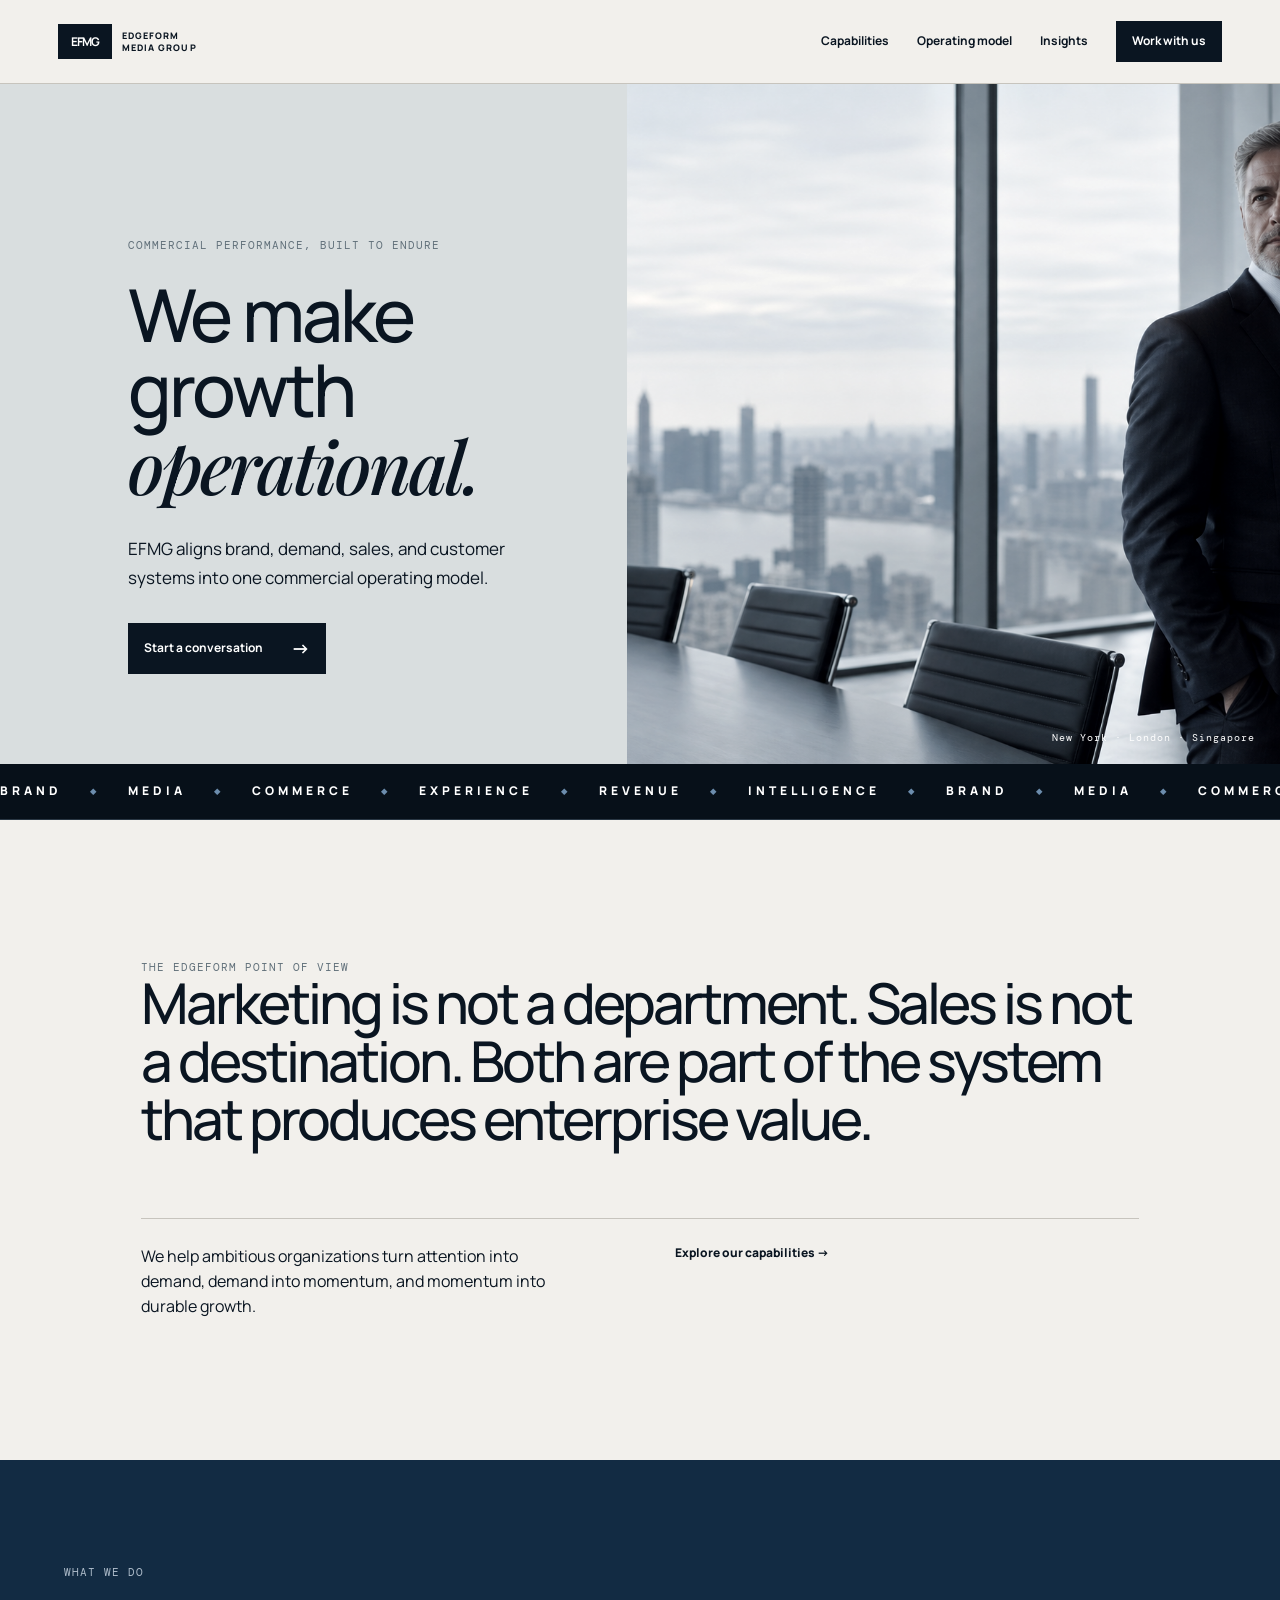
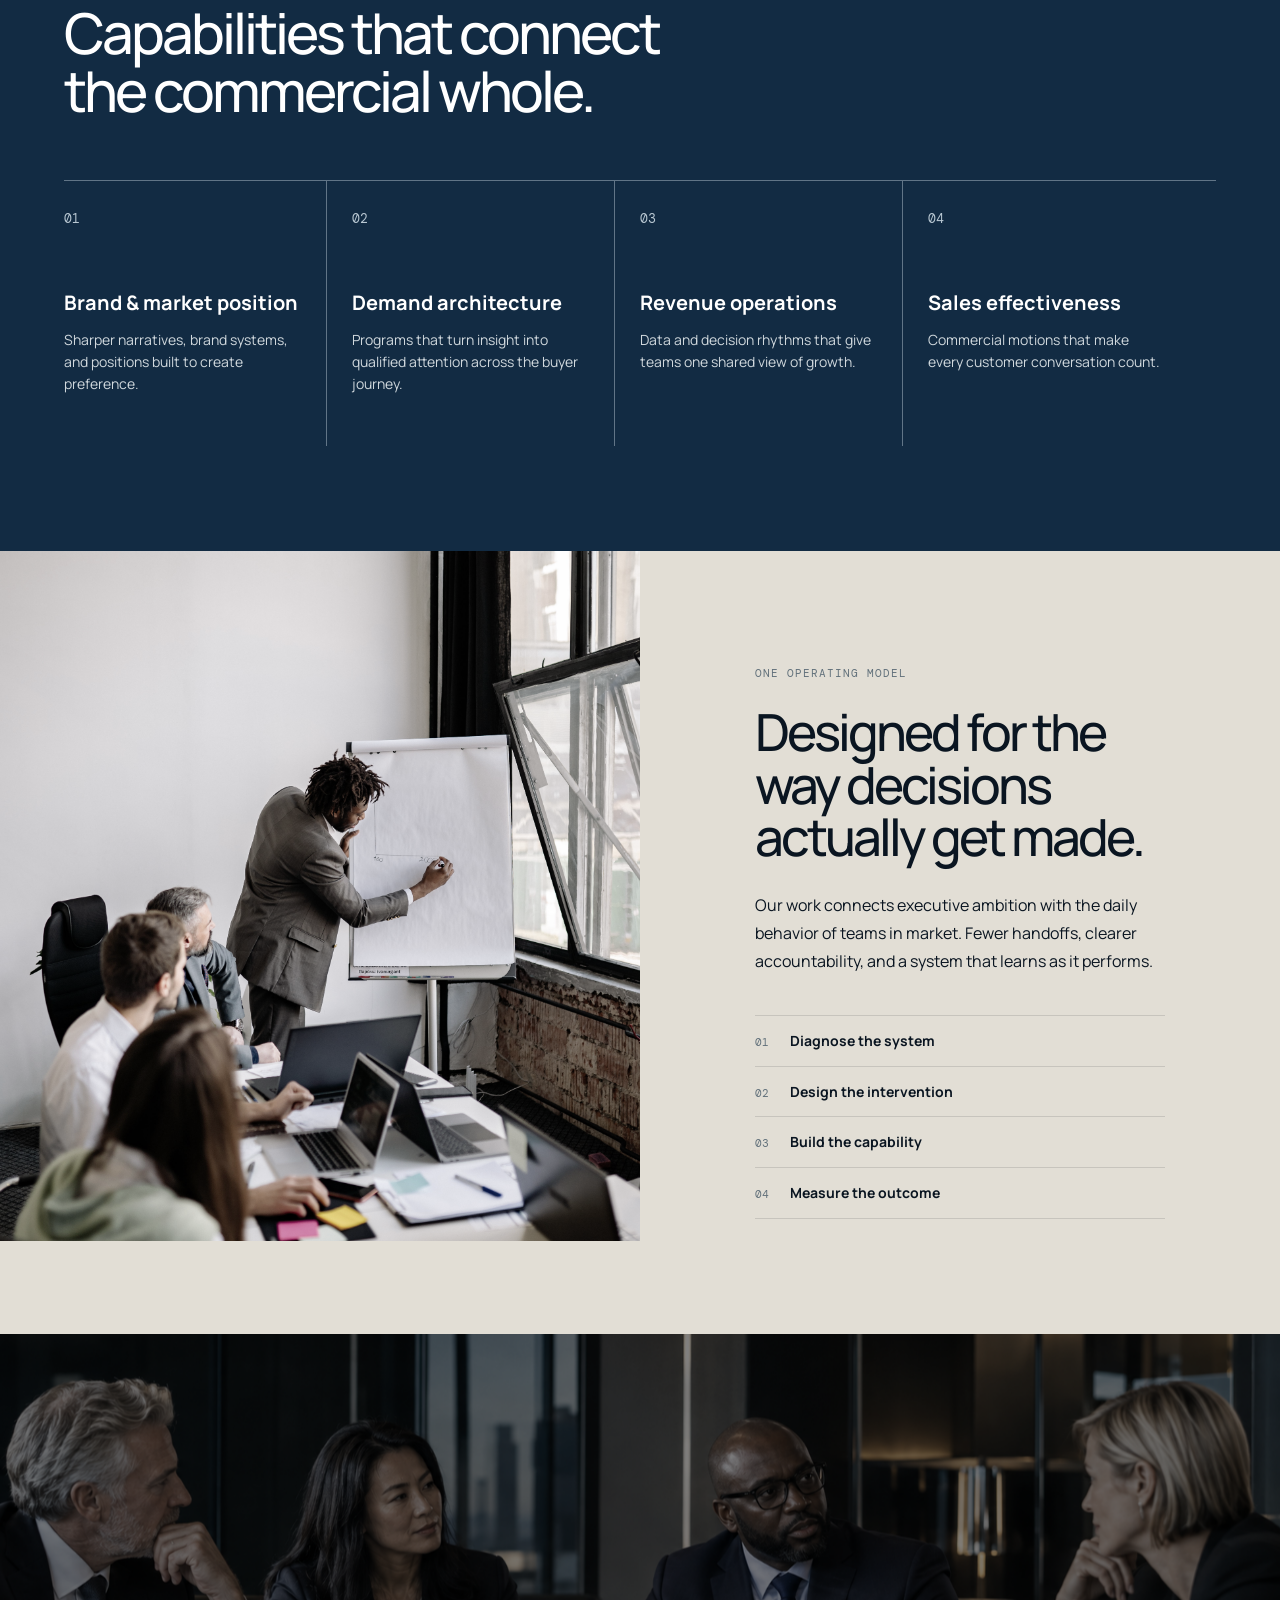
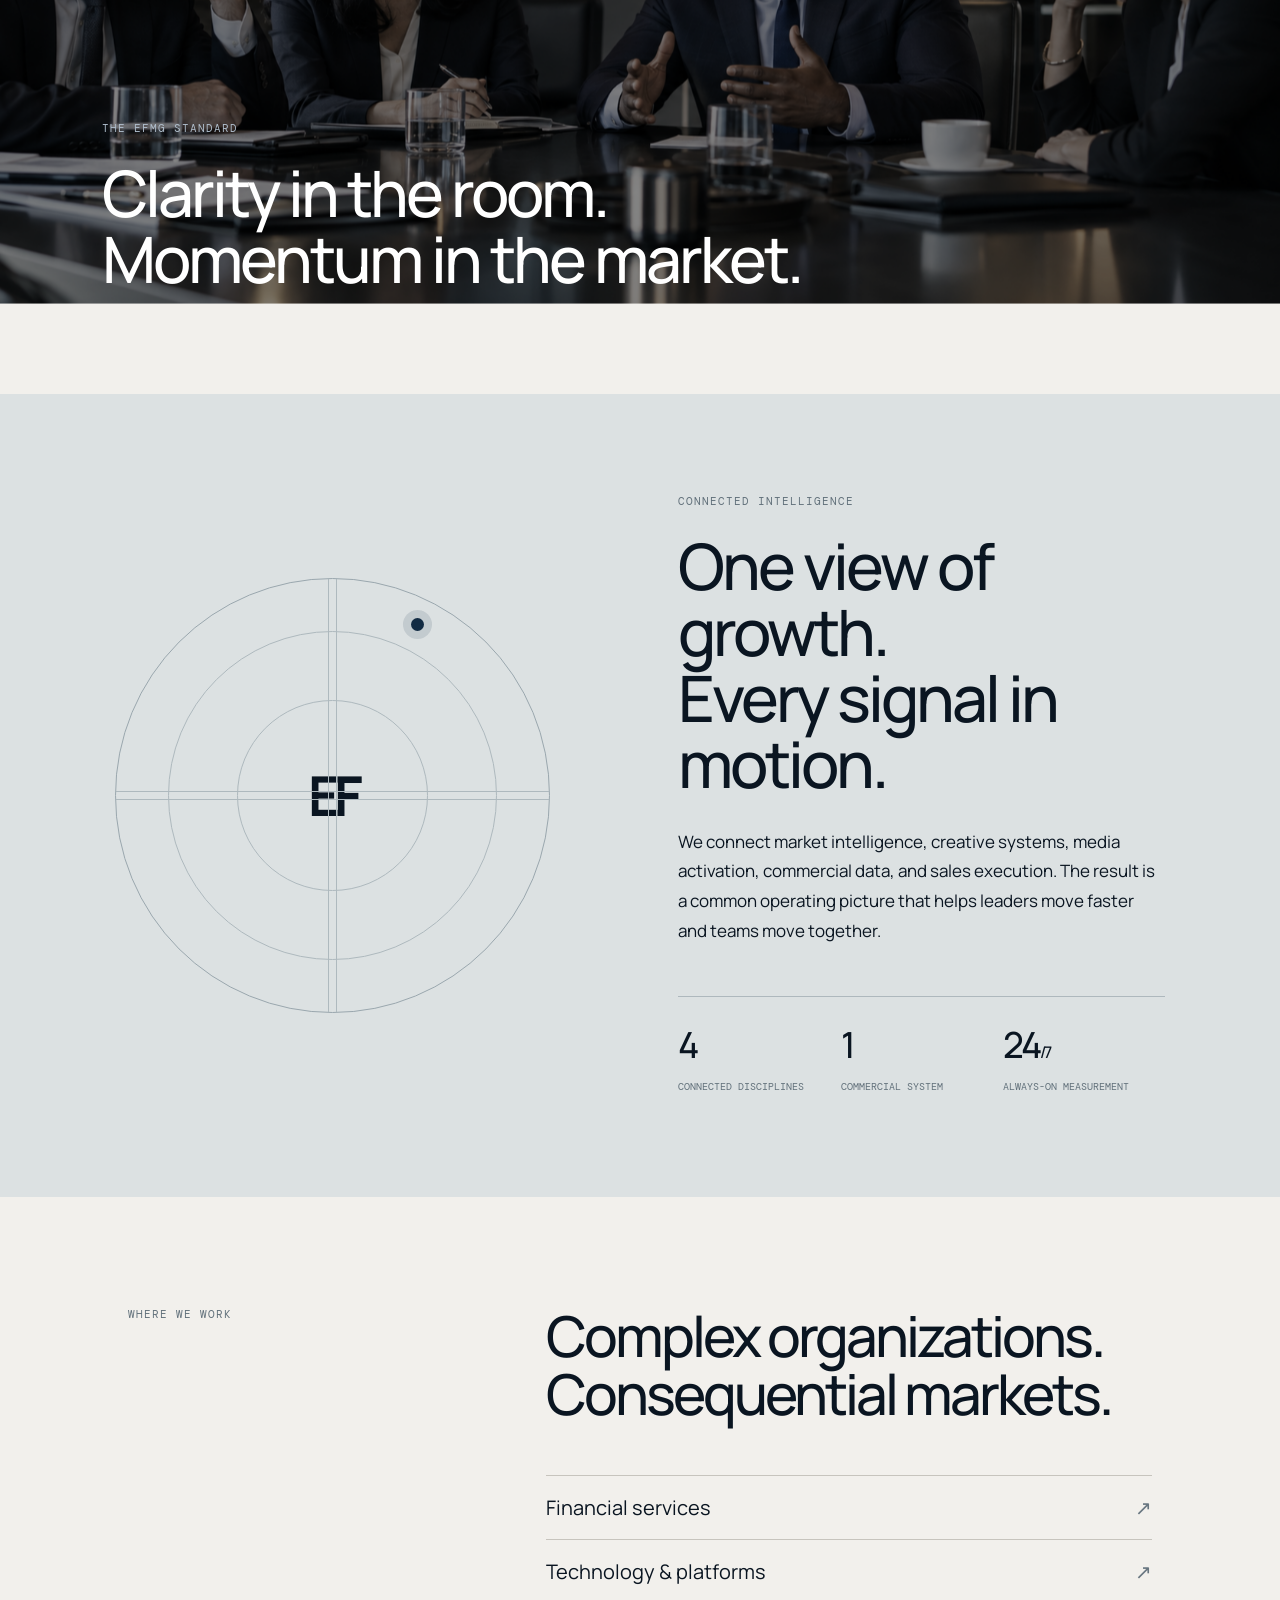
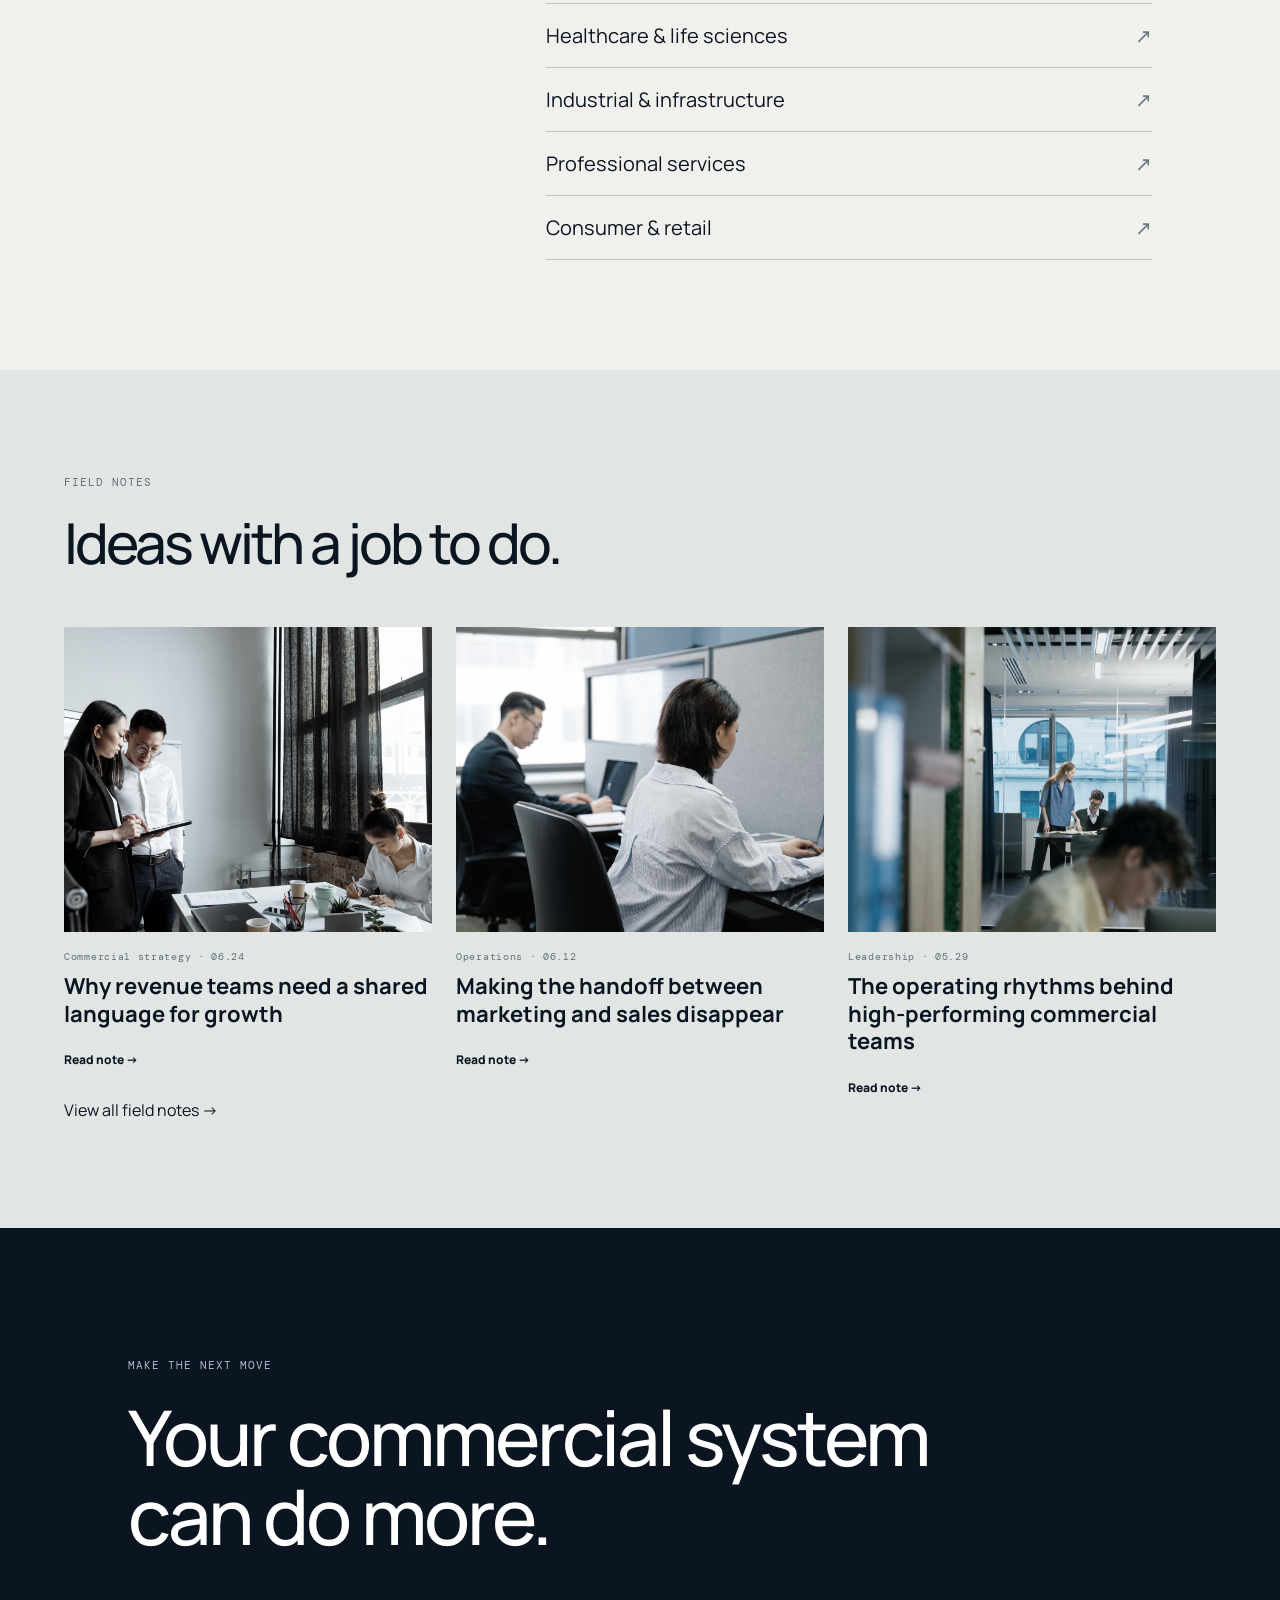
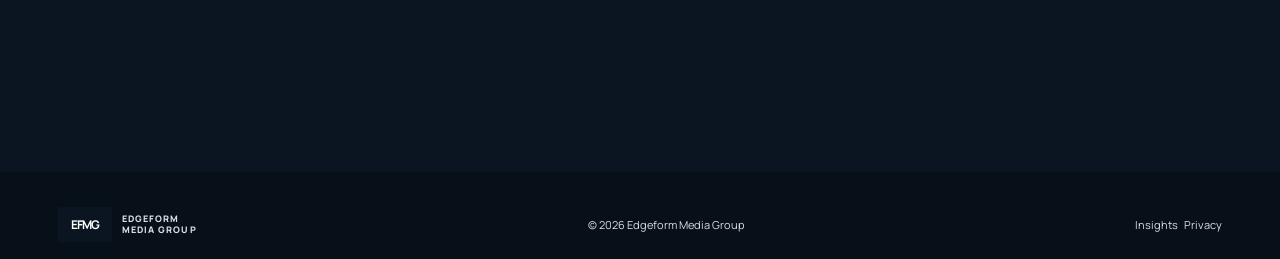
==== index.html @ 1263319d "Expand EFMG site with motion and insights" ====
<!doctype html><html lang="en"><head><meta charset="utf-8"><meta name="viewport" content="width=device-width,initial-scale=1"><meta name="description" content="EFMG aligns brand, demand, sales, and customer systems."><title>EFMG — Edgeform Media Group</title><script>document.documentElement.classList.add('js')</script><link rel="stylesheet" href="styles.css"><link rel="stylesheet" href="motion.css"><style>html,body{overflow-x:hidden}</style></head><body><div class="scroll-progress" aria-hidden="true"></div>
<header><a class="brand" href="#top"><b>EFMG</b><span>EDGEFORM<br>MEDIA GROUP</span></a><nav><a href="#capabilities">Capabilities</a><a href="#model">Operating model</a><a href="/insights/">Insights</a><a class="cta" href="/form/">Work with us</a></nav></header>
<main id="top"><section class="hero"><div><p class="eyebrow">Commercial performance, built to endure</p><h1>We make growth<br><i>operational.</i></h1><p>EFMG aligns brand, demand, sales, and customer systems into one commercial operating model.</p><a class="button" href="/form/">Start a conversation <strong>→</strong></a></div><figure><img src="assets/executive.jpg" alt="Executive in a boardroom"><span class="image-wipe" aria-hidden="true"></span><figcaption>New York · London · Singapore</figcaption></figure></section>
<section class="ticker" aria-label="Capabilities"><div><span>BRAND</span><b>◆</b><span>MEDIA</span><b>◆</b><span>COMMERCE</span><b>◆</b><span>EXPERIENCE</span><b>◆</b><span>REVENUE</span><b>◆</b><span>INTELLIGENCE</span><b>◆</b><span>BRAND</span><b>◆</b><span>MEDIA</span><b>◆</b><span>COMMERCE</span><b>◆</b><span>EXPERIENCE</span></div></section>
<section class="statement"><p class="eyebrow">The Edgeform point of view</p><h2>Marketing is not a department. Sales is not a destination. Both are part of the system that produces enterprise value.</h2><div><p>We help ambitious organizations turn attention into demand, demand into momentum, and momentum into durable growth.</p><a href="#capabilities">Explore our capabilities →</a></div></section>
<section id="capabilities" class="capabilities"><p class="eyebrow">What we do</p><h2>Capabilities that connect<br>the commercial whole.</h2><div class="cards"><article><small>01</small><h3>Brand &amp; market position</h3><p>Sharper narratives, brand systems, and positions built to create preference.</p></article><article><small>02</small><h3>Demand architecture</h3><p>Programs that turn insight into qualified attention across the buyer journey.</p></article><article><small>03</small><h3>Revenue operations</h3><p>Data and decision rhythms that give teams one shared view of growth.</p></article><article><small>04</small><h3>Sales effectiveness</h3><p>Commercial motions that make every customer conversation count.</p></article></div></section>
<section id="model" class="model"><figure><img src="assets/stock2.jpg" alt="Team in a strategy session"></figure><div><p class="eyebrow">One operating model</p><h2>Designed for the way decisions actually get made.</h2><p>Our work connects executive ambition with the daily behavior of teams in market. Fewer handoffs, clearer accountability, and a system that learns as it performs.</p><ol><li>Diagnose the system</li><li>Design the intervention</li><li>Build the capability</li><li>Measure the outcome</li></ol></div></section>
<section class="band"><img src="assets/boardroom.jpg" alt="Senior team in a boardroom"><div><p class="eyebrow">The EFMG standard</p><h2>Clarity in the room.<br>Momentum in the market.</h2></div></section>
<section class="intelligence"><div class="orbit" aria-hidden="true"><span></span><span></span><span></span><b>EF</b></div><div><p class="eyebrow">Connected intelligence</p><h2>One view of growth.<br>Every signal in motion.</h2><p>We connect market intelligence, creative systems, media activation, commercial data, and sales execution. The result is a common operating picture that helps leaders move faster and teams move together.</p><div class="metrics"><article><strong data-count="4">0</strong><span>Connected disciplines</span></article><article><strong data-count="1">0</strong><span>Commercial system</span></article><article><strong data-count="24">0</strong><span>Always-on measurement</span></article></div></div></section>
<section class="sectors"><p class="eyebrow">Where we work</p><div><h2>Complex organizations.<br>Consequential markets.</h2><ul><li>Financial services</li><li>Technology &amp; platforms</li><li>Healthcare &amp; life sciences</li><li>Industrial &amp; infrastructure</li><li>Professional services</li><li>Consumer &amp; retail</li></ul></div></section>
<section id="insights" class="insights"><p class="eyebrow">Field notes</p><h2>Ideas with a job to do.</h2><div class="notes"><article><img src="assets/stock1.jpg" alt="Professionals at work"><small>Commercial strategy · 06.24</small><h3>Why revenue teams need a shared language for growth</h3><a href="/insights/shared-language-for-growth/">Read note →</a></article><article><img src="assets/stock4.jpg" alt="People working in an office"><small>Operations · 06.12</small><h3>Making the handoff between marketing and sales disappear</h3><a href="/insights/ending-the-handoff/">Read note →</a></article><article><img src="assets/stock3.jpg" alt="Team working in a modern office"><small>Leadership · 05.29</small><h3>The operating rhythms behind high-performing commercial teams</h3><a href="/insights/operating-rhythms/">Read note →</a></article></div><a class="all-insights" href="/insights/">View all field notes →</a></section>
<section id="contact" class="contact"><p class="eyebrow">Make the next move</p><h2>Your commercial system<br>can do more.</h2><a class="button pale" href="/form/">Brief us on the opportunity <strong>→</strong></a></section></main>
<footer><a class="brand" href="#top"><b>EFMG</b><span>EDGEFORM<br>MEDIA GROUP</span></a><span>© 2026 Edgeform Media Group</span><span><a href="/insights/">Insights</a> &nbsp; Privacy</span></footer><script src="motion.js"></script></body></html>
---- styles.css ----
@import url('https://fonts.googleapis.com/css2?family=DM+Mono&family=Manrope:wght@400;500;600;700;800&family=Playfair+Display:ital,wght@0,500;0,600;1,500&display=swap');
:root{--ink:#0a1521;--navy:#122b43;--paper:#f2f0ec;--line:#c7c4bd}*{box-sizing:border-box}html{scroll-behavior:smooth}body{margin:0;background:var(--paper);color:var(--ink);font:16px/1.55 Manrope,Arial,sans-serif}a{color:inherit;text-decoration:none}header{height:84px;padding:0 4.5vw;display:flex;align-items:center;justify-content:space-between;border-bottom:1px solid var(--line);position:sticky;top:0;background:var(--paper);z-index:2}.brand{display:flex;gap:10px;align-items:center;font-size:9px;line-height:1.25;font-weight:800;letter-spacing:1.1px}.brand b{display:grid;place-items:center;width:54px;height:35px;background:var(--ink);color:#fff;letter-spacing:-1px;font-size:12px}nav{display:flex;gap:28px;align-items:center;font-size:12px;font-weight:700}.cta,.button{background:var(--ink);color:white;padding:11px 16px}.hero{display:grid;grid-template-columns:49% 51%;min-height:680px;background:#d9dedf}.hero>div{padding:12vw 8vw 6vw 10vw}.eyebrow{font:11px 'DM Mono',monospace;letter-spacing:1px;text-transform:uppercase;color:#62717b;margin:0 0 25px}.hero h1,h2{margin:0;font-size:clamp(42px,5.7vw,90px);line-height:1.03;letter-spacing:-3px;font-weight:500}.hero i{font-family:'Playfair Display',serif}.hero>div>p:not(.eyebrow){max-width:390px;font-size:17px;line-height:1.7;margin:30px 0}.button{display:inline-flex;gap:28px;align-items:center;font-size:12px;font-weight:700}.button strong{font-size:19px}.hero figure,.model figure{margin:0;position:relative;overflow:hidden}.hero img,.model img,.band img,.notes img{display:block;width:100%;height:100%;object-fit:cover}.hero img{filter:saturate(.65) contrast(1.05)}figcaption{position:absolute;bottom:20px;right:25px;color:#fff;font:10px 'DM Mono';letter-spacing:1px}.statement{padding:11vw}.statement h2{max-width:1080px;font-size:clamp(34px,4.4vw,67px)}.statement>div{border-top:1px solid var(--line);padding-top:25px;margin-top:70px;display:grid;grid-template-columns:1fr 1fr;gap:70px}.statement p{max-width:430px;margin:0}.statement a,.notes a{font-size:12px;font-weight:800}.capabilities{padding:105px 5vw;background:var(--navy);color:white}.capabilities .eyebrow,.band .eyebrow,.contact .eyebrow{color:#aebcca}.capabilities h2,.sectors h2,.contact h2{font-size:clamp(37px,4.4vw,67px)}.cards{display:grid;grid-template-columns:repeat(4,1fr);margin-top:60px;border-top:1px solid #617587}.cards article{min-height:265px;padding:24px 25px 24px 0;margin-right:25px;border-right:1px solid #617587}.cards article:last-child{border:0}.cards small{font-family:'DM Mono';color:#b9c8d3}.cards h3{font-size:20px;line-height:1.2;margin:62px 0 12px}.cards p{font-size:14px;color:#d0d8dd}.model{display:grid;grid-template-columns:1fr 1fr;background:#e2ded5}.model figure{height:690px}.model figure img{filter:saturate(.55)}.model>div{padding:9vw}.model h2{font-size:clamp(35px,4vw,62px)}.model>div>p:not(.eyebrow){line-height:1.75;margin:28px 0 40px}.model ol{list-style:none;padding:0;margin:0;border-top:1px solid var(--line);counter-reset:item}.model li{border-bottom:1px solid var(--line);padding:14px 0;font-size:14px;font-weight:700}.model li:before{counter-increment:item;content:'0' counter(item);font:11px 'DM Mono';color:#62717b;display:inline-block;width:35px}.band{height:660px;position:relative;overflow:hidden}.band img{filter:brightness(.52) saturate(.6)}.band div{position:absolute;left:8vw;bottom:8vw;color:#fff}.band h2{font-size:clamp(42px,5vw,77px)}.sectors{padding:110px 10vw;display:grid;grid-template-columns:1fr 2fr;gap:9vw}.sectors ul{padding:0;margin:52px 0 0;list-style:none;border-top:1px solid var(--line)}.sectors li{font-size:20px;padding:16px 0;border-bottom:1px solid var(--line)}.sectors li:after{content:'↗';float:right;color:#687680}.insights{padding:105px 5vw;background:#e1e5e3}.insights h2{font-size:clamp(37px,4.4vw,67px);margin-bottom:55px}.notes{display:grid;grid-template-columns:repeat(3,1fr);gap:24px}.notes img{height:305px;filter:saturate(.65)}.notes small{display:block;font:10px 'DM Mono';letter-spacing:.7px;color:#62717b;margin:18px 0 10px}.notes h3{font-size:22px;line-height:1.25;margin:0 0 18px}.contact{padding:130px 10vw;background:var(--ink);color:white}.contact h2{font-size:clamp(48px,6vw,90px);margin-bottom:35px}.pale{background:#e8e6df;color:var(--ink)}footer{padding:35px 4.5vw;background:#071019;color:#d8dfe4;display:flex;align-items:center;justify-content:space-between;font-size:11px}@media(max-width:760px){header{padding:0 20px;height:72px}nav a:not(.cta){display:none}.hero,.model{grid-template-columns:1fr}.hero>div{padding:95px 24px 55px}.hero figure{height:430px}.statement,.capabilities,.insights{padding:75px 24px}.statement>div,.sectors{grid-template-columns:1fr;gap:25px}.cards,.notes{grid-template-columns:1fr}.cards article{min-height:0;margin:0;border-right:0;border-bottom:1px solid #617587}.cards h3{margin:28px 0 10px}.model figure{height:460px}.model>div{padding:75px 24px}.band{height:500px}.band div{left:24px;bottom:50px}.sectors{padding:75px 24px}.notes{gap:45px}.contact{padding:90px 24px}footer{display:grid;gap:20px;justify-content:start}}
---- motion.css ----
.scroll-progress{position:fixed;z-index:20;top:0;left:0;width:0;height:3px;background:#6c8dad;pointer-events:none}header{transition:height .45s ease,background .45s ease,box-shadow .45s ease}header.scrolled{height:66px;background:rgba(242,240,236,.9);backdrop-filter:blur(18px);box-shadow:0 10px 40px rgba(10,21,33,.07)}.hero{overflow:hidden}.hero figure{clip-path:inset(0 0 0 100%);animation:heroReveal 1.25s .15s cubic-bezier(.77,0,.18,1) forwards}.hero figure img{transform:scale(1.09);animation:heroScale 2s .2s cubic-bezier(.22,1,.36,1) forwards}.hero>div>*{opacity:0;transform:translateY(32px);animation:heroText .9s cubic-bezier(.22,1,.36,1) forwards}.hero>div>:nth-child(1){animation-delay:.18s}.hero>div>:nth-child(2){animation-delay:.3s}.hero>div>:nth-child(3){animation-delay:.46s}.hero>div>:nth-child(4){animation-delay:.62s}.ticker{overflow:hidden;background:#071019;color:#fff;border-bottom:1px solid #293744;padding:18px 0}.ticker>div{display:flex;width:max-content;gap:28px;align-items:center;animation:tickerMove 24s linear infinite;font-size:12px;font-weight:800;letter-spacing:4px}.ticker b{font-size:8px;color:#6c8dad}.js .motion-reveal{opacity:0;transform:translateY(60px);transition:opacity .9s cubic-bezier(.22,1,.36,1),transform .9s cubic-bezier(.22,1,.36,1)}.js .motion-reveal.from-left{transform:translateX(-70px)}.js .motion-reveal.from-right{transform:translateX(70px)}.js .motion-reveal.is-visible{opacity:1;transform:none}.js .motion-stagger>*{opacity:0;transform:translateY(35px);transition:opacity .7s cubic-bezier(.22,1,.36,1),transform .7s cubic-bezier(.22,1,.36,1)}.js .motion-stagger.is-visible>*{opacity:1;transform:none}.js .motion-stagger.is-visible>*:nth-child(2){transition-delay:.1s}.js .motion-stagger.is-visible>*:nth-child(3){transition-delay:.2s}.js .motion-stagger.is-visible>*:nth-child(4){transition-delay:.3s}.model figure,.notes article{overflow:hidden}.model img,.notes img{transition:transform 1.2s cubic-bezier(.22,1,.36,1),filter .6s}.model figure:hover img,.notes article:hover img{transform:scale(1.045);filter:saturate(.95)}.cards article{transition:background .4s,transform .4s}.cards article:hover{background:rgba(255,255,255,.045);transform:translateY(-7px)}.intelligence{min-height:720px;padding:100px 9vw;display:grid;grid-template-columns:1fr 1.15fr;align-items:center;gap:10vw;background:#dce1e2}.intelligence>div:last-child>p:not(.eyebrow){max-width:560px;font-size:17px;line-height:1.75;margin:30px 0 50px}.intelligence h2{font-size:clamp(42px,5vw,76px)}.orbit{width:min(34vw,470px);aspect-ratio:1;border:1px solid #9aa7ae;border-radius:50%;position:relative;display:grid;place-items:center;margin:auto;animation:orbitFloat 8s ease-in-out infinite}.orbit:before,.orbit:after,.orbit span{content:"";position:absolute;inset:12%;border:1px solid #aeb9be;border-radius:50%}.orbit:after{inset:28%}.orbit span:nth-child(1){inset:0 49%;border-radius:0;border-top:0;border-bottom:0}.orbit span:nth-child(2){inset:49% 0;border-radius:0;border-left:0;border-right:0}.orbit span:nth-child(3){width:13px;height:13px;inset:9% auto auto 68%;background:#122b43;border:0;box-shadow:0 0 0 8px rgba(18,43,67,.12)}.orbit b{font-size:55px;letter-spacing:-6px}.metrics{display:grid;grid-template-columns:repeat(3,1fr);border-top:1px solid #aeb8bd}.metrics article{padding:20px 15px 0 0}.metrics strong{display:block;font-size:36px;font-weight:500;letter-spacing:-2px}.metrics article:last-child strong:after{content:'/7';font-size:16px}.metrics span{font:10px 'DM Mono';text-transform:uppercase;color:#62717b}.notes article{transition:transform .4s}.notes article:hover{transform:translateY(-9px)}
@keyframes heroReveal{to{clip-path:inset(0)}}@keyframes heroScale{to{transform:scale(1)}}@keyframes heroText{to{opacity:1;transform:none}}@keyframes tickerMove{to{transform:translateX(-50%)}}@keyframes orbitFloat{50%{transform:translateY(-14px) rotate(2deg)}}@media(max-width:760px){.ticker>div{animation-duration:16s}.intelligence{grid-template-columns:1fr;padding:80px 24px;gap:60px}.orbit{width:min(78vw,390px)}.metrics{grid-template-columns:1fr}.metrics article{border-bottom:1px solid #aeb8bd;padding:16px 0}}@media(prefers-reduced-motion:reduce){html{scroll-behavior:auto}.ticker>div,.orbit,.hero figure,.hero figure img,.hero>div>*{animation:none!important;opacity:1!important;transform:none!important;clip-path:none!important}.js .motion-reveal,.js .motion-stagger>*{opacity:1!important;transform:none!important;transition:none!important}}
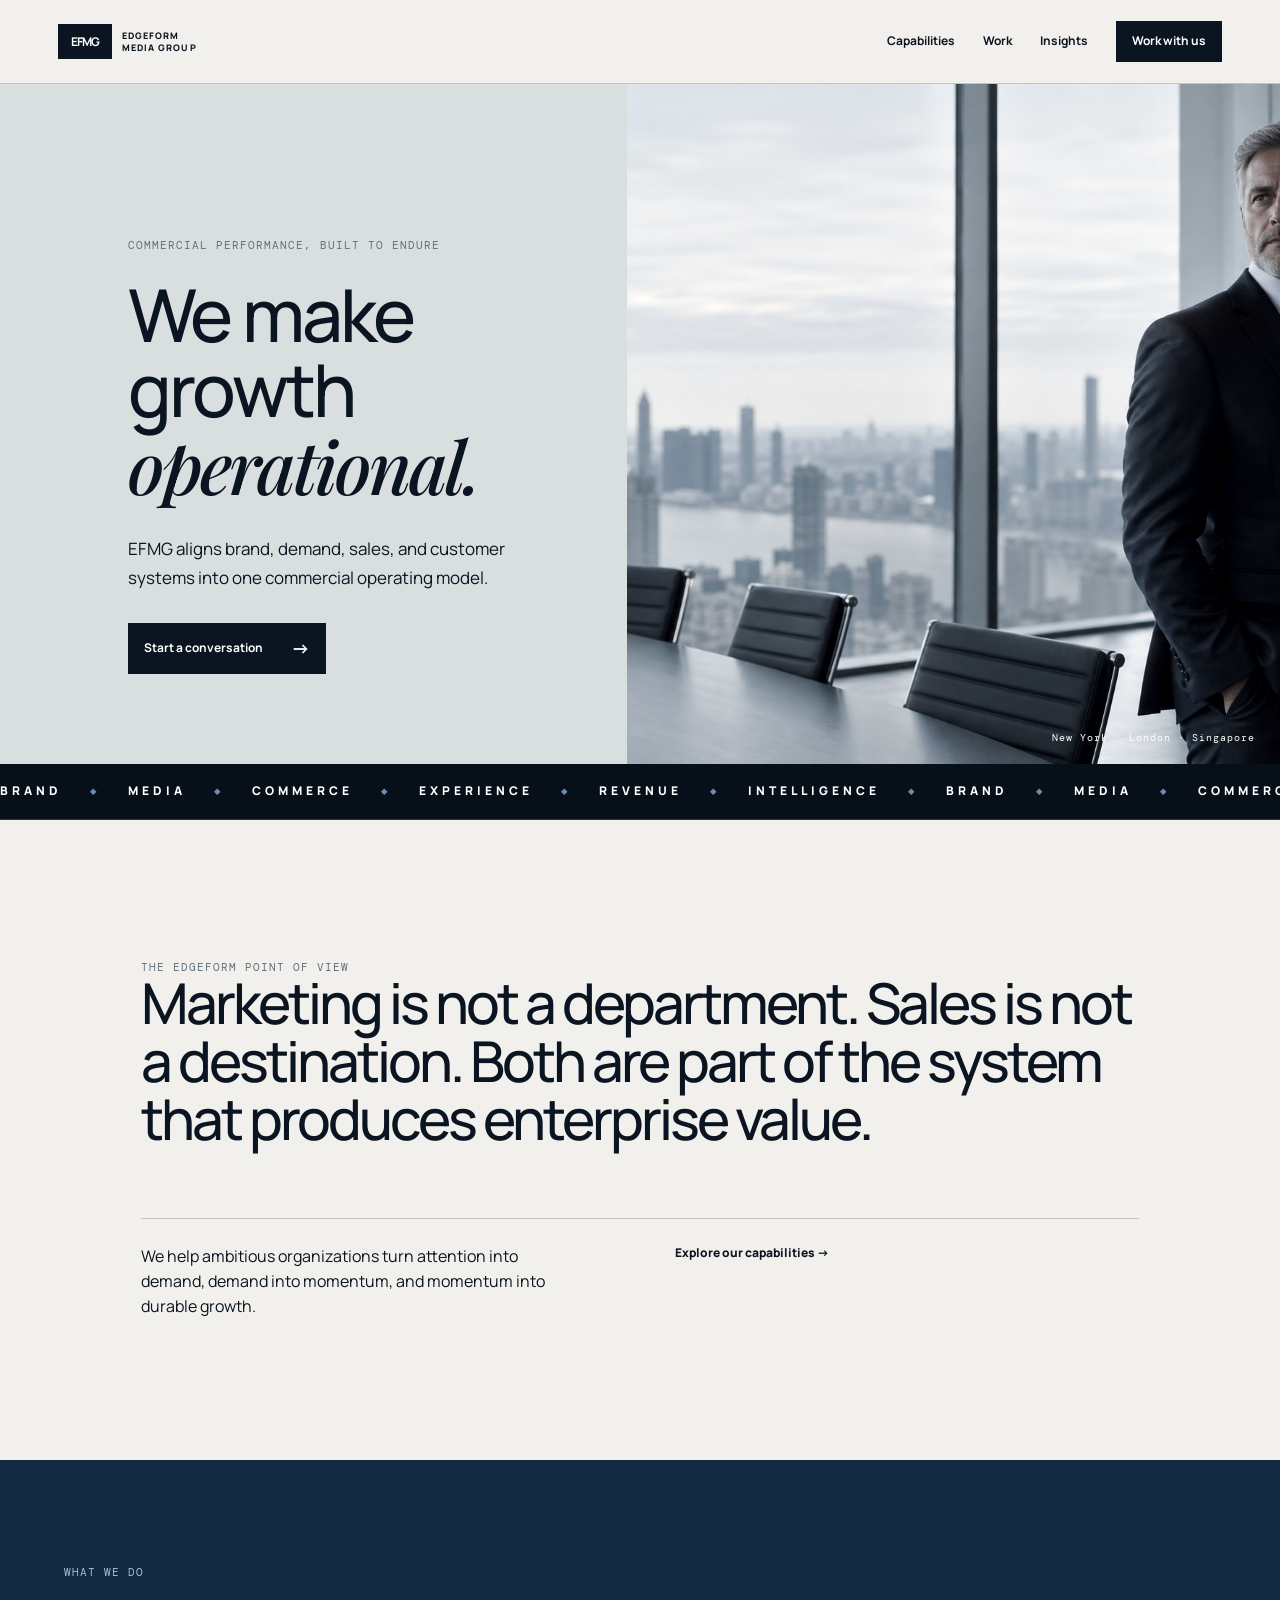
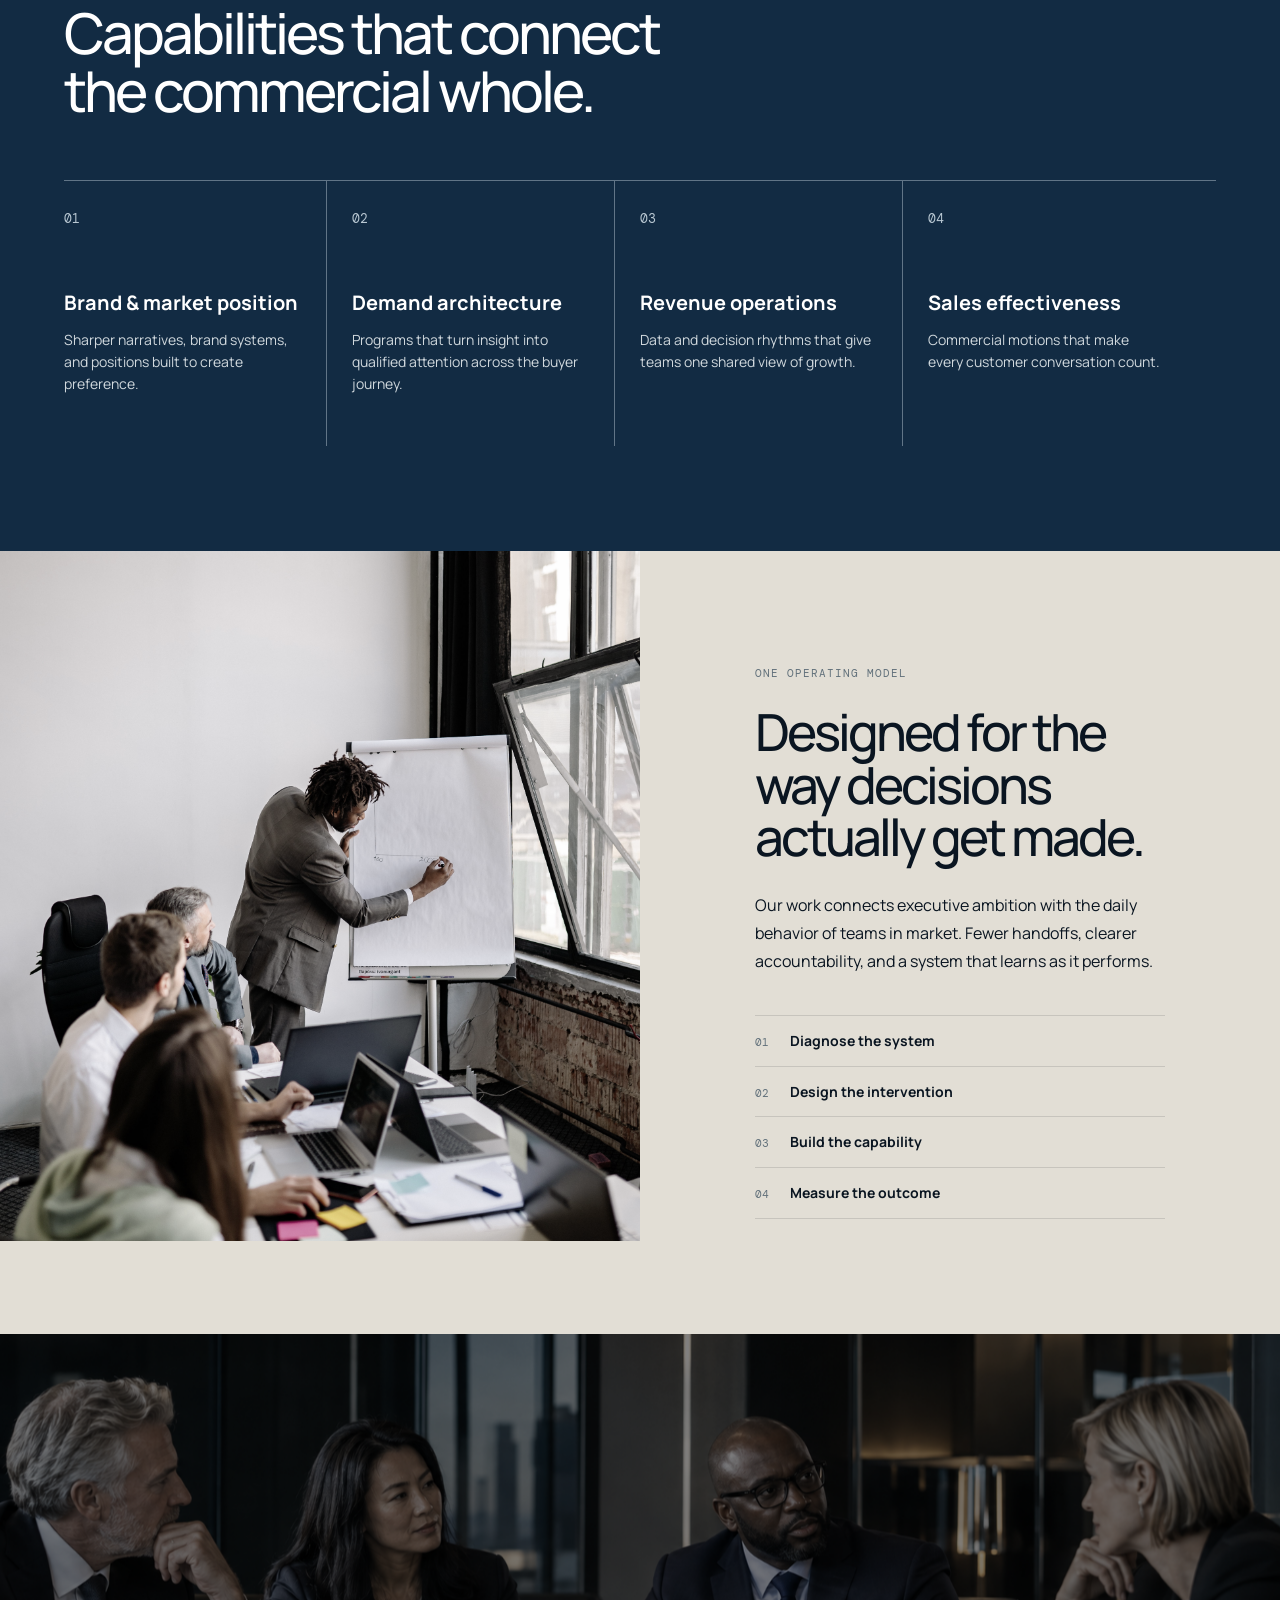
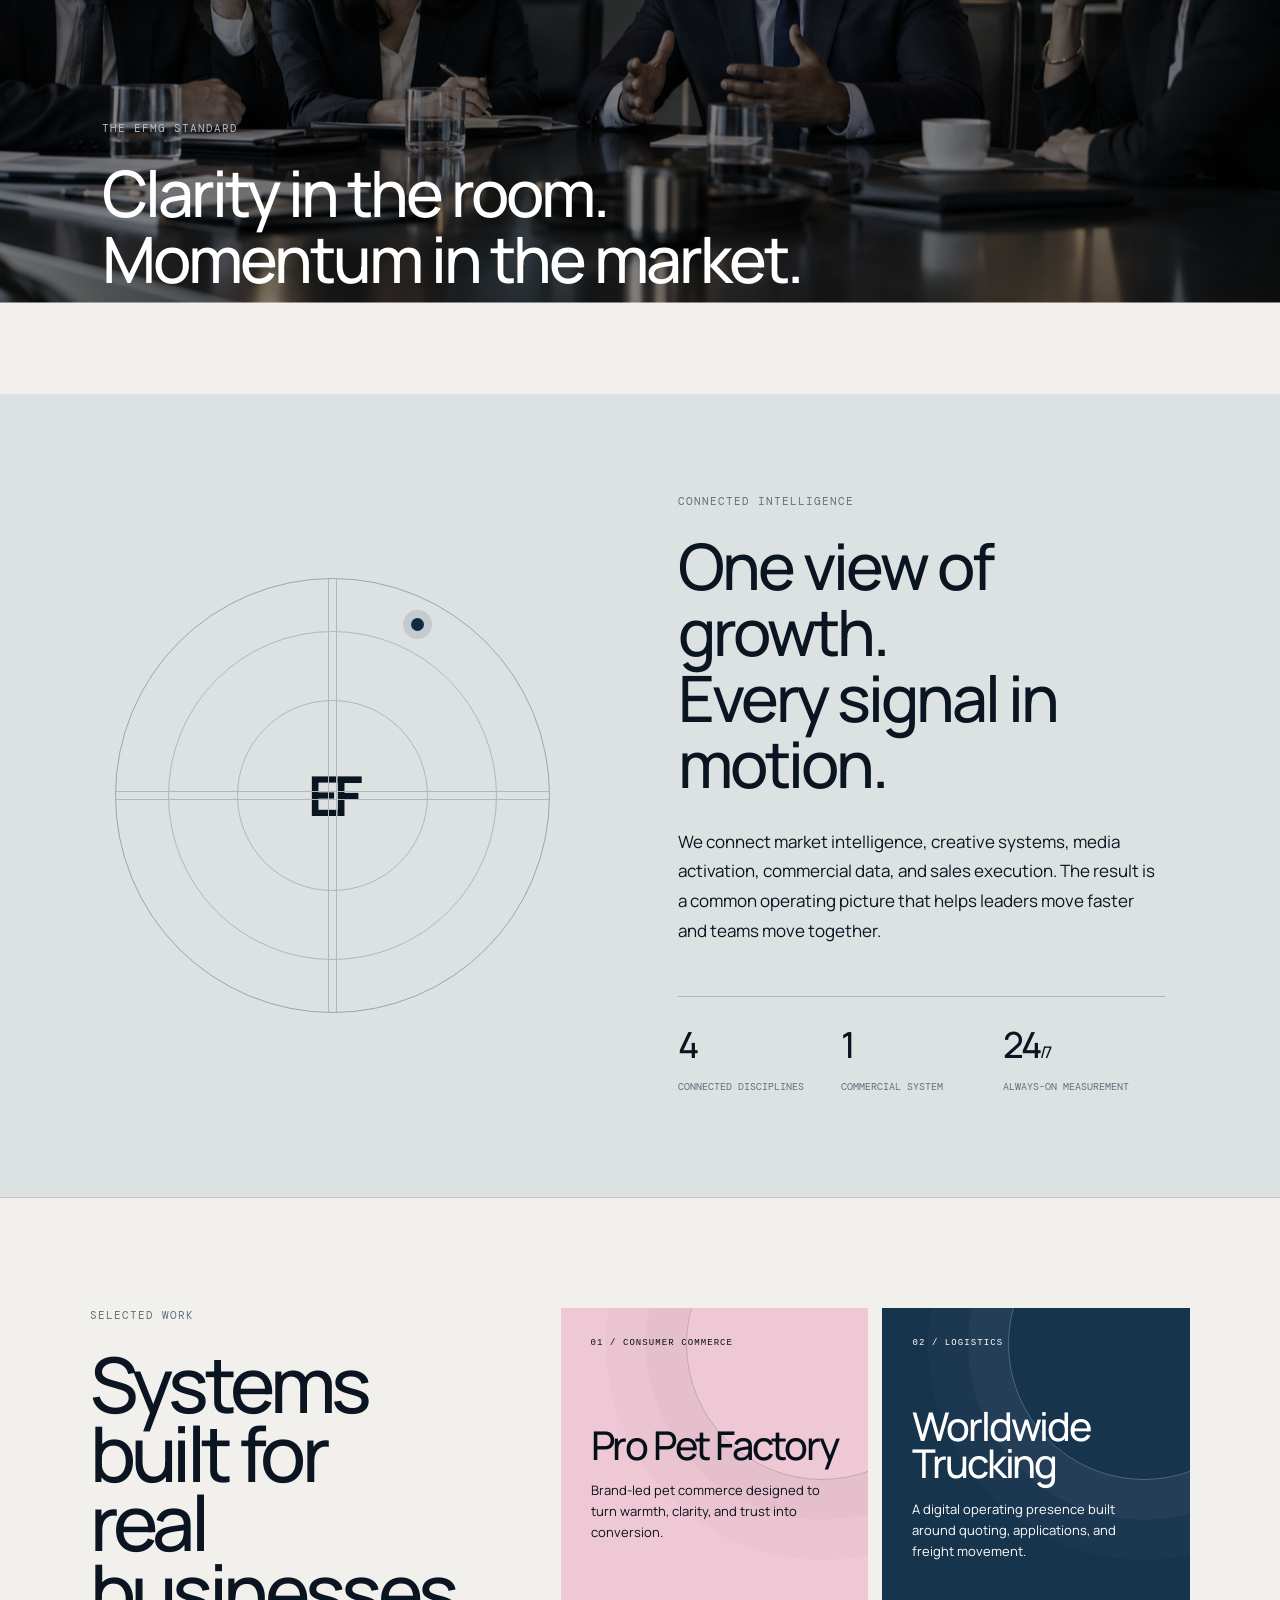
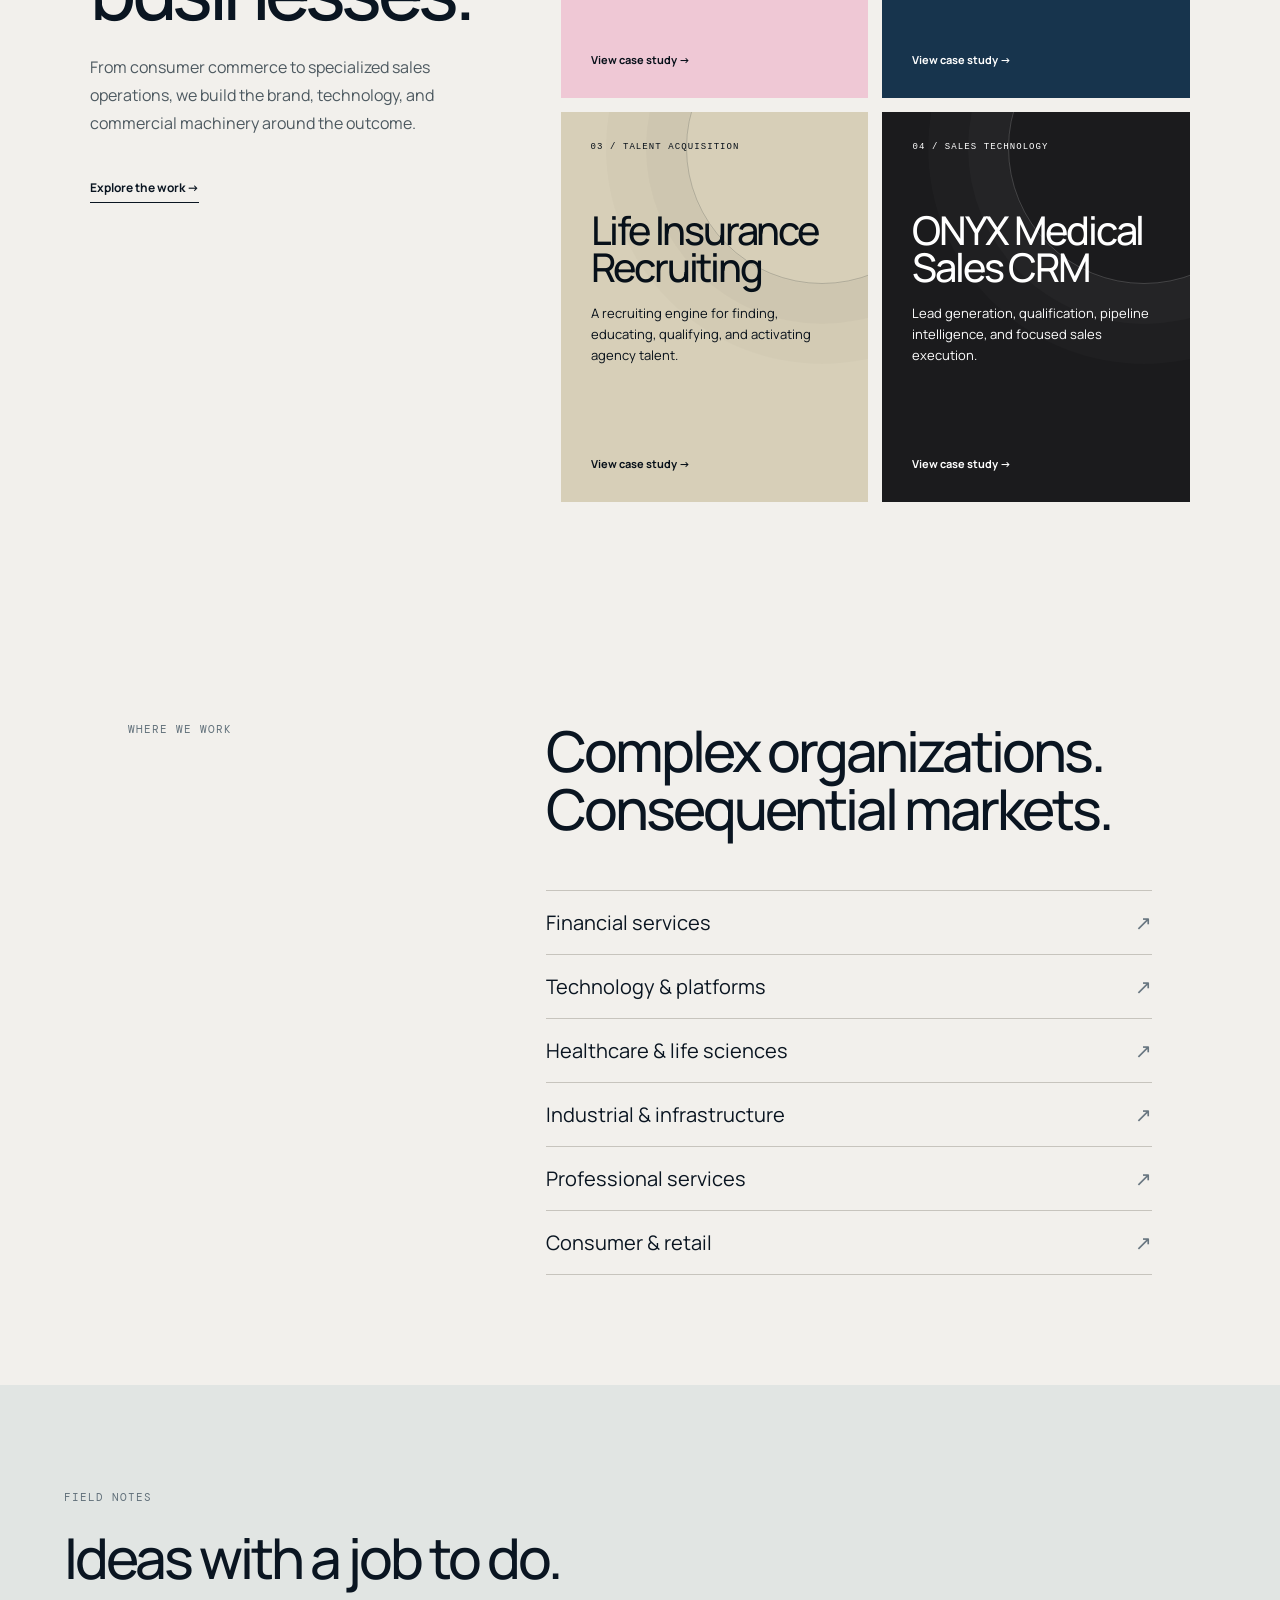
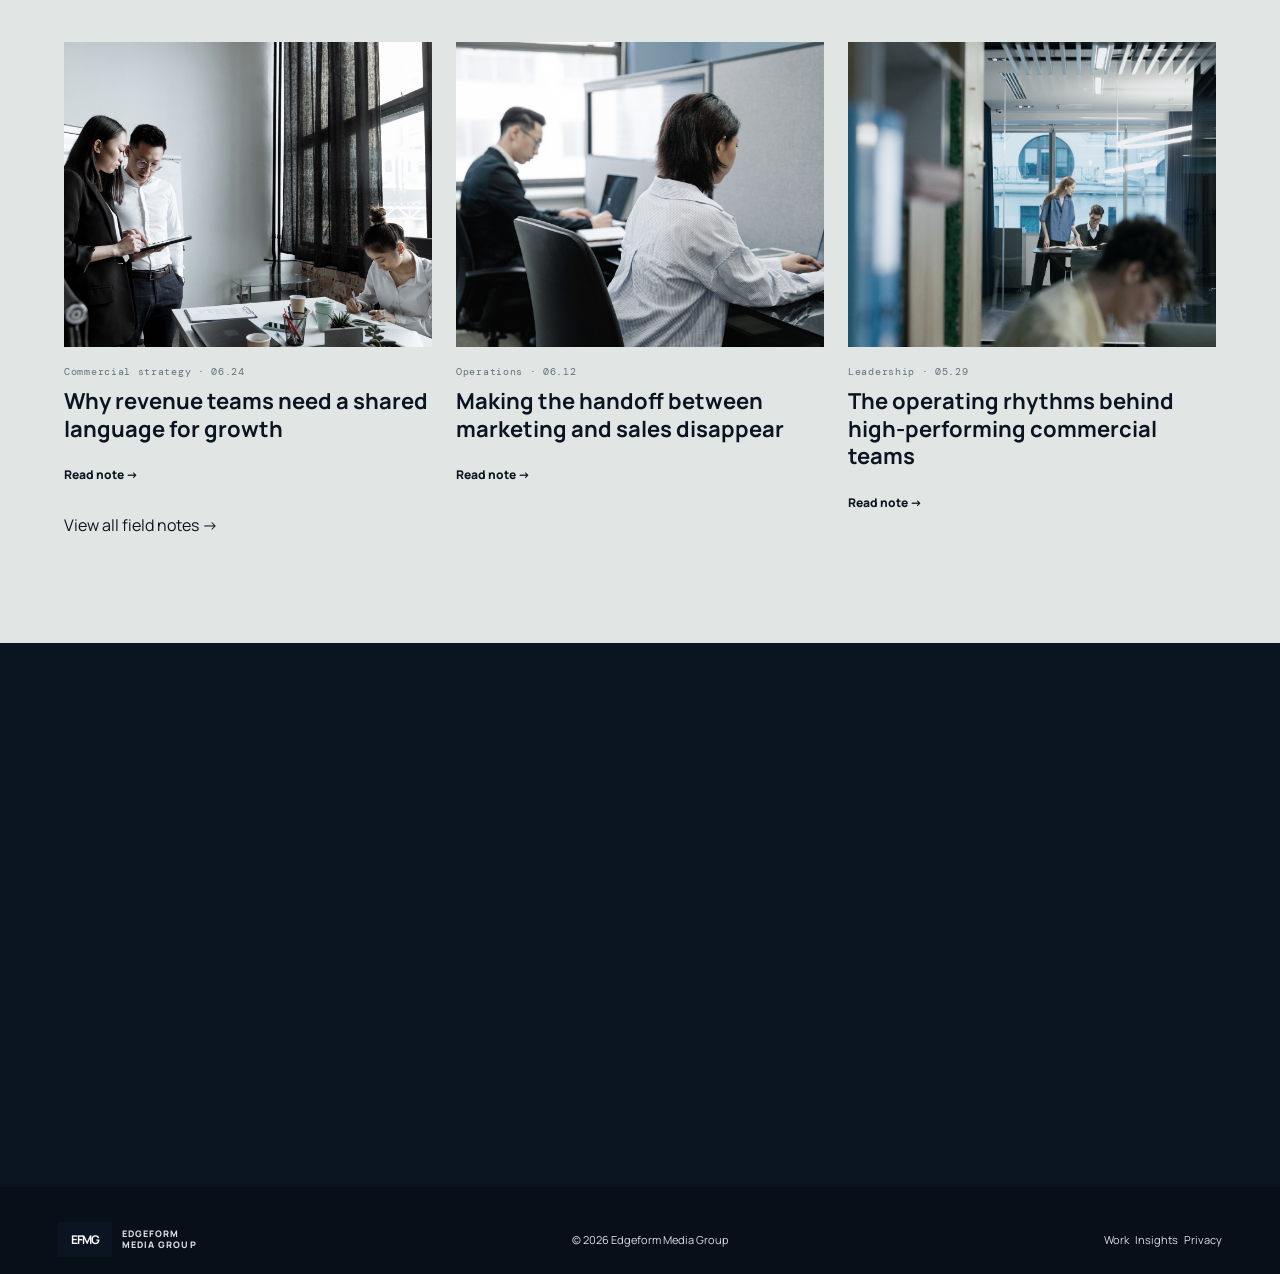
==== commit 955b8775: "Add selected work and case studies" ====
--- a/index.html
+++ b/index.html
@@ -1,5 +1,5 @@
-<!doctype html><html lang="en"><head><meta charset="utf-8"><meta name="viewport" content="width=device-width,initial-scale=1"><meta name="description" content="EFMG aligns brand, demand, sales, and customer systems."><title>EFMG — Edgeform Media Group</title><script>document.documentElement.classList.add('js')</script><link rel="stylesheet" href="styles.css"><link rel="stylesheet" href="motion.css"><style>html,body{overflow-x:hidden}</style></head><body><div class="scroll-progress" aria-hidden="true"></div>
-<header><a class="brand" href="#top"><b>EFMG</b><span>EDGEFORM<br>MEDIA GROUP</span></a><nav><a href="#capabilities">Capabilities</a><a href="#model">Operating model</a><a href="/insights/">Insights</a><a class="cta" href="/form/">Work with us</a></nav></header>
+<!doctype html><html lang="en"><head><meta charset="utf-8"><meta name="viewport" content="width=device-width,initial-scale=1"><meta name="description" content="EFMG aligns brand, demand, sales, and customer systems."><meta property="og:title" content="EFMG — Systems built for real businesses"><meta property="og:description" content="Brand, technology, demand, and sales systems built around commercial outcomes."><meta property="og:type" content="website"><meta property="og:url" content="https://edgeform-media.com/"><meta property="og:image" content="https://edgeform-media.com/assets/efmg-work-og.png"><meta name="twitter:card" content="summary_large_image"><meta name="twitter:image" content="https://edgeform-media.com/assets/efmg-work-og.png"><title>EFMG — Edgeform Media Group</title><script>document.documentElement.classList.add('js')</script><link rel="stylesheet" href="styles.css"><link rel="stylesheet" href="motion.css"><link rel="stylesheet" href="work.css"><style>html,body{overflow-x:hidden}</style></head><body><div class="scroll-progress" aria-hidden="true"></div>
+<header><a class="brand" href="#top"><b>EFMG</b><span>EDGEFORM<br>MEDIA GROUP</span></a><nav><a href="#capabilities">Capabilities</a><a href="/work/">Work</a><a href="/insights/">Insights</a><a class="cta" href="/form/">Work with us</a></nav></header>
 <main id="top"><section class="hero"><div><p class="eyebrow">Commercial performance, built to endure</p><h1>We make growth<br><i>operational.</i></h1><p>EFMG aligns brand, demand, sales, and customer systems into one commercial operating model.</p><a class="button" href="/form/">Start a conversation <strong>→</strong></a></div><figure><img src="assets/executive.jpg" alt="Executive in a boardroom"><span class="image-wipe" aria-hidden="true"></span><figcaption>New York · London · Singapore</figcaption></figure></section>
 <section class="ticker" aria-label="Capabilities"><div><span>BRAND</span><b>◆</b><span>MEDIA</span><b>◆</b><span>COMMERCE</span><b>◆</b><span>EXPERIENCE</span><b>◆</b><span>REVENUE</span><b>◆</b><span>INTELLIGENCE</span><b>◆</b><span>BRAND</span><b>◆</b><span>MEDIA</span><b>◆</b><span>COMMERCE</span><b>◆</b><span>EXPERIENCE</span></div></section>
 <section class="statement"><p class="eyebrow">The Edgeform point of view</p><h2>Marketing is not a department. Sales is not a destination. Both are part of the system that produces enterprise value.</h2><div><p>We help ambitious organizations turn attention into demand, demand into momentum, and momentum into durable growth.</p><a href="#capabilities">Explore our capabilities →</a></div></section>
@@ -7,7 +7,8 @@
 <section id="model" class="model"><figure><img src="assets/stock2.jpg" alt="Team in a strategy session"></figure><div><p class="eyebrow">One operating model</p><h2>Designed for the way decisions actually get made.</h2><p>Our work connects executive ambition with the daily behavior of teams in market. Fewer handoffs, clearer accountability, and a system that learns as it performs.</p><ol><li>Diagnose the system</li><li>Design the intervention</li><li>Build the capability</li><li>Measure the outcome</li></ol></div></section>
 <section class="band"><img src="assets/boardroom.jpg" alt="Senior team in a boardroom"><div><p class="eyebrow">The EFMG standard</p><h2>Clarity in the room.<br>Momentum in the market.</h2></div></section>
 <section class="intelligence"><div class="orbit" aria-hidden="true"><span></span><span></span><span></span><b>EF</b></div><div><p class="eyebrow">Connected intelligence</p><h2>One view of growth.<br>Every signal in motion.</h2><p>We connect market intelligence, creative systems, media activation, commercial data, and sales execution. The result is a common operating picture that helps leaders move faster and teams move together.</p><div class="metrics"><article><strong data-count="4">0</strong><span>Connected disciplines</span></article><article><strong data-count="1">0</strong><span>Commercial system</span></article><article><strong data-count="24">0</strong><span>Always-on measurement</span></article></div></div></section>
+<section class="work-section"><div class="work-copy"><p class="eyebrow">Selected work</p><h2>Systems built for<br>real businesses.</h2><p>From consumer commerce to specialized sales operations, we build the brand, technology, and commercial machinery around the outcome.</p><a href="/work/">Explore the work →</a></div><div class="work-grid"><a class="work-card work-card-pet" href="/work/#pro-pet-factory"><span>01 / Consumer commerce</span><h3>Pro Pet Factory</h3><p>Brand-led pet commerce designed to turn warmth, clarity, and trust into conversion.</p><b>View case study →</b></a><a class="work-card work-card-worldwide" href="/work/#worldwide"><span>02 / Logistics</span><h3>Worldwide Trucking</h3><p>A digital operating presence built around quoting, applications, and freight movement.</p><b>View case study →</b></a><a class="work-card work-card-insurance" href="/work/#insurance"><span>03 / Talent acquisition</span><h3>Life Insurance Recruiting</h3><p>A recruiting engine for finding, educating, qualifying, and activating agency talent.</p><b>View case study →</b></a><a class="work-card work-card-onyx" href="/work/#onyx"><span>04 / Sales technology</span><h3>ONYX Medical Sales CRM</h3><p>Lead generation, qualification, pipeline intelligence, and focused sales execution.</p><b>View case study →</b></a></div></section>
 <section class="sectors"><p class="eyebrow">Where we work</p><div><h2>Complex organizations.<br>Consequential markets.</h2><ul><li>Financial services</li><li>Technology &amp; platforms</li><li>Healthcare &amp; life sciences</li><li>Industrial &amp; infrastructure</li><li>Professional services</li><li>Consumer &amp; retail</li></ul></div></section>
 <section id="insights" class="insights"><p class="eyebrow">Field notes</p><h2>Ideas with a job to do.</h2><div class="notes"><article><img src="assets/stock1.jpg" alt="Professionals at work"><small>Commercial strategy · 06.24</small><h3>Why revenue teams need a shared language for growth</h3><a href="/insights/shared-language-for-growth/">Read note →</a></article><article><img src="assets/stock4.jpg" alt="People working in an office"><small>Operations · 06.12</small><h3>Making the handoff between marketing and sales disappear</h3><a href="/insights/ending-the-handoff/">Read note →</a></article><article><img src="assets/stock3.jpg" alt="Team working in a modern office"><small>Leadership · 05.29</small><h3>The operating rhythms behind high-performing commercial teams</h3><a href="/insights/operating-rhythms/">Read note →</a></article></div><a class="all-insights" href="/insights/">View all field notes →</a></section>
 <section id="contact" class="contact"><p class="eyebrow">Make the next move</p><h2>Your commercial system<br>can do more.</h2><a class="button pale" href="/form/">Brief us on the opportunity <strong>→</strong></a></section></main>
-<footer><a class="brand" href="#top"><b>EFMG</b><span>EDGEFORM<br>MEDIA GROUP</span></a><span>© 2026 Edgeform Media Group</span><span><a href="/insights/">Insights</a> &nbsp; Privacy</span></footer><script src="motion.js"></script></body></html>
+<footer><a class="brand" href="#top"><b>EFMG</b><span>EDGEFORM<br>MEDIA GROUP</span></a><span>© 2026 Edgeform Media Group</span><span><a href="/work/">Work</a> &nbsp; <a href="/insights/">Insights</a> &nbsp; Privacy</span></footer><script src="motion.js"></script><script src="work-motion.js"></script></body></html>
--- a/work.css
+++ b/work.css
@@ -0,0 +1 @@
+.work-section{padding:110px 7vw;background:#f2f0ec;display:grid;grid-template-columns:.72fr 1.28fr;gap:7vw;border-top:1px solid #c5c6c2}.work-copy{position:sticky;top:120px;align-self:start}.work-copy h2{font-size:clamp(50px,6vw,92px);line-height:.9;letter-spacing:-.06em;margin:27px 0}.work-copy>p:not(.eyebrow){max-width:420px;font-size:16px;line-height:1.75;color:#4d5960}.work-copy>a{display:inline-block;margin-top:26px;font-size:12px;font-weight:700;border-bottom:1px solid;padding-bottom:5px}.work-grid{display:grid;grid-template-columns:1fr 1fr;gap:14px}.work-card{min-height:390px;padding:30px;background:#dce1e2;display:flex;flex-direction:column;position:relative;overflow:hidden;transition:transform .55s cubic-bezier(.22,1,.36,1),box-shadow .55s;color:#071019}.work-card:before{content:"";position:absolute;width:270px;height:270px;border:1px solid rgba(7,16,25,.19);border-radius:50%;right:-90px;top:-100px;box-shadow:0 0 0 40px rgba(7,16,25,.025),0 0 0 80px rgba(7,16,25,.018);transition:transform .8s cubic-bezier(.22,1,.36,1)}.work-card:hover{transform:translateY(-8px);box-shadow:0 24px 60px rgba(7,16,25,.13)}.work-card:hover:before{transform:scale(1.13) rotate(12deg)}.work-card span{font:500 9px 'DM Mono',monospace;text-transform:uppercase;letter-spacing:.12em;position:relative;z-index:1}.work-card h3{font-size:clamp(31px,3.1vw,50px);font-weight:500;line-height:.95;letter-spacing:-.055em;margin:auto 0 16px;max-width:390px;position:relative;z-index:1}.work-card p{font-size:13px;line-height:1.6;max-width:360px;margin:0 0 30px;position:relative;z-index:1}.work-card b{font-size:11px;margin-top:auto;position:relative;z-index:1}.work-card-pet{background:#efc8d5}.work-card-worldwide{background:#17344d;color:white}.work-card-worldwide:before{border-color:rgba(255,255,255,.25);box-shadow:0 0 0 40px rgba(255,255,255,.03),0 0 0 80px rgba(255,255,255,.02)}.work-card-insurance{background:#d7cfb8}.work-card-onyx{background:#1b1b1d;color:white}.work-card-onyx:before{border-color:rgba(255,255,255,.18);box-shadow:0 0 0 40px rgba(255,255,255,.025),0 0 0 80px rgba(255,255,255,.015)}.js .work-copy,.js .work-card{opacity:0;transform:translateY(50px);transition:opacity .85s cubic-bezier(.22,1,.36,1),transform .85s cubic-bezier(.22,1,.36,1),box-shadow .55s}.js .work-card:nth-child(2){transition-delay:.08s}.js .work-card:nth-child(3){transition-delay:.16s}.js .work-card:nth-child(4){transition-delay:.24s}.js .work-copy.work-visible,.js .work-card.work-visible{opacity:1;transform:none}.case-page{background:#f2f0ec;color:#071019}.case-nav{height:88px;padding:0 6vw;display:flex;align-items:center;justify-content:space-between;border-bottom:1px solid #c9c9c3}.case-nav .brand{display:flex;align-items:center;gap:13px}.case-nav .brand b{font-size:25px;letter-spacing:-2px}.case-nav .brand span,.case-kicker,.case-num{font:500 10px/1.35 'DM Mono',monospace;letter-spacing:.13em;text-transform:uppercase}.case-nav>a:last-child{font-size:12px;border-bottom:1px solid;padding-bottom:4px}.case-hero{padding:8vw 6vw 7vw;min-height:66vh;display:grid;grid-template-columns:1.15fr .85fr;align-items:end;gap:8vw;border-bottom:1px solid #c9c9c3}.case-hero h1{font-size:clamp(65px,10vw,150px);line-height:.79;letter-spacing:-.08em;font-weight:500;margin:25px 0}.case-hero h1 i{font-family:Georgia,serif;font-weight:400;color:#315e81}.case-hero p{font-size:18px;line-height:1.75;max-width:480px}.case-stack{padding:0 6vw 10vw}.case{display:grid;grid-template-columns:.72fr 1.28fr;gap:8vw;padding:9vw 0;border-bottom:1px solid #c9c9c3;scroll-margin-top:40px}.case:last-child{border-bottom:0}.case-num{color:#526069}.case h2{font-size:clamp(46px,6.5vw,92px);line-height:.92;letter-spacing:-.06em;margin:15px 0 34px;font-weight:500}.case-lede{font-size:20px!important;color:#173b5f}.case-body p{font-size:15px;line-height:1.8;max-width:690px;margin:0 0 22px}.case-tags{display:flex;flex-wrap:wrap;gap:8px;margin:32px 0}.case-tags span{border:1px solid #aeb6b2;padding:8px 11px;font:500 9px 'DM Mono',monospace;text-transform:uppercase;letter-spacing:.08em}.case-link{display:inline-block;margin-top:14px;font-size:12px;font-weight:700;border-bottom:1px solid;padding-bottom:5px}.case-visual{min-height:420px;background:#102019;color:white;display:grid;place-items:center;position:relative;overflow:hidden;margin-top:35px}.case-visual:before,.case-visual:after{content:"";position:absolute;border:1px solid rgba(255,255,255,.2);border-radius:50%;width:420px;height:420px}.case-visual:after{width:260px;height:260px}.case-visual b{font-size:clamp(45px,8vw,120px);letter-spacing:-.08em;position:relative;z-index:1}.case-visual.pet{background:#efc8d5;color:#071019}.case-visual.pet:before,.case-visual.pet:after{border-color:rgba(7,16,25,.18)}.case-visual.worldwide{background:#17344d}.case-visual.insurance{background:#d7cfb8;color:#071019}.case-visual.insurance:before,.case-visual.insurance:after{border-color:rgba(7,16,25,.18)}.case-visual.onyx{background:#1b1b1d}.case-cta{background:#071019;color:white;padding:8vw 6vw;display:flex;justify-content:space-between;align-items:end}.case-cta h2{font-size:clamp(48px,7vw,100px);line-height:.85;letter-spacing:-.07em;margin:18px 0;max-width:850px}.case-cta a{font-size:12px;border-bottom:1px solid;padding-bottom:6px}.case-reveal{opacity:0;transform:translateY(46px);transition:opacity .85s cubic-bezier(.22,1,.36,1),transform .85s cubic-bezier(.22,1,.36,1)}.case-reveal.work-visible{opacity:1;transform:none}@media(max-width:850px){.work-section,.case-hero,.case{grid-template-columns:1fr}.work-copy{position:relative;top:auto}.work-grid{margin-top:50px}.case{gap:40px}.case-hero{padding-top:120px}.case-cta{display:block}.case-cta a{display:inline-block;margin-top:25px}}@media(max-width:560px){.work-section{padding:80px 24px}.work-grid{grid-template-columns:1fr}.work-card{min-height:330px}.case-nav{height:72px;padding:0 22px}.case-nav .brand span{display:none}.case-hero,.case-stack{padding-left:24px;padding-right:24px}.case-stack{padding-bottom:80px}.case{padding:90px 0}.case-visual{min-height:300px}.case-cta{padding:80px 24px}}@media(prefers-reduced-motion:reduce){.js .work-copy,.js .work-card,.case-reveal{opacity:1;transform:none;transition:none}}
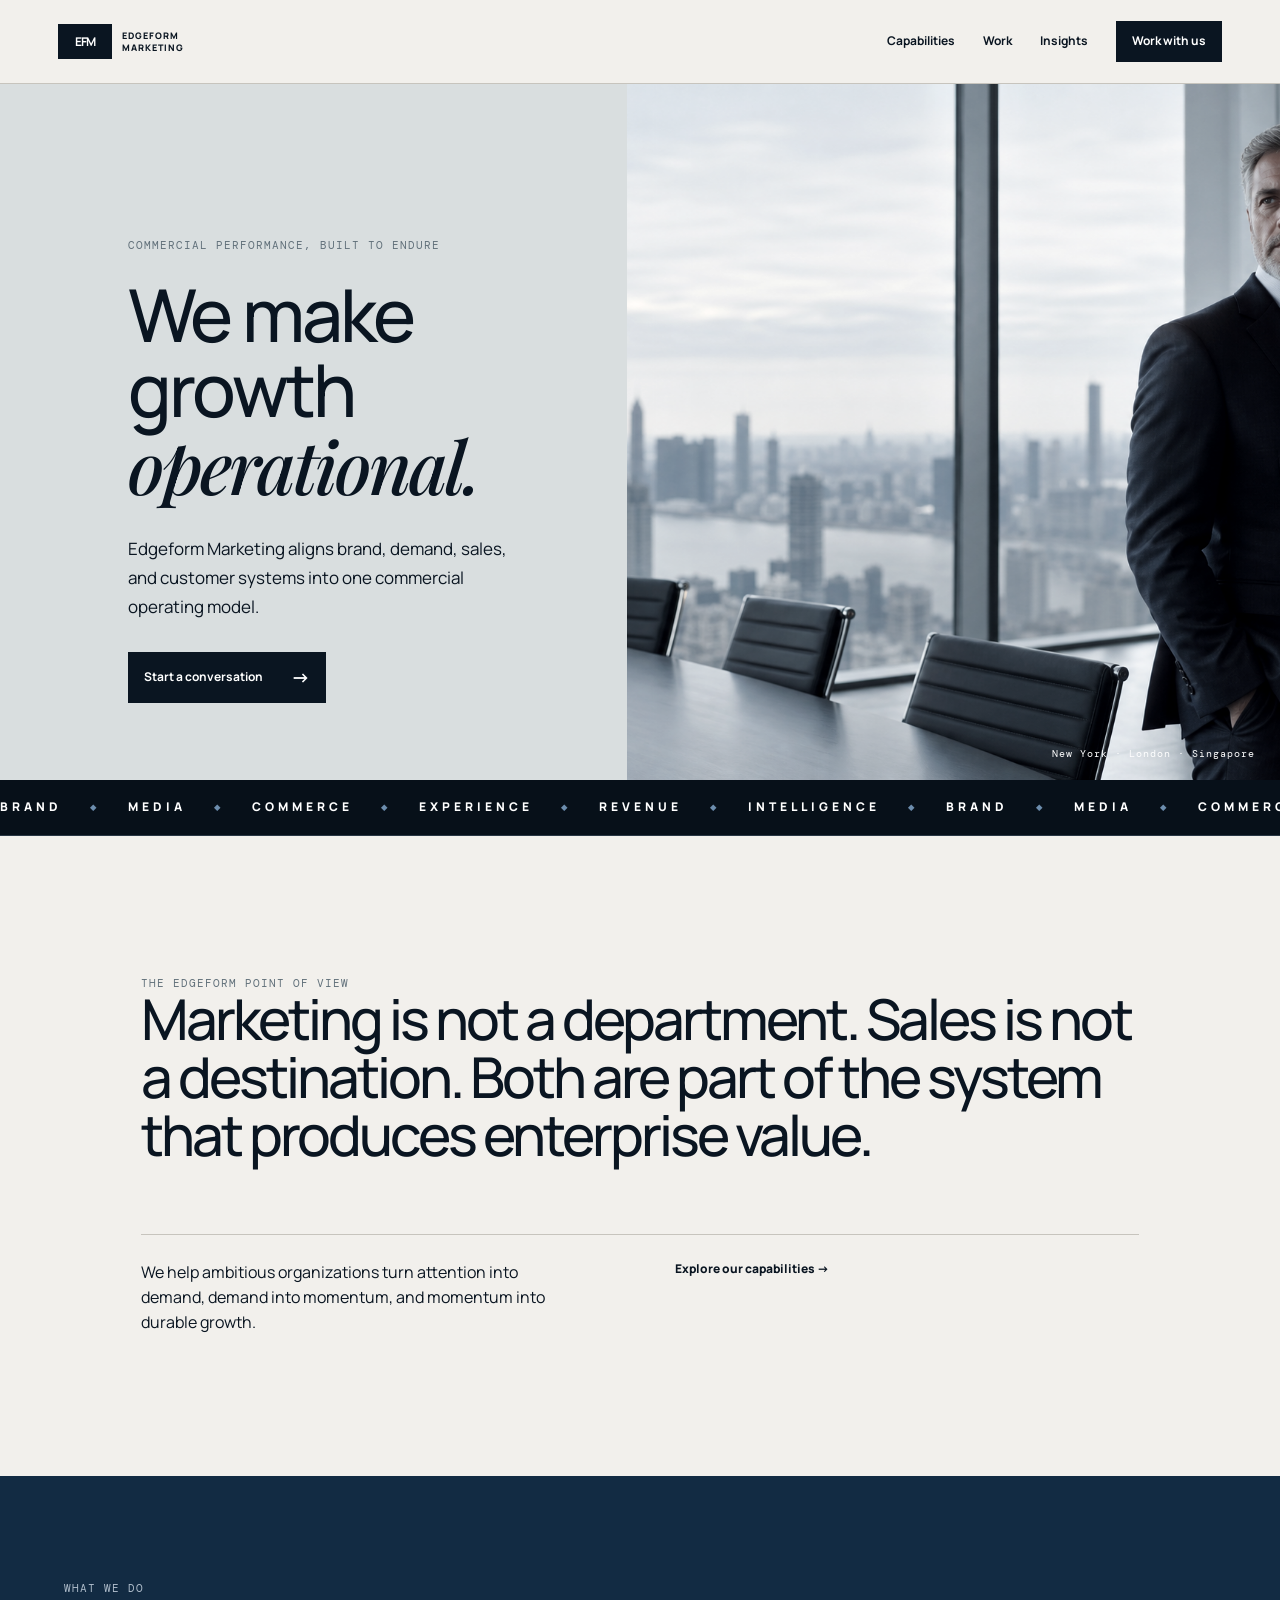
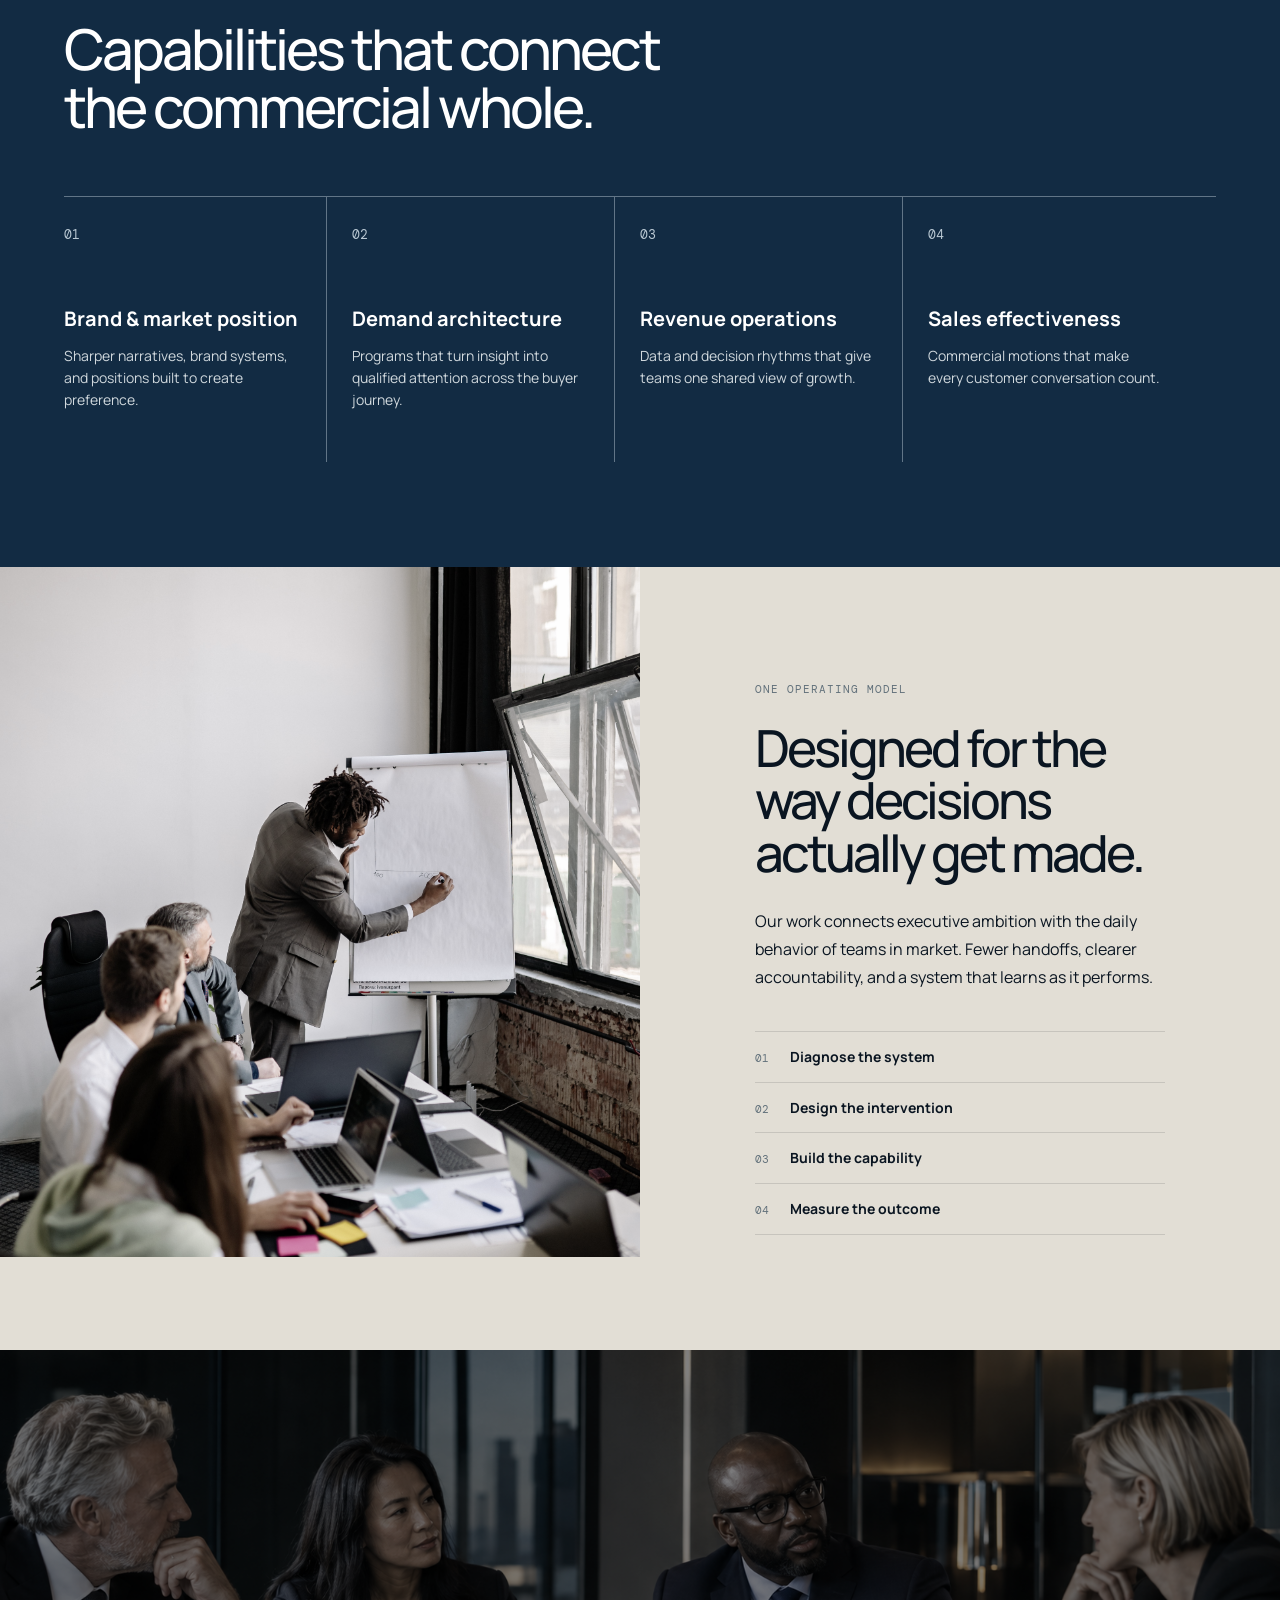
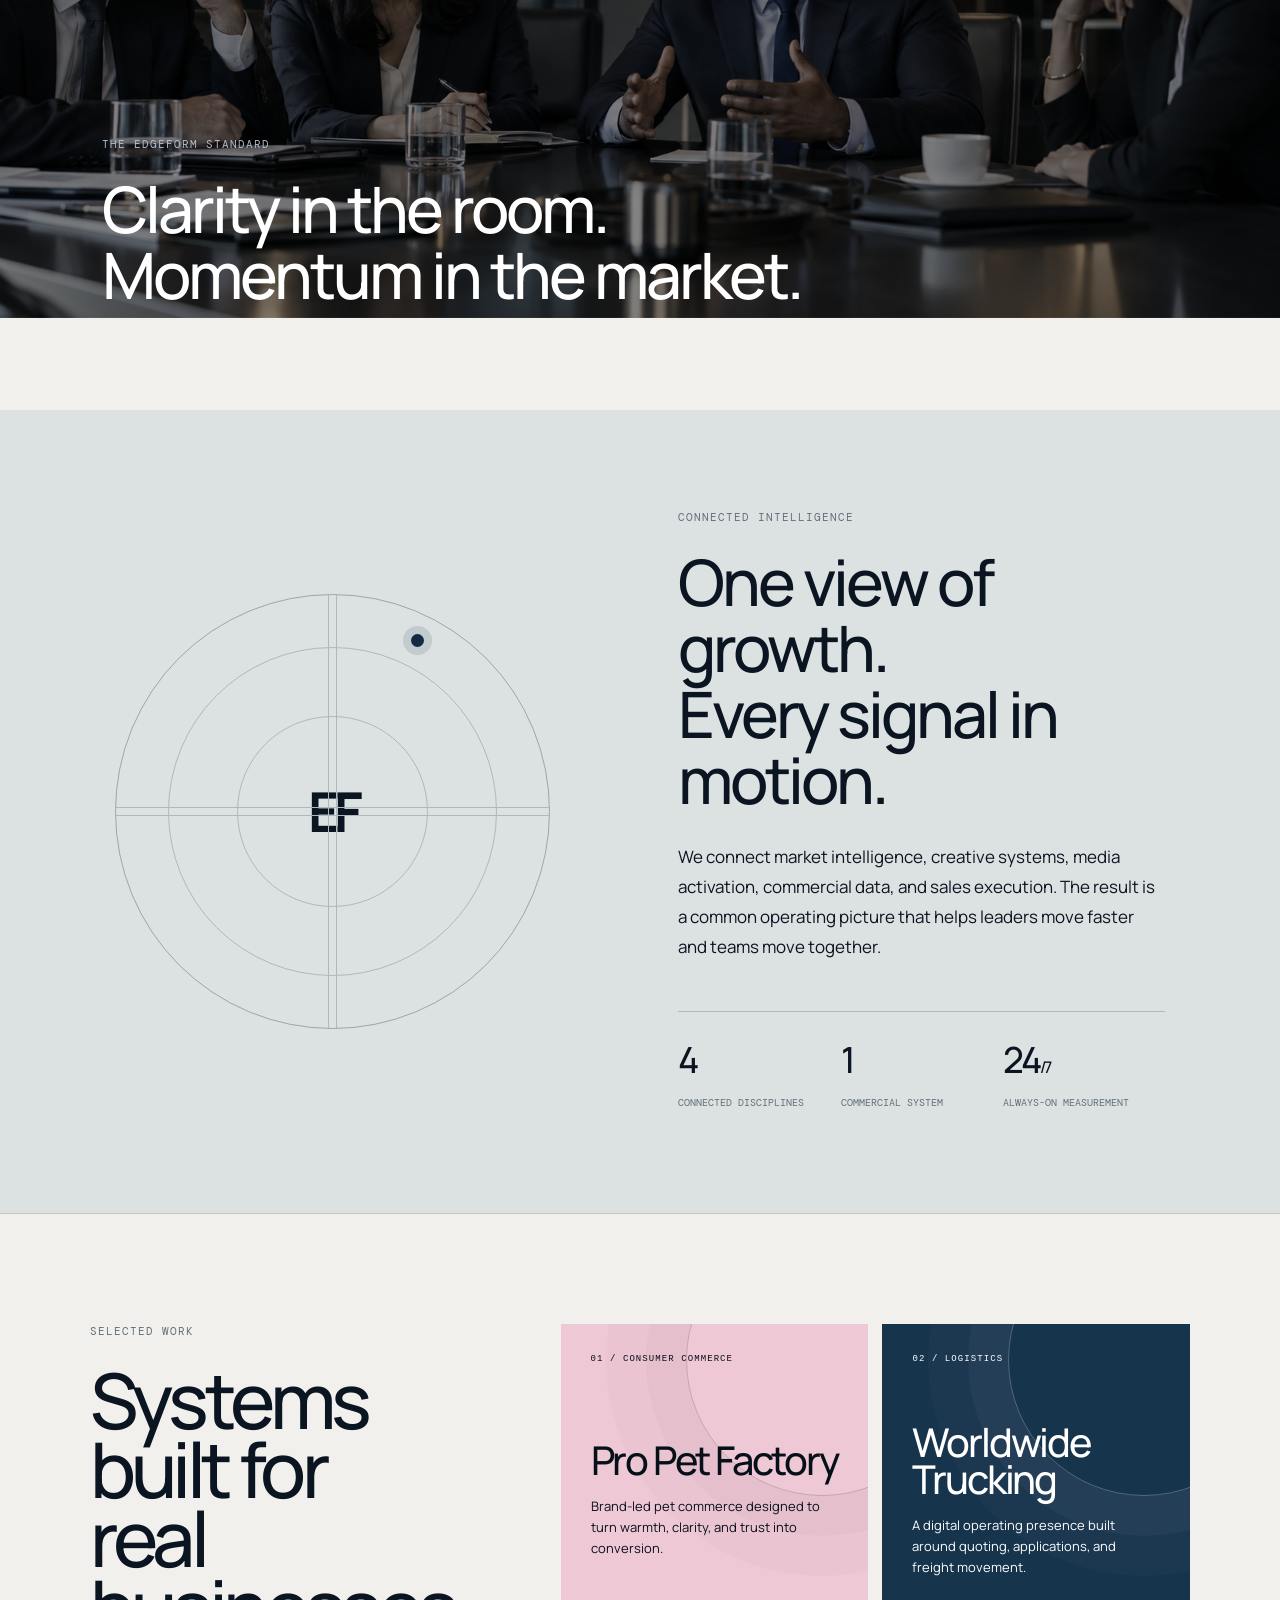
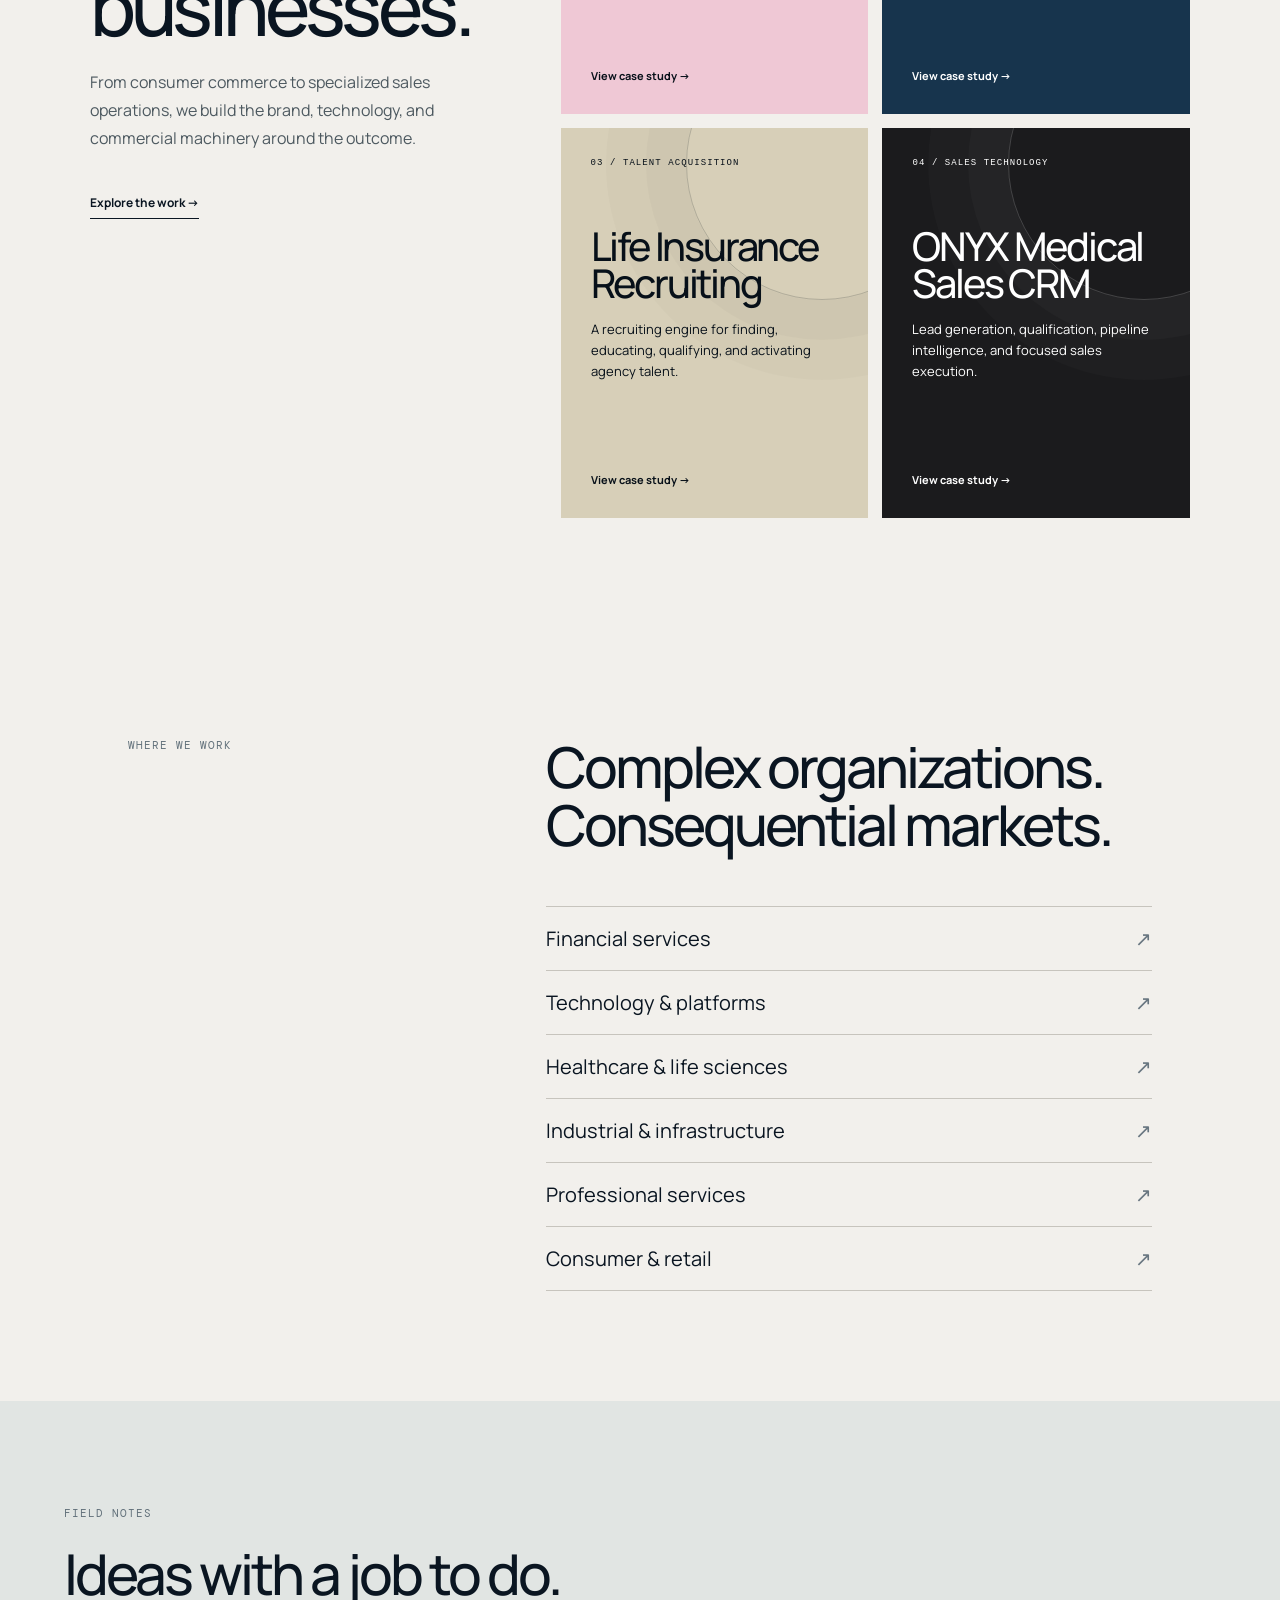
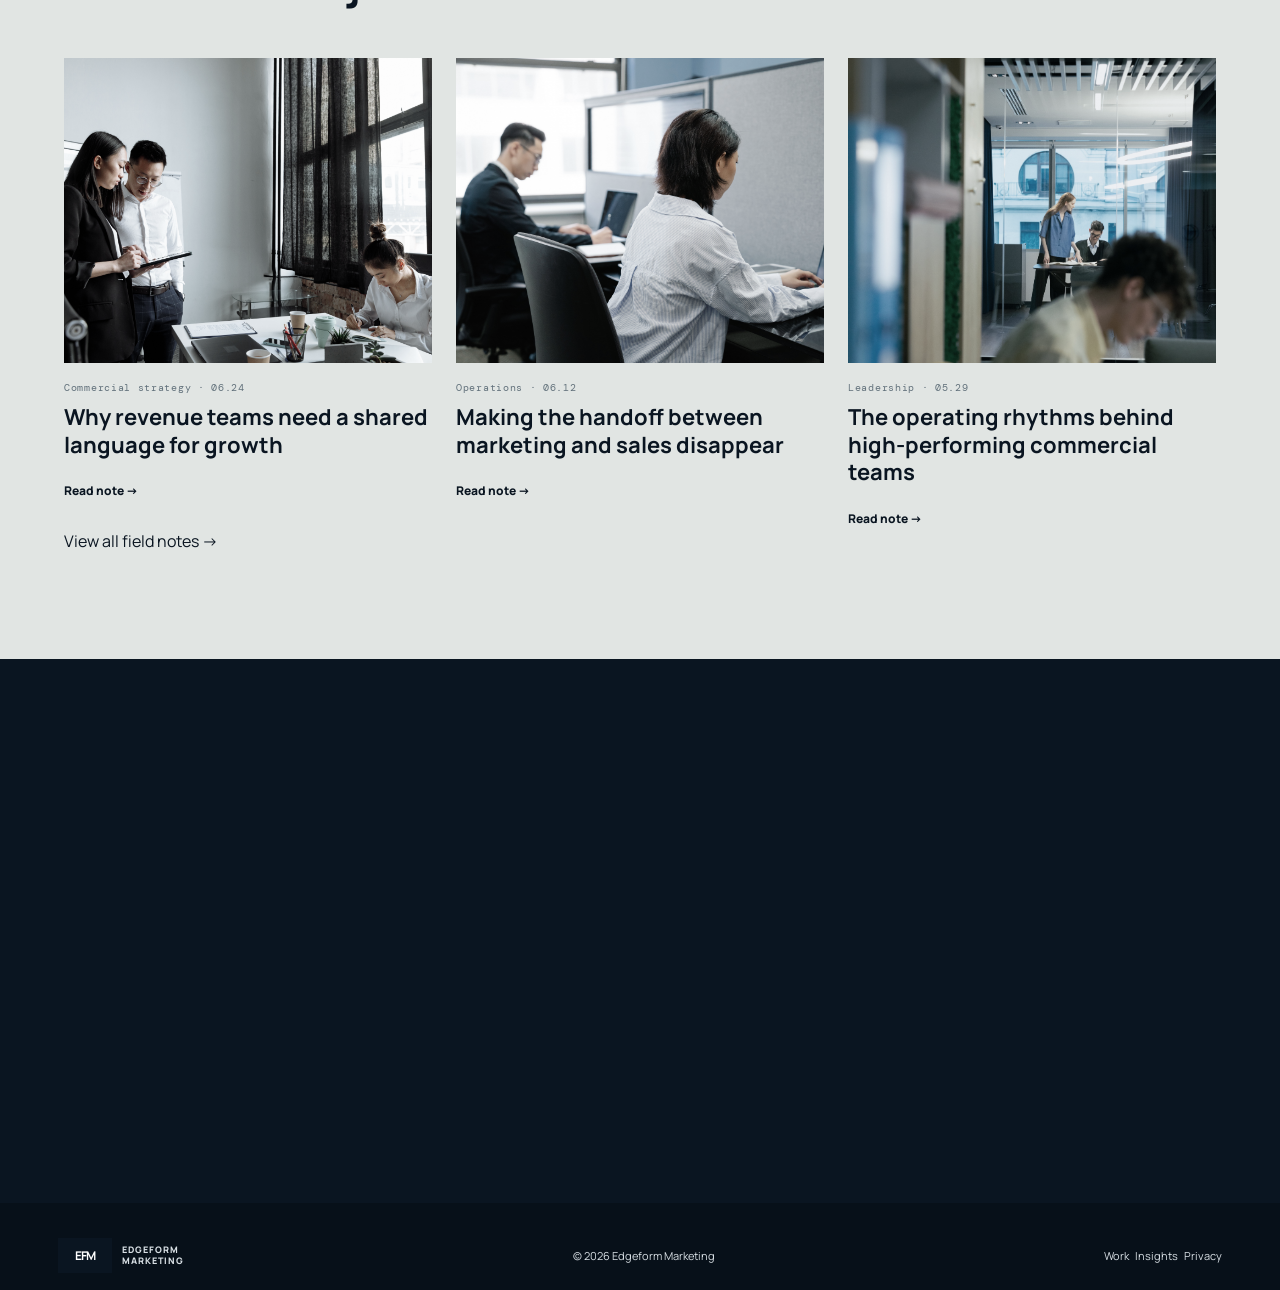
==== commit 1f2d4fe8: "Rebrand site from EFMG / Edgeform Media Group to Edgeform Marketing Co-Authored-By: Claude Opus 5 <n" ====
--- a/index.html
+++ b/index.html
@@ -1,14 +1,14 @@
-<!doctype html><html lang="en"><head><meta charset="utf-8"><meta name="viewport" content="width=device-width,initial-scale=1"><meta name="description" content="EFMG aligns brand, demand, sales, and customer systems."><meta property="og:title" content="EFMG — Systems built for real businesses"><meta property="og:description" content="Brand, technology, demand, and sales systems built around commercial outcomes."><meta property="og:type" content="website"><meta property="og:url" content="https://edgeform-media.com/"><meta property="og:image" content="https://edgeform-media.com/assets/efmg-work-og.png"><meta name="twitter:card" content="summary_large_image"><meta name="twitter:image" content="https://edgeform-media.com/assets/efmg-work-og.png"><title>EFMG — Edgeform Media Group</title><script>document.documentElement.classList.add('js')</script><link rel="stylesheet" href="styles.css"><link rel="stylesheet" href="motion.css"><link rel="stylesheet" href="work.css"><style>html,body{overflow-x:hidden}</style></head><body><div class="scroll-progress" aria-hidden="true"></div>
-<header><a class="brand" href="#top"><b>EFMG</b><span>EDGEFORM<br>MEDIA GROUP</span></a><nav><a href="#capabilities">Capabilities</a><a href="/work/">Work</a><a href="/insights/">Insights</a><a class="cta" href="/form/">Work with us</a></nav></header>
-<main id="top"><section class="hero"><div><p class="eyebrow">Commercial performance, built to endure</p><h1>We make growth<br><i>operational.</i></h1><p>EFMG aligns brand, demand, sales, and customer systems into one commercial operating model.</p><a class="button" href="/form/">Start a conversation <strong>→</strong></a></div><figure><img src="assets/executive.jpg" alt="Executive in a boardroom"><span class="image-wipe" aria-hidden="true"></span><figcaption>New York · London · Singapore</figcaption></figure></section>
+<!doctype html><html lang="en"><head><meta charset="utf-8"><meta name="viewport" content="width=device-width,initial-scale=1"><meta name="description" content="Edgeform Marketing aligns brand, demand, sales, and customer systems."><meta property="og:title" content="Edgeform Marketing — Systems built for real businesses"><meta property="og:description" content="Brand, technology, demand, and sales systems built around commercial outcomes."><meta property="og:type" content="website"><meta property="og:url" content="https://edgeform-media.com/"><meta property="og:image" content="https://edgeform-media.com/assets/efmg-work-og.png"><meta name="twitter:card" content="summary_large_image"><meta name="twitter:image" content="https://edgeform-media.com/assets/efmg-work-og.png"><title>Edgeform Marketing</title><script>document.documentElement.classList.add('js')</script><link rel="stylesheet" href="styles.css"><link rel="stylesheet" href="motion.css"><link rel="stylesheet" href="work.css"><style>html,body{overflow-x:hidden}</style></head><body><div class="scroll-progress" aria-hidden="true"></div>
+<header><a class="brand" href="#top"><b>EFM</b><span>EDGEFORM<br>MARKETING</span></a><nav><a href="#capabilities">Capabilities</a><a href="/work/">Work</a><a href="/insights/">Insights</a><a class="cta" href="/form/">Work with us</a></nav></header>
+<main id="top"><section class="hero"><div><p class="eyebrow">Commercial performance, built to endure</p><h1>We make growth<br><i>operational.</i></h1><p>Edgeform Marketing aligns brand, demand, sales, and customer systems into one commercial operating model.</p><a class="button" href="/form/">Start a conversation <strong>→</strong></a></div><figure><img src="assets/executive.jpg" alt="Executive in a boardroom"><span class="image-wipe" aria-hidden="true"></span><figcaption>New York · London · Singapore</figcaption></figure></section>
 <section class="ticker" aria-label="Capabilities"><div><span>BRAND</span><b>◆</b><span>MEDIA</span><b>◆</b><span>COMMERCE</span><b>◆</b><span>EXPERIENCE</span><b>◆</b><span>REVENUE</span><b>◆</b><span>INTELLIGENCE</span><b>◆</b><span>BRAND</span><b>◆</b><span>MEDIA</span><b>◆</b><span>COMMERCE</span><b>◆</b><span>EXPERIENCE</span></div></section>
 <section class="statement"><p class="eyebrow">The Edgeform point of view</p><h2>Marketing is not a department. Sales is not a destination. Both are part of the system that produces enterprise value.</h2><div><p>We help ambitious organizations turn attention into demand, demand into momentum, and momentum into durable growth.</p><a href="#capabilities">Explore our capabilities →</a></div></section>
 <section id="capabilities" class="capabilities"><p class="eyebrow">What we do</p><h2>Capabilities that connect<br>the commercial whole.</h2><div class="cards"><article><small>01</small><h3>Brand &amp; market position</h3><p>Sharper narratives, brand systems, and positions built to create preference.</p></article><article><small>02</small><h3>Demand architecture</h3><p>Programs that turn insight into qualified attention across the buyer journey.</p></article><article><small>03</small><h3>Revenue operations</h3><p>Data and decision rhythms that give teams one shared view of growth.</p></article><article><small>04</small><h3>Sales effectiveness</h3><p>Commercial motions that make every customer conversation count.</p></article></div></section>
 <section id="model" class="model"><figure><img src="assets/stock2.jpg" alt="Team in a strategy session"></figure><div><p class="eyebrow">One operating model</p><h2>Designed for the way decisions actually get made.</h2><p>Our work connects executive ambition with the daily behavior of teams in market. Fewer handoffs, clearer accountability, and a system that learns as it performs.</p><ol><li>Diagnose the system</li><li>Design the intervention</li><li>Build the capability</li><li>Measure the outcome</li></ol></div></section>
-<section class="band"><img src="assets/boardroom.jpg" alt="Senior team in a boardroom"><div><p class="eyebrow">The EFMG standard</p><h2>Clarity in the room.<br>Momentum in the market.</h2></div></section>
+<section class="band"><img src="assets/boardroom.jpg" alt="Senior team in a boardroom"><div><p class="eyebrow">The Edgeform standard</p><h2>Clarity in the room.<br>Momentum in the market.</h2></div></section>
 <section class="intelligence"><div class="orbit" aria-hidden="true"><span></span><span></span><span></span><b>EF</b></div><div><p class="eyebrow">Connected intelligence</p><h2>One view of growth.<br>Every signal in motion.</h2><p>We connect market intelligence, creative systems, media activation, commercial data, and sales execution. The result is a common operating picture that helps leaders move faster and teams move together.</p><div class="metrics"><article><strong data-count="4">0</strong><span>Connected disciplines</span></article><article><strong data-count="1">0</strong><span>Commercial system</span></article><article><strong data-count="24">0</strong><span>Always-on measurement</span></article></div></div></section>
 <section class="work-section"><div class="work-copy"><p class="eyebrow">Selected work</p><h2>Systems built for<br>real businesses.</h2><p>From consumer commerce to specialized sales operations, we build the brand, technology, and commercial machinery around the outcome.</p><a href="/work/">Explore the work →</a></div><div class="work-grid"><a class="work-card work-card-pet" href="/work/#pro-pet-factory"><span>01 / Consumer commerce</span><h3>Pro Pet Factory</h3><p>Brand-led pet commerce designed to turn warmth, clarity, and trust into conversion.</p><b>View case study →</b></a><a class="work-card work-card-worldwide" href="/work/#worldwide"><span>02 / Logistics</span><h3>Worldwide Trucking</h3><p>A digital operating presence built around quoting, applications, and freight movement.</p><b>View case study →</b></a><a class="work-card work-card-insurance" href="/work/#insurance"><span>03 / Talent acquisition</span><h3>Life Insurance Recruiting</h3><p>A recruiting engine for finding, educating, qualifying, and activating agency talent.</p><b>View case study →</b></a><a class="work-card work-card-onyx" href="/work/#onyx"><span>04 / Sales technology</span><h3>ONYX Medical Sales CRM</h3><p>Lead generation, qualification, pipeline intelligence, and focused sales execution.</p><b>View case study →</b></a></div></section>
 <section class="sectors"><p class="eyebrow">Where we work</p><div><h2>Complex organizations.<br>Consequential markets.</h2><ul><li>Financial services</li><li>Technology &amp; platforms</li><li>Healthcare &amp; life sciences</li><li>Industrial &amp; infrastructure</li><li>Professional services</li><li>Consumer &amp; retail</li></ul></div></section>
 <section id="insights" class="insights"><p class="eyebrow">Field notes</p><h2>Ideas with a job to do.</h2><div class="notes"><article><img src="assets/stock1.jpg" alt="Professionals at work"><small>Commercial strategy · 06.24</small><h3>Why revenue teams need a shared language for growth</h3><a href="/insights/shared-language-for-growth/">Read note →</a></article><article><img src="assets/stock4.jpg" alt="People working in an office"><small>Operations · 06.12</small><h3>Making the handoff between marketing and sales disappear</h3><a href="/insights/ending-the-handoff/">Read note →</a></article><article><img src="assets/stock3.jpg" alt="Team working in a modern office"><small>Leadership · 05.29</small><h3>The operating rhythms behind high-performing commercial teams</h3><a href="/insights/operating-rhythms/">Read note →</a></article></div><a class="all-insights" href="/insights/">View all field notes →</a></section>
 <section id="contact" class="contact"><p class="eyebrow">Make the next move</p><h2>Your commercial system<br>can do more.</h2><a class="button pale" href="/form/">Brief us on the opportunity <strong>→</strong></a></section></main>
-<footer><a class="brand" href="#top"><b>EFMG</b><span>EDGEFORM<br>MEDIA GROUP</span></a><span>© 2026 Edgeform Media Group</span><span><a href="/work/">Work</a> &nbsp; <a href="/insights/">Insights</a> &nbsp; Privacy</span></footer><script src="motion.js"></script><script src="work-motion.js"></script></body></html>
+<footer><a class="brand" href="#top"><b>EFM</b><span>EDGEFORM<br>MARKETING</span></a><span>© 2026 Edgeform Marketing</span><span><a href="/work/">Work</a> &nbsp; <a href="/insights/">Insights</a> &nbsp; Privacy</span></footer><script src="motion.js"></script><script src="work-motion.js"></script></body></html>
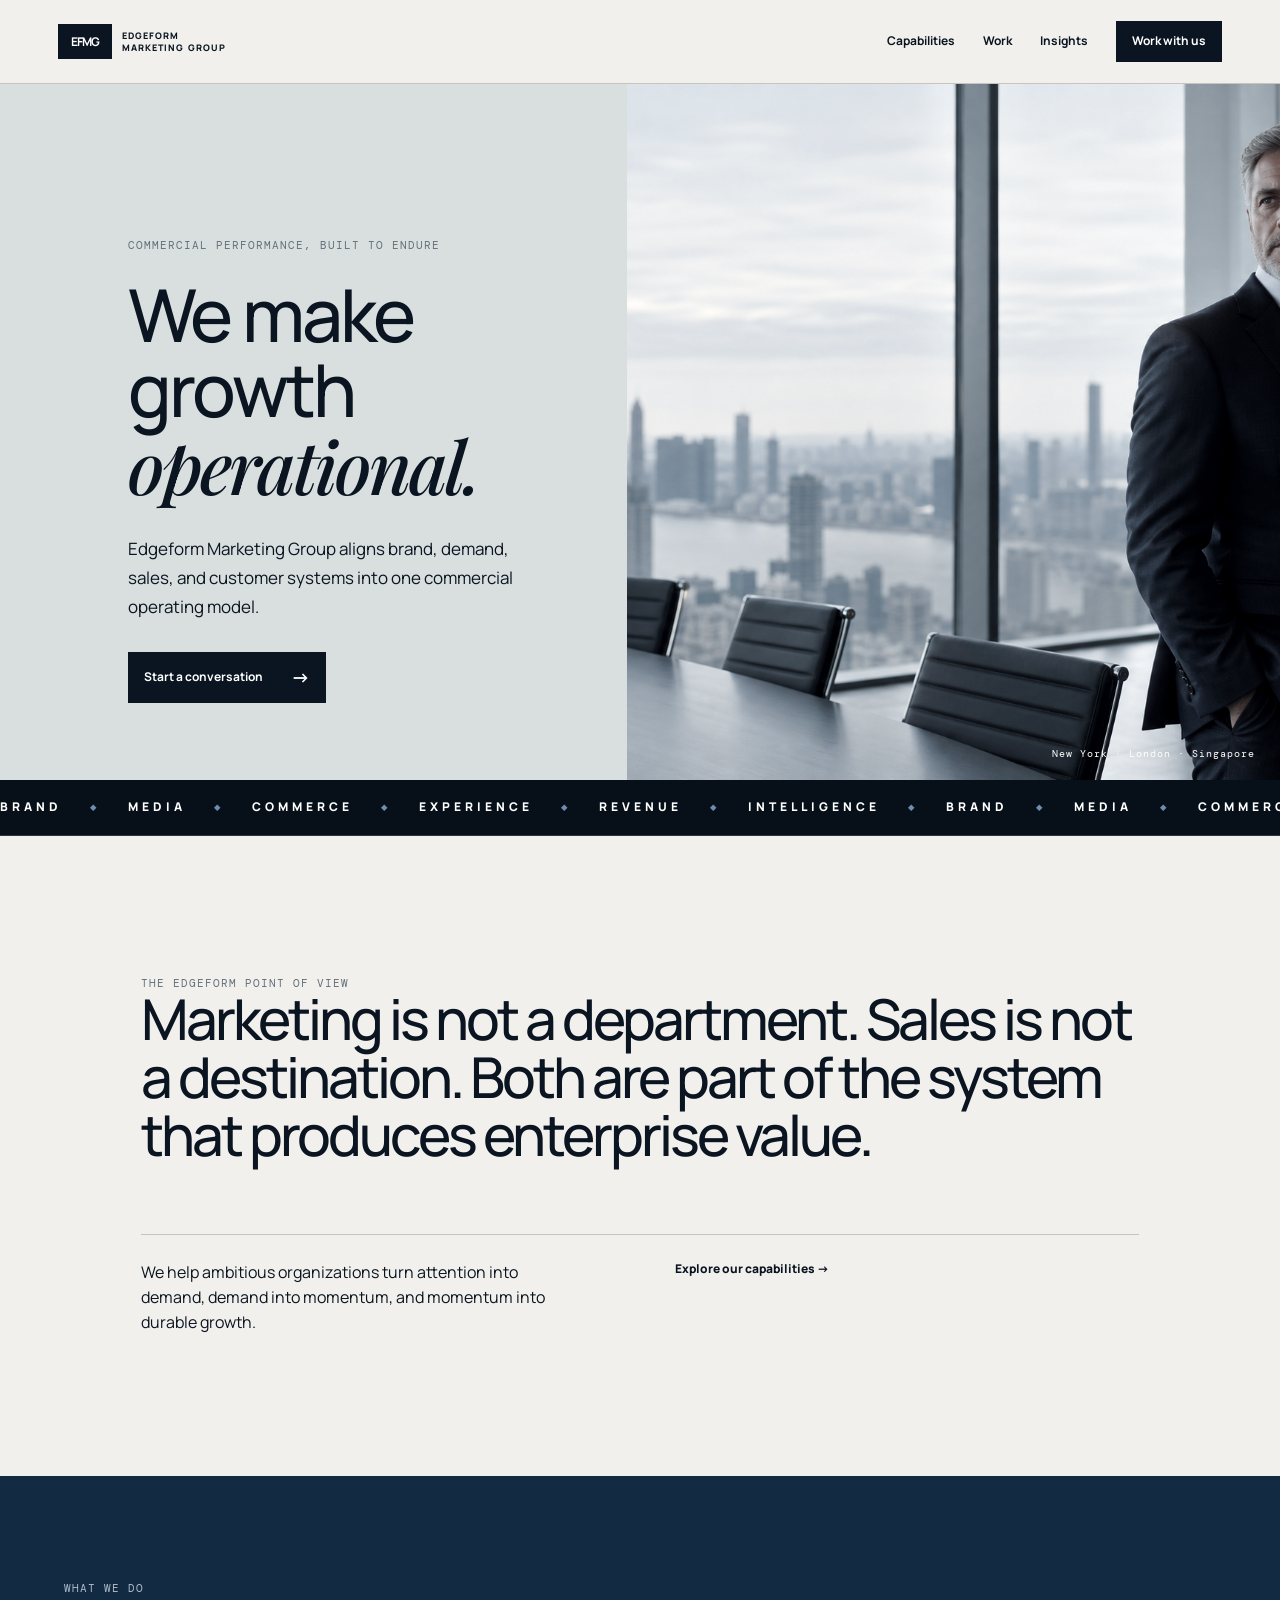
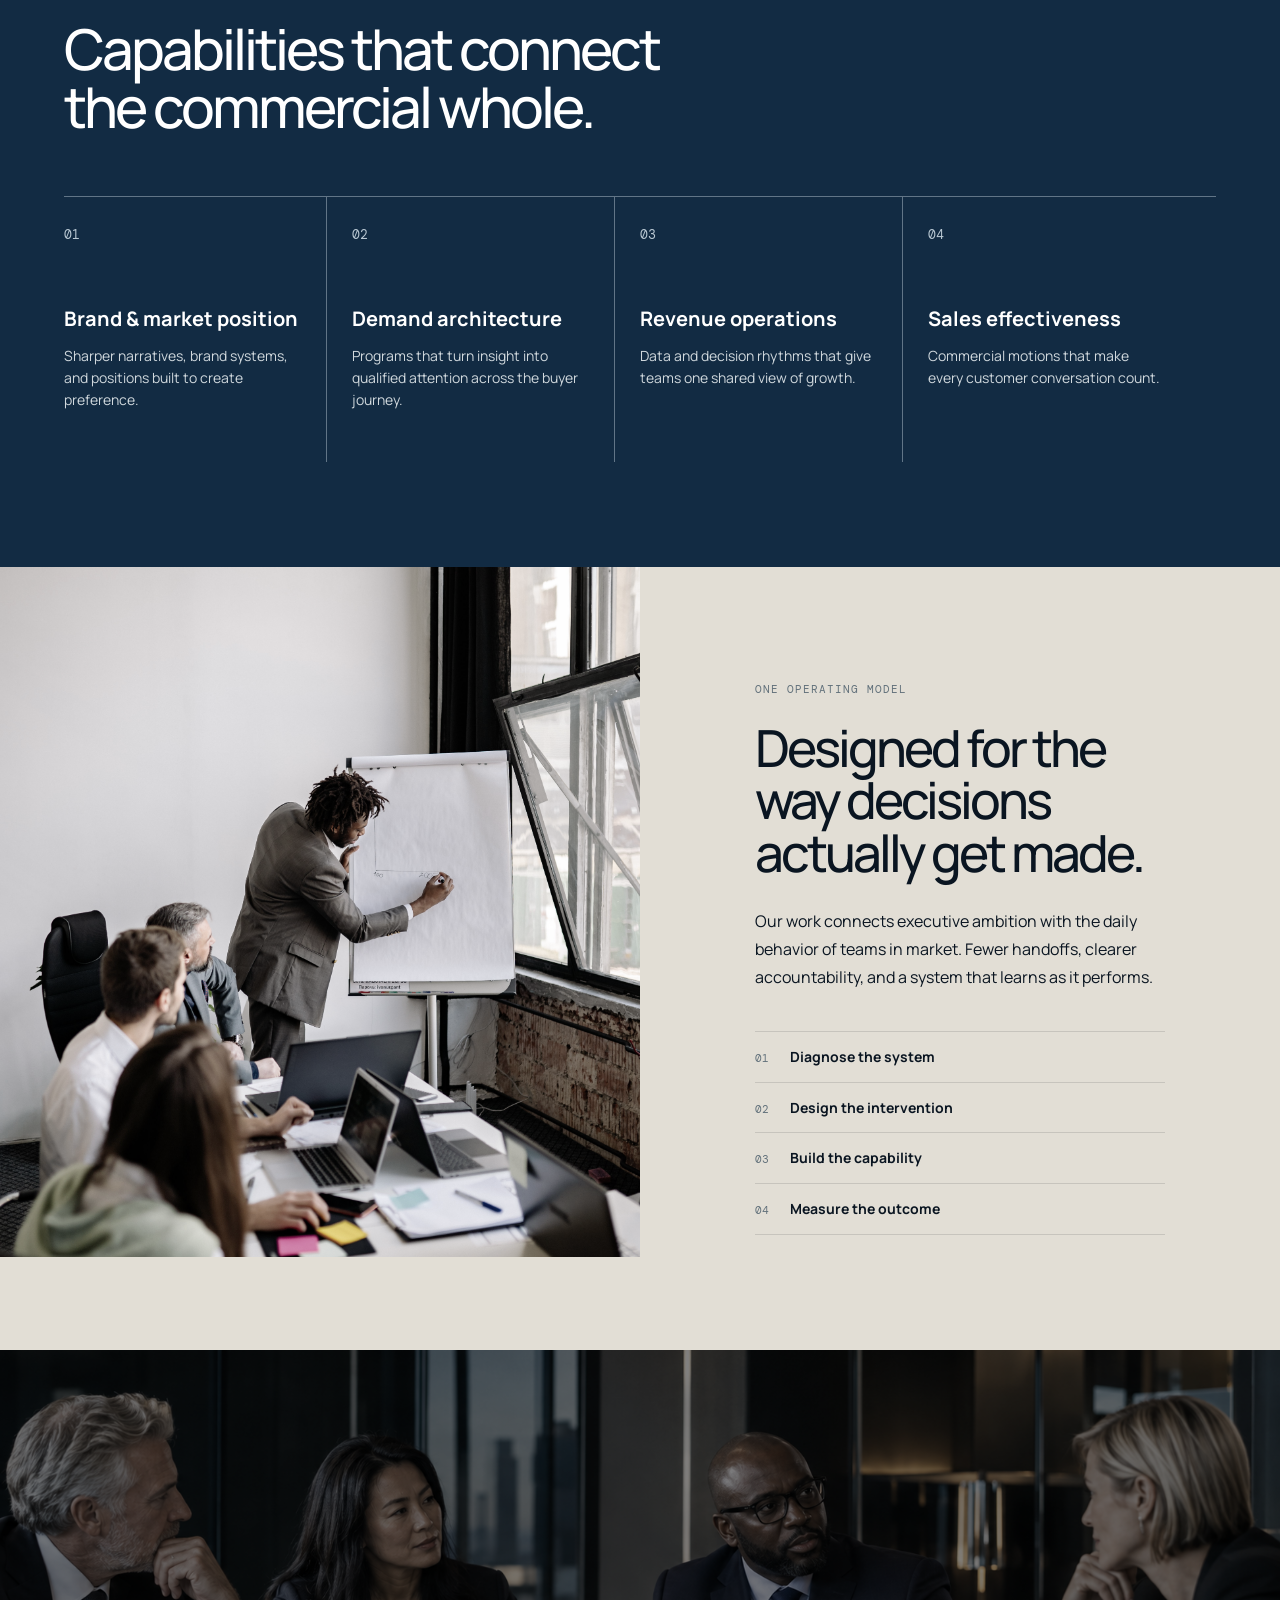
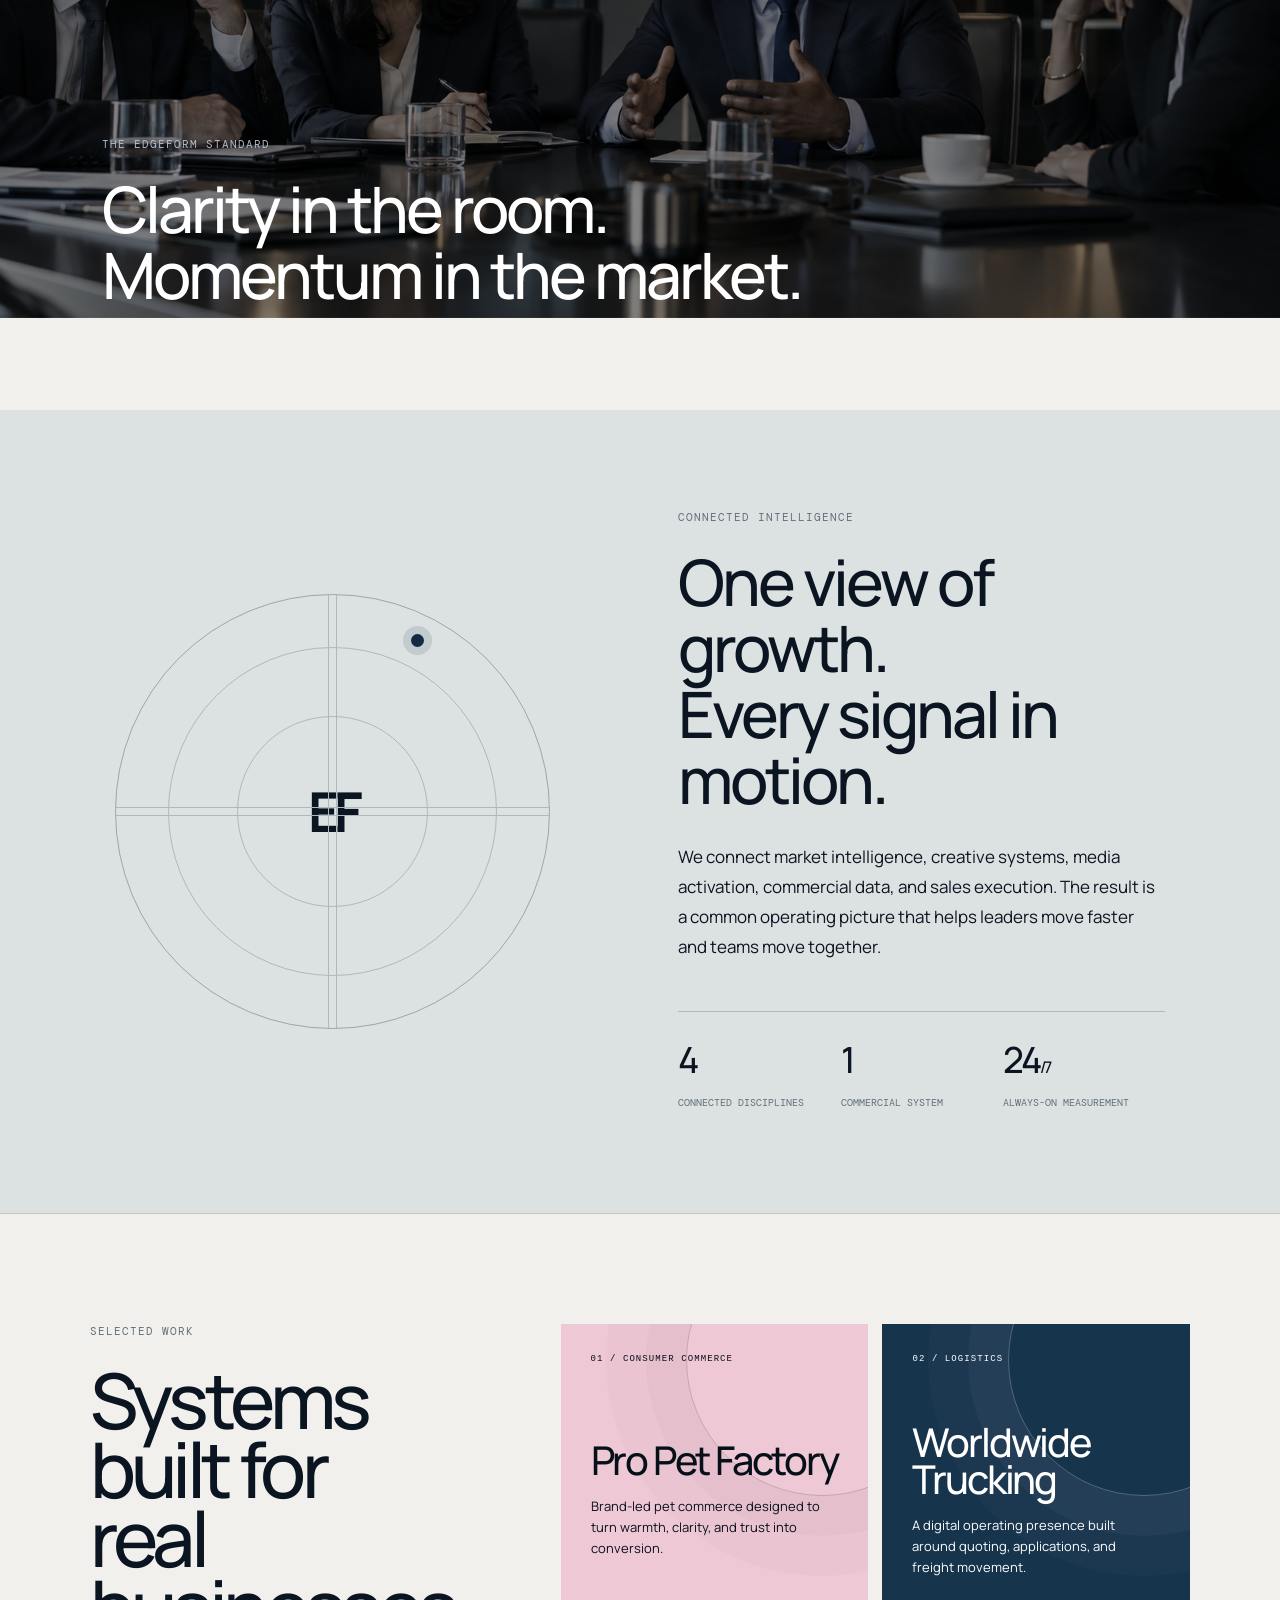
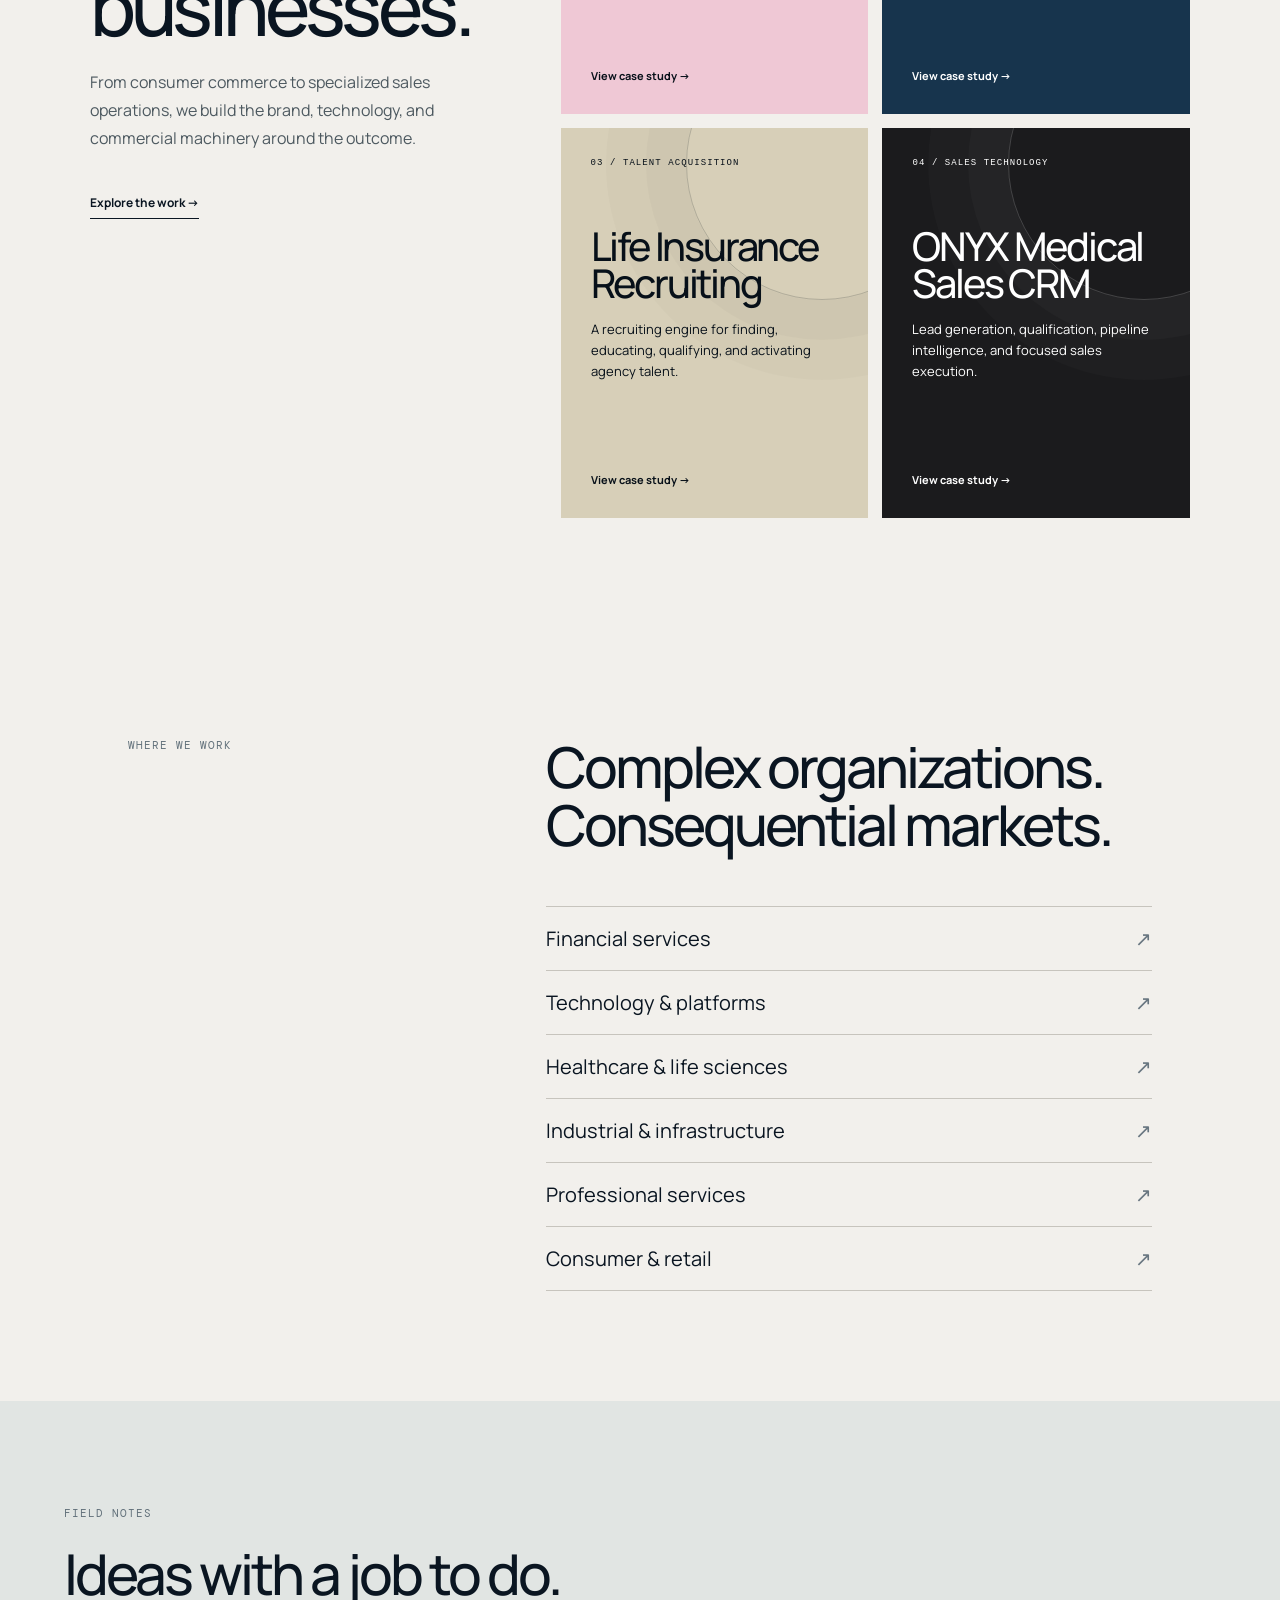
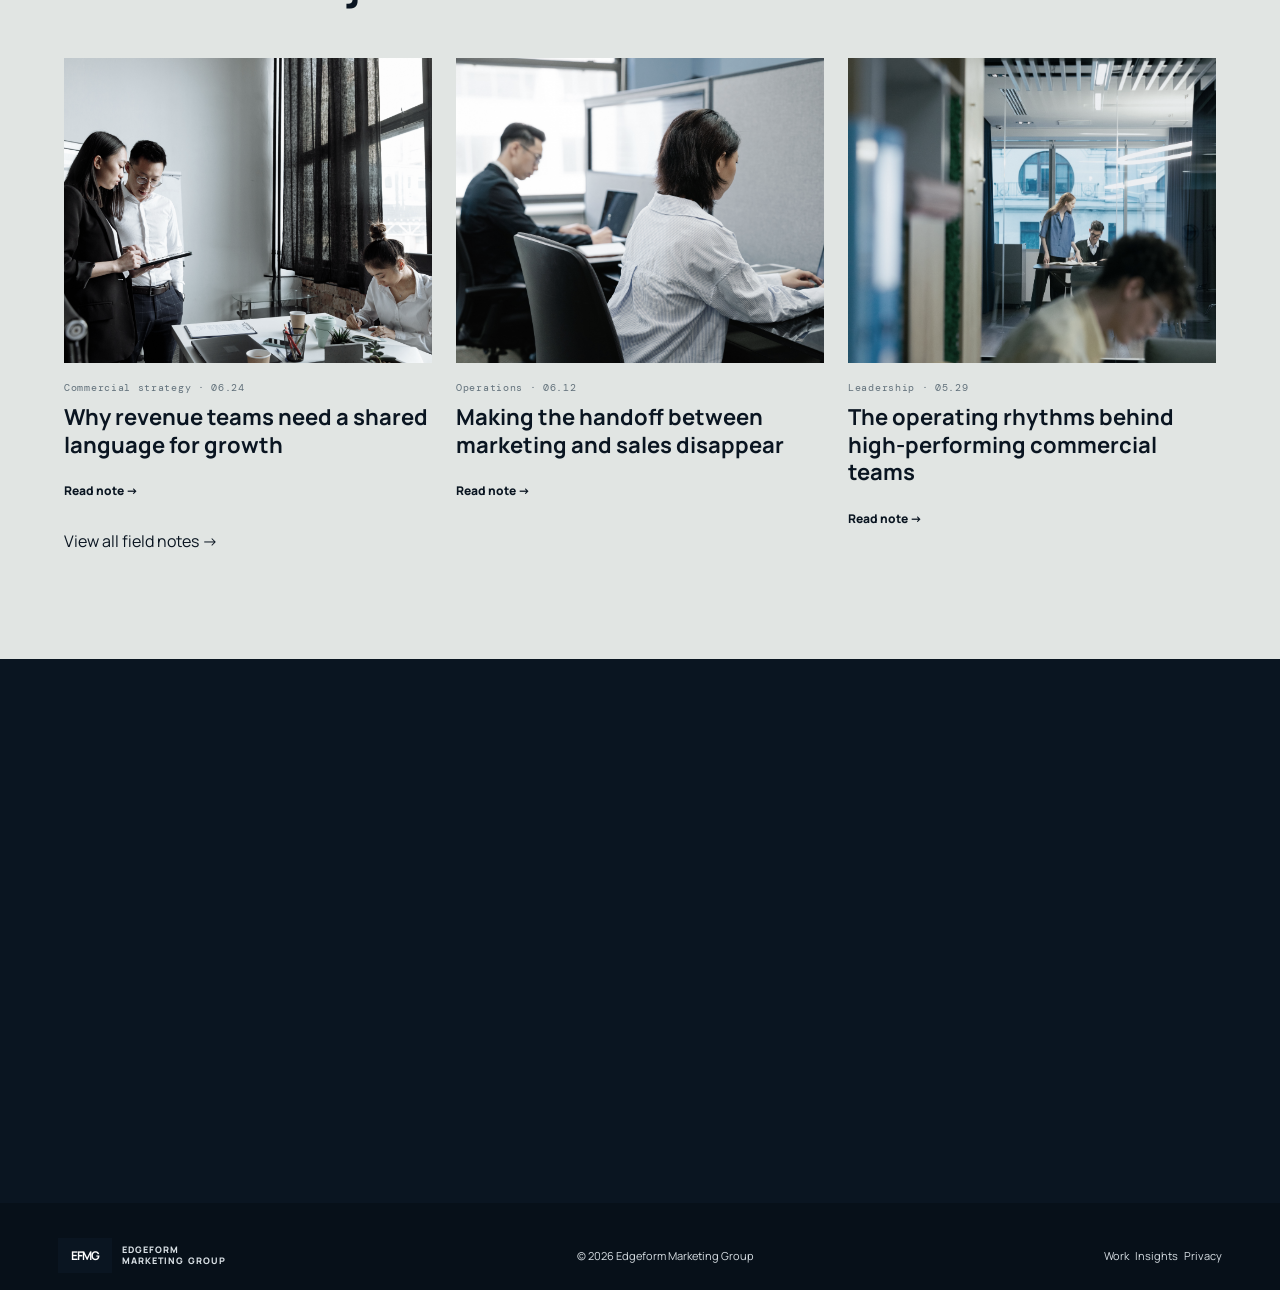
==== commit e2a7ac0c: "Rename brand to Edgeform Marketing Group Co-Authored-By: Claude Opus 5 <noreply@anthropic.com>" ====
--- a/index.html
+++ b/index.html
@@ -1,6 +1,6 @@
-<!doctype html><html lang="en"><head><meta charset="utf-8"><meta name="viewport" content="width=device-width,initial-scale=1"><meta name="description" content="Edgeform Marketing aligns brand, demand, sales, and customer systems."><meta property="og:title" content="Edgeform Marketing — Systems built for real businesses"><meta property="og:description" content="Brand, technology, demand, and sales systems built around commercial outcomes."><meta property="og:type" content="website"><meta property="og:url" content="https://edgeform-media.com/"><meta property="og:image" content="https://edgeform-media.com/assets/efmg-work-og.png"><meta name="twitter:card" content="summary_large_image"><meta name="twitter:image" content="https://edgeform-media.com/assets/efmg-work-og.png"><title>Edgeform Marketing</title><script>document.documentElement.classList.add('js')</script><link rel="stylesheet" href="styles.css"><link rel="stylesheet" href="motion.css"><link rel="stylesheet" href="work.css"><style>html,body{overflow-x:hidden}</style></head><body><div class="scroll-progress" aria-hidden="true"></div>
-<header><a class="brand" href="#top"><b>EFM</b><span>EDGEFORM<br>MARKETING</span></a><nav><a href="#capabilities">Capabilities</a><a href="/work/">Work</a><a href="/insights/">Insights</a><a class="cta" href="/form/">Work with us</a></nav></header>
-<main id="top"><section class="hero"><div><p class="eyebrow">Commercial performance, built to endure</p><h1>We make growth<br><i>operational.</i></h1><p>Edgeform Marketing aligns brand, demand, sales, and customer systems into one commercial operating model.</p><a class="button" href="/form/">Start a conversation <strong>→</strong></a></div><figure><img src="assets/executive.jpg" alt="Executive in a boardroom"><span class="image-wipe" aria-hidden="true"></span><figcaption>New York · London · Singapore</figcaption></figure></section>
+<!doctype html><html lang="en"><head><meta charset="utf-8"><meta name="viewport" content="width=device-width,initial-scale=1"><meta name="description" content="Edgeform Marketing Group aligns brand, demand, sales, and customer systems."><meta property="og:title" content="Edgeform Marketing Group — Systems built for real businesses"><meta property="og:description" content="Brand, technology, demand, and sales systems built around commercial outcomes."><meta property="og:type" content="website"><meta property="og:url" content="https://edgeform-media.com/"><meta property="og:image" content="https://edgeform-media.com/assets/efmg-work-og.png"><meta name="twitter:card" content="summary_large_image"><meta name="twitter:image" content="https://edgeform-media.com/assets/efmg-work-og.png"><title>Edgeform Marketing Group</title><script>document.documentElement.classList.add('js')</script><link rel="stylesheet" href="styles.css"><link rel="stylesheet" href="motion.css"><link rel="stylesheet" href="work.css"><style>html,body{overflow-x:hidden}</style></head><body><div class="scroll-progress" aria-hidden="true"></div>
+<header><a class="brand" href="#top"><b>EFMG</b><span>EDGEFORM<br>MARKETING GROUP</span></a><nav><a href="#capabilities">Capabilities</a><a href="/work/">Work</a><a href="/insights/">Insights</a><a class="cta" href="/form/">Work with us</a></nav></header>
+<main id="top"><section class="hero"><div><p class="eyebrow">Commercial performance, built to endure</p><h1>We make growth<br><i>operational.</i></h1><p>Edgeform Marketing Group aligns brand, demand, sales, and customer systems into one commercial operating model.</p><a class="button" href="/form/">Start a conversation <strong>→</strong></a></div><figure><img src="assets/executive.jpg" alt="Executive in a boardroom"><span class="image-wipe" aria-hidden="true"></span><figcaption>New York · London · Singapore</figcaption></figure></section>
 <section class="ticker" aria-label="Capabilities"><div><span>BRAND</span><b>◆</b><span>MEDIA</span><b>◆</b><span>COMMERCE</span><b>◆</b><span>EXPERIENCE</span><b>◆</b><span>REVENUE</span><b>◆</b><span>INTELLIGENCE</span><b>◆</b><span>BRAND</span><b>◆</b><span>MEDIA</span><b>◆</b><span>COMMERCE</span><b>◆</b><span>EXPERIENCE</span></div></section>
 <section class="statement"><p class="eyebrow">The Edgeform point of view</p><h2>Marketing is not a department. Sales is not a destination. Both are part of the system that produces enterprise value.</h2><div><p>We help ambitious organizations turn attention into demand, demand into momentum, and momentum into durable growth.</p><a href="#capabilities">Explore our capabilities →</a></div></section>
 <section id="capabilities" class="capabilities"><p class="eyebrow">What we do</p><h2>Capabilities that connect<br>the commercial whole.</h2><div class="cards"><article><small>01</small><h3>Brand &amp; market position</h3><p>Sharper narratives, brand systems, and positions built to create preference.</p></article><article><small>02</small><h3>Demand architecture</h3><p>Programs that turn insight into qualified attention across the buyer journey.</p></article><article><small>03</small><h3>Revenue operations</h3><p>Data and decision rhythms that give teams one shared view of growth.</p></article><article><small>04</small><h3>Sales effectiveness</h3><p>Commercial motions that make every customer conversation count.</p></article></div></section>
@@ -11,4 +11,4 @@
 <section class="sectors"><p class="eyebrow">Where we work</p><div><h2>Complex organizations.<br>Consequential markets.</h2><ul><li>Financial services</li><li>Technology &amp; platforms</li><li>Healthcare &amp; life sciences</li><li>Industrial &amp; infrastructure</li><li>Professional services</li><li>Consumer &amp; retail</li></ul></div></section>
 <section id="insights" class="insights"><p class="eyebrow">Field notes</p><h2>Ideas with a job to do.</h2><div class="notes"><article><img src="assets/stock1.jpg" alt="Professionals at work"><small>Commercial strategy · 06.24</small><h3>Why revenue teams need a shared language for growth</h3><a href="/insights/shared-language-for-growth/">Read note →</a></article><article><img src="assets/stock4.jpg" alt="People working in an office"><small>Operations · 06.12</small><h3>Making the handoff between marketing and sales disappear</h3><a href="/insights/ending-the-handoff/">Read note →</a></article><article><img src="assets/stock3.jpg" alt="Team working in a modern office"><small>Leadership · 05.29</small><h3>The operating rhythms behind high-performing commercial teams</h3><a href="/insights/operating-rhythms/">Read note →</a></article></div><a class="all-insights" href="/insights/">View all field notes →</a></section>
 <section id="contact" class="contact"><p class="eyebrow">Make the next move</p><h2>Your commercial system<br>can do more.</h2><a class="button pale" href="/form/">Brief us on the opportunity <strong>→</strong></a></section></main>
-<footer><a class="brand" href="#top"><b>EFM</b><span>EDGEFORM<br>MARKETING</span></a><span>© 2026 Edgeform Marketing</span><span><a href="/work/">Work</a> &nbsp; <a href="/insights/">Insights</a> &nbsp; Privacy</span></footer><script src="motion.js"></script><script src="work-motion.js"></script></body></html>
+<footer><a class="brand" href="#top"><b>EFMG</b><span>EDGEFORM<br>MARKETING GROUP</span></a><span>© 2026 Edgeform Marketing Group</span><span><a href="/work/">Work</a> &nbsp; <a href="/insights/">Insights</a> &nbsp; Privacy</span></footer><script src="motion.js"></script><script src="work-motion.js"></script></body></html>
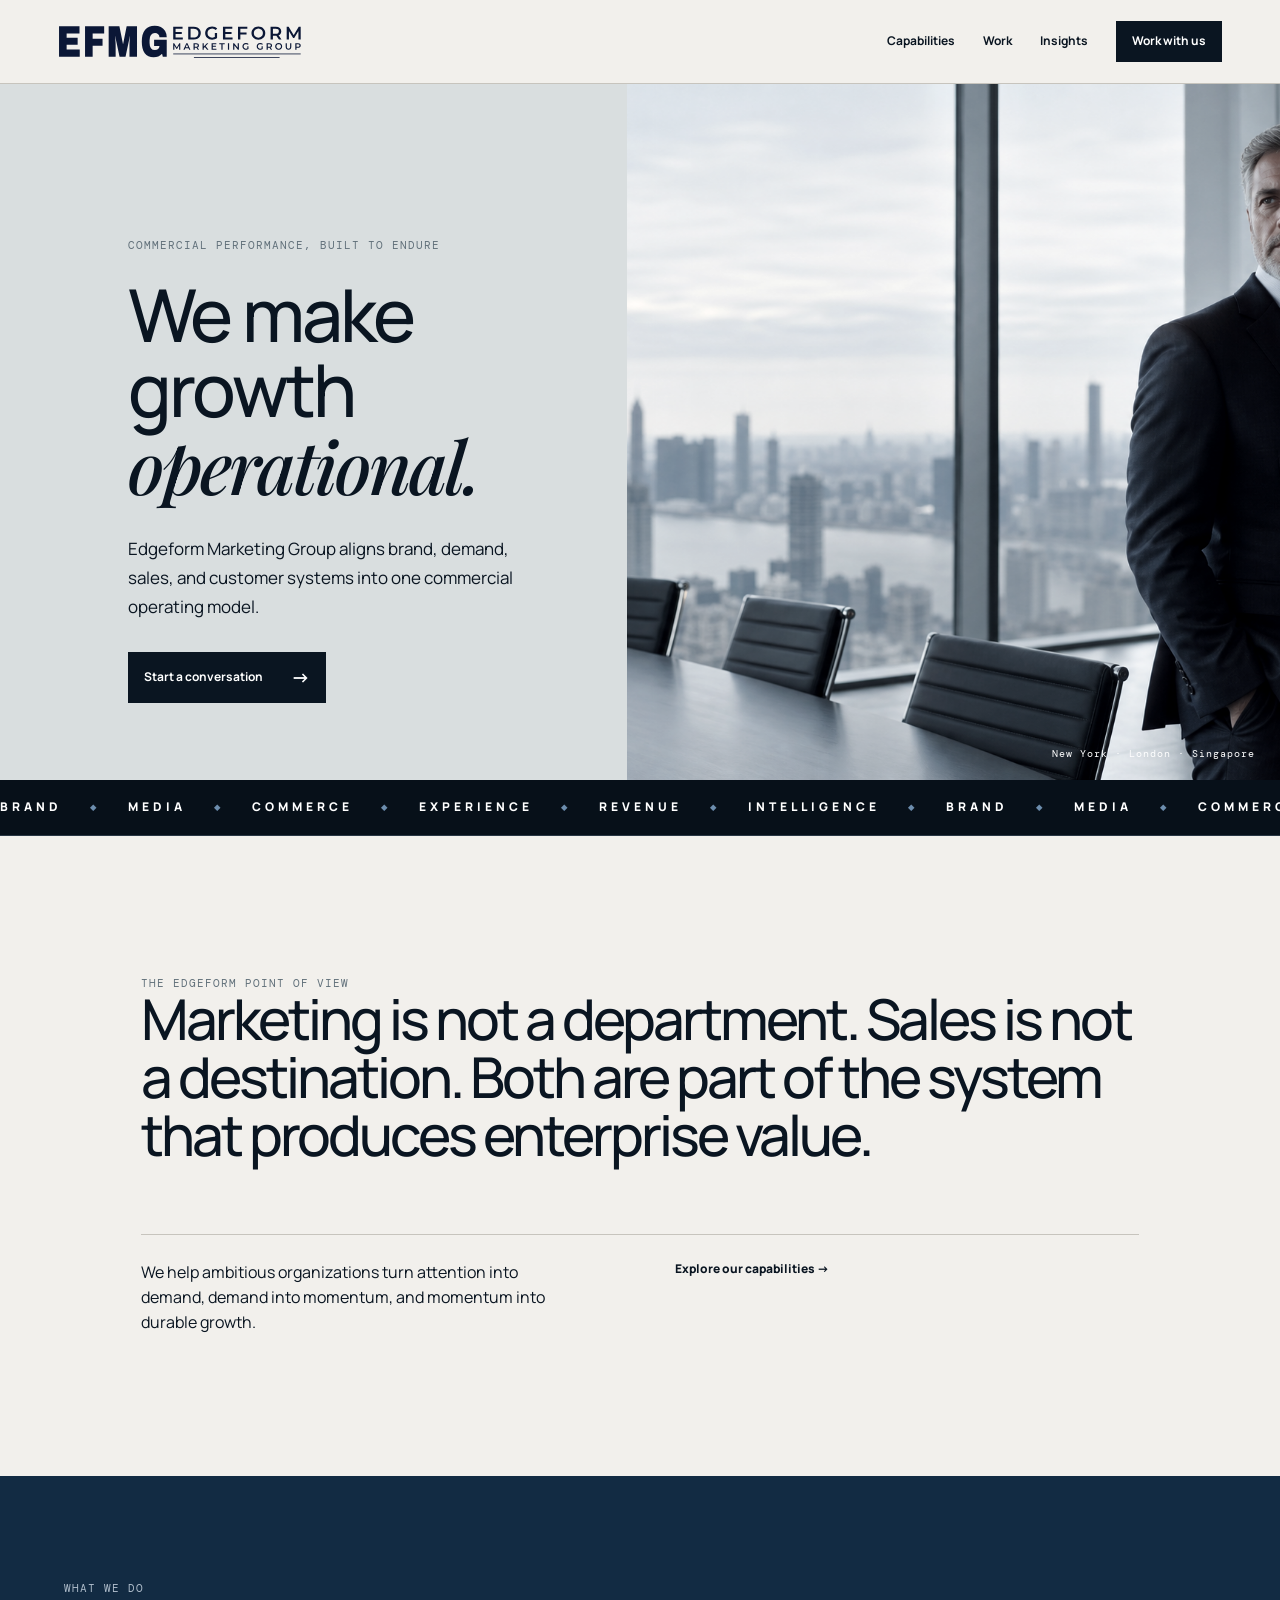
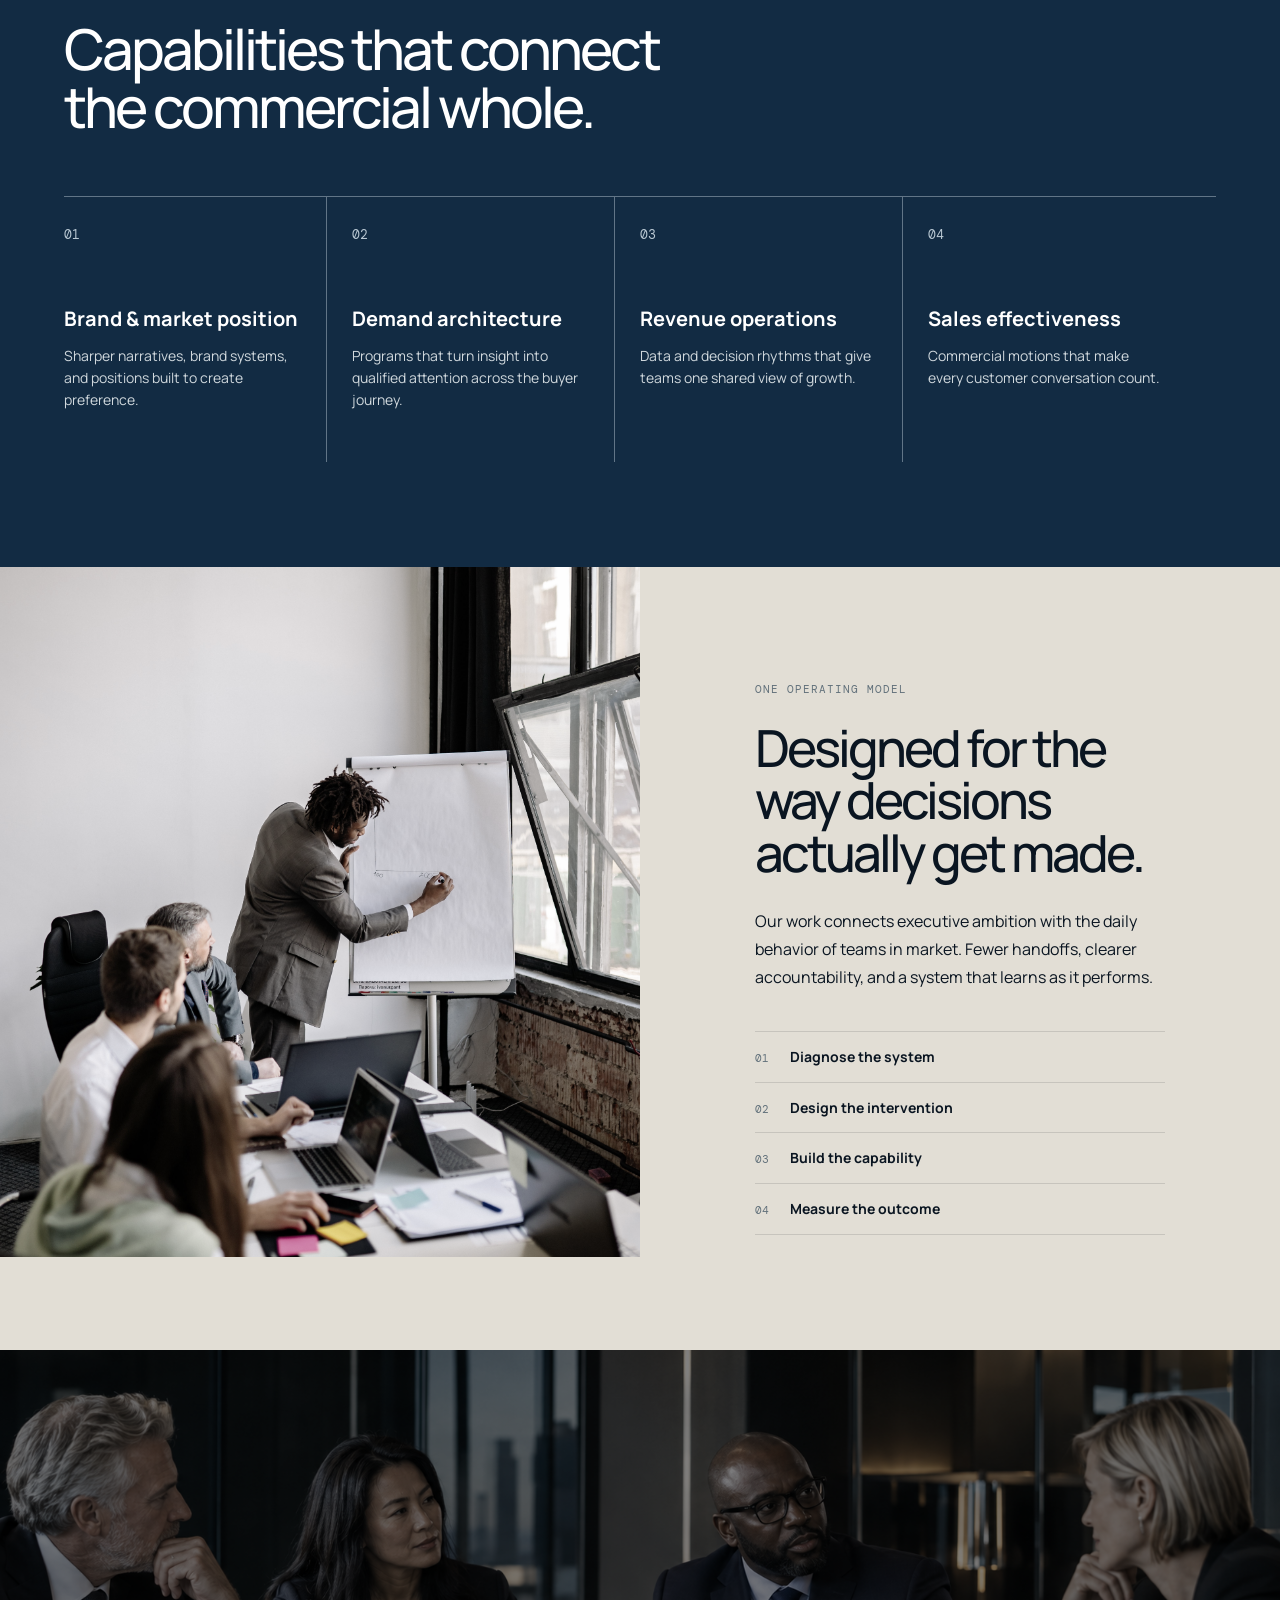
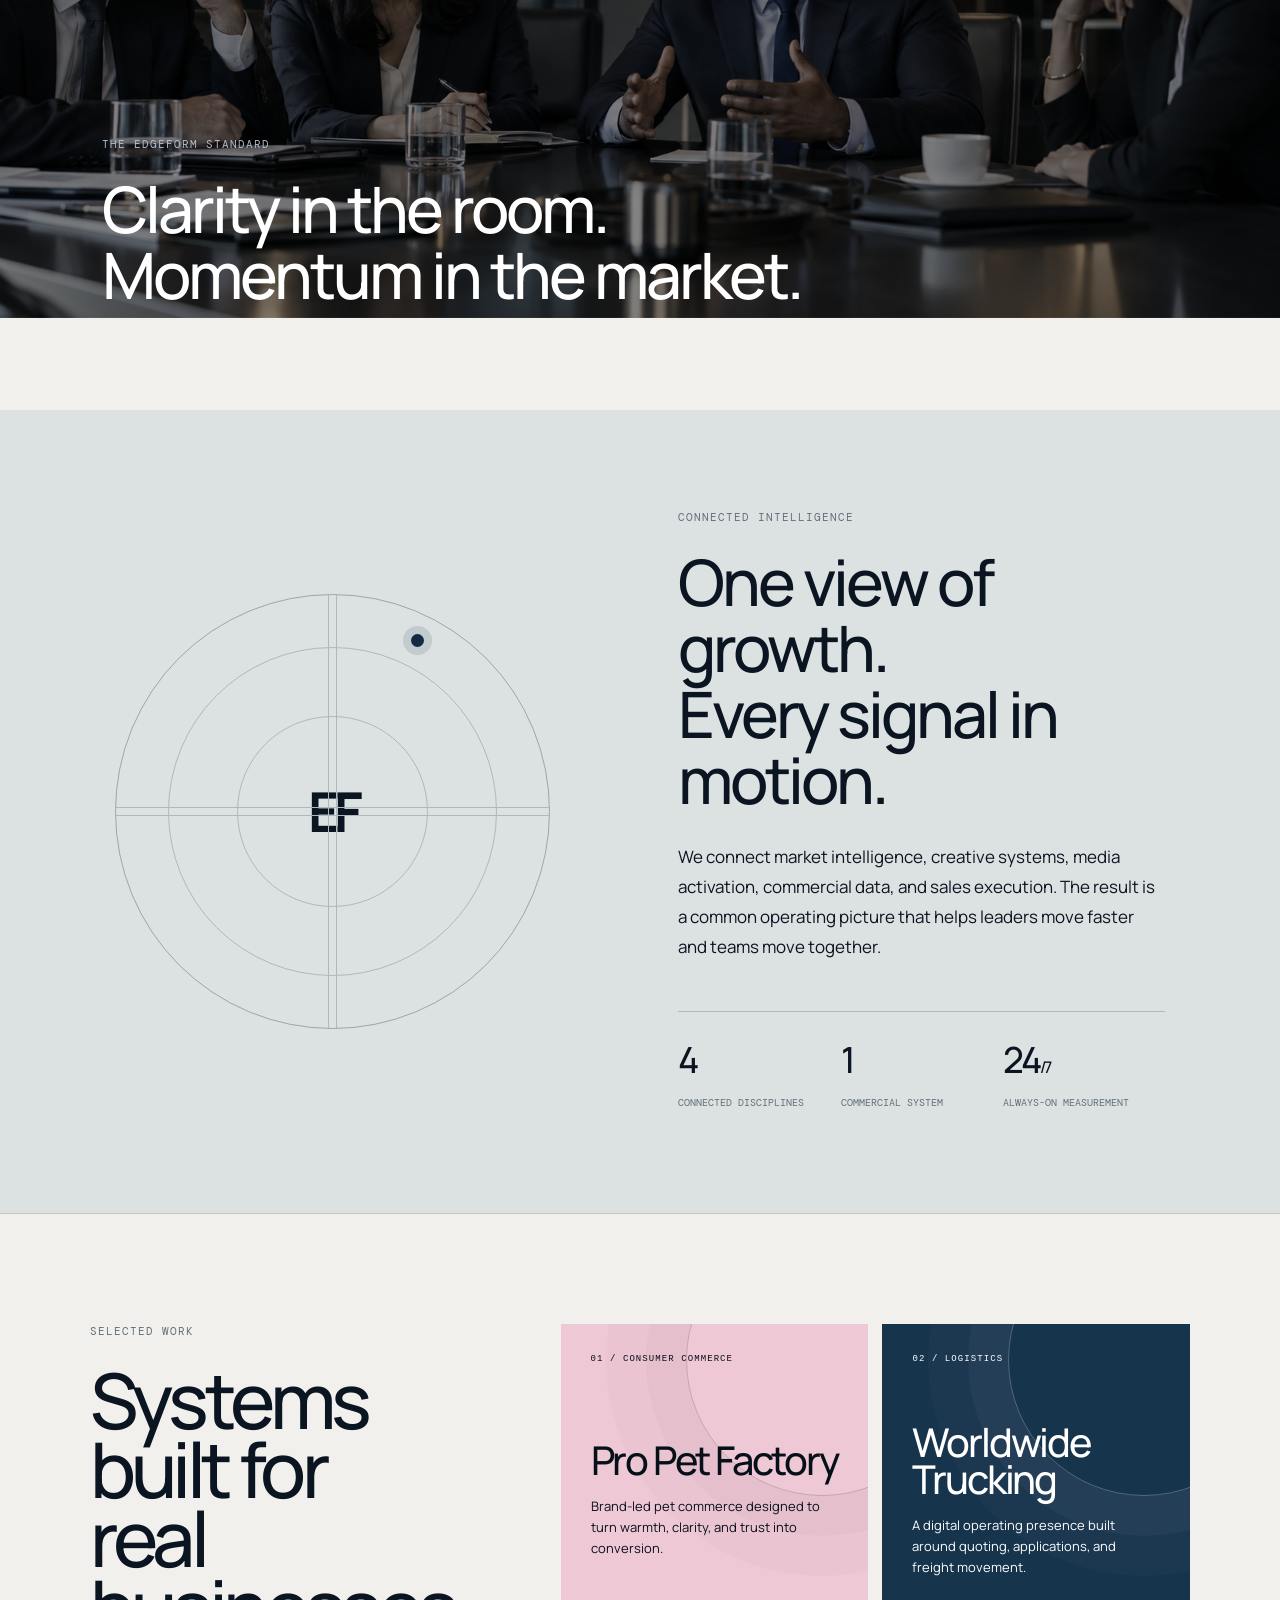
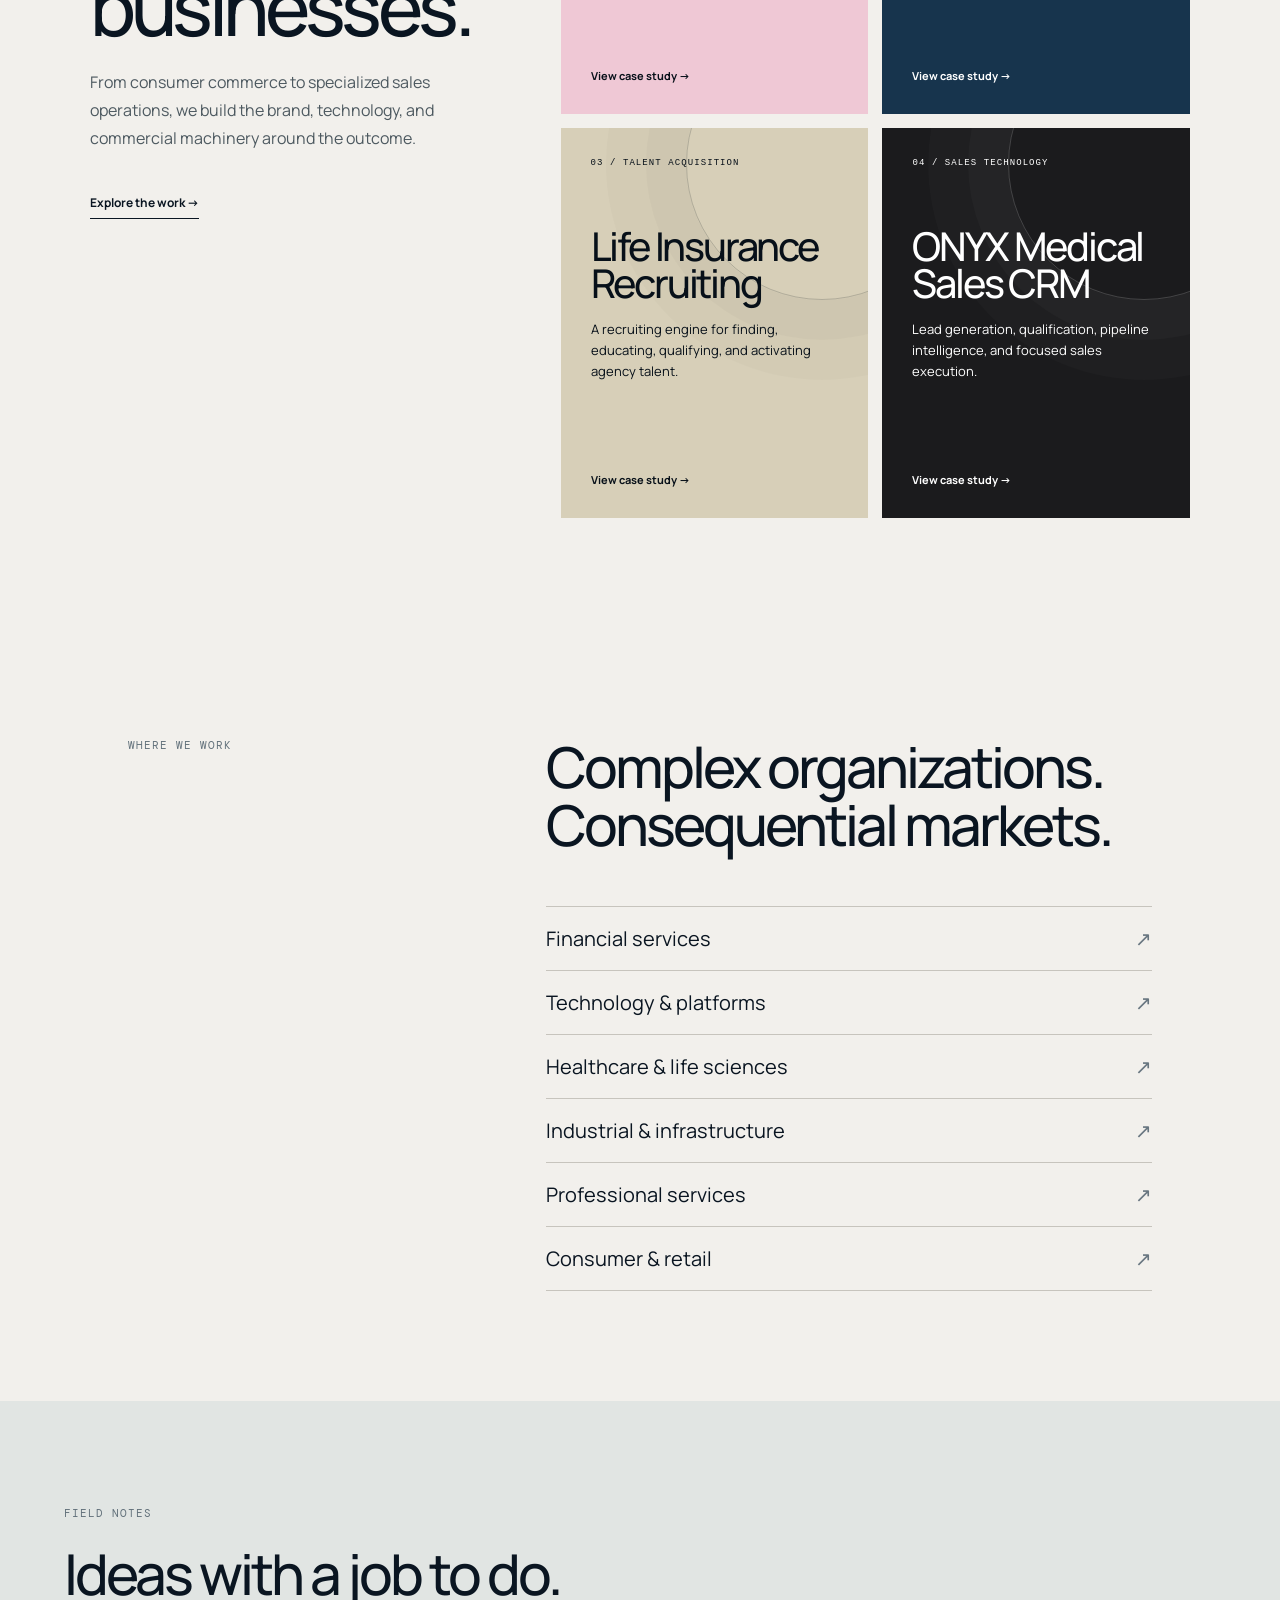
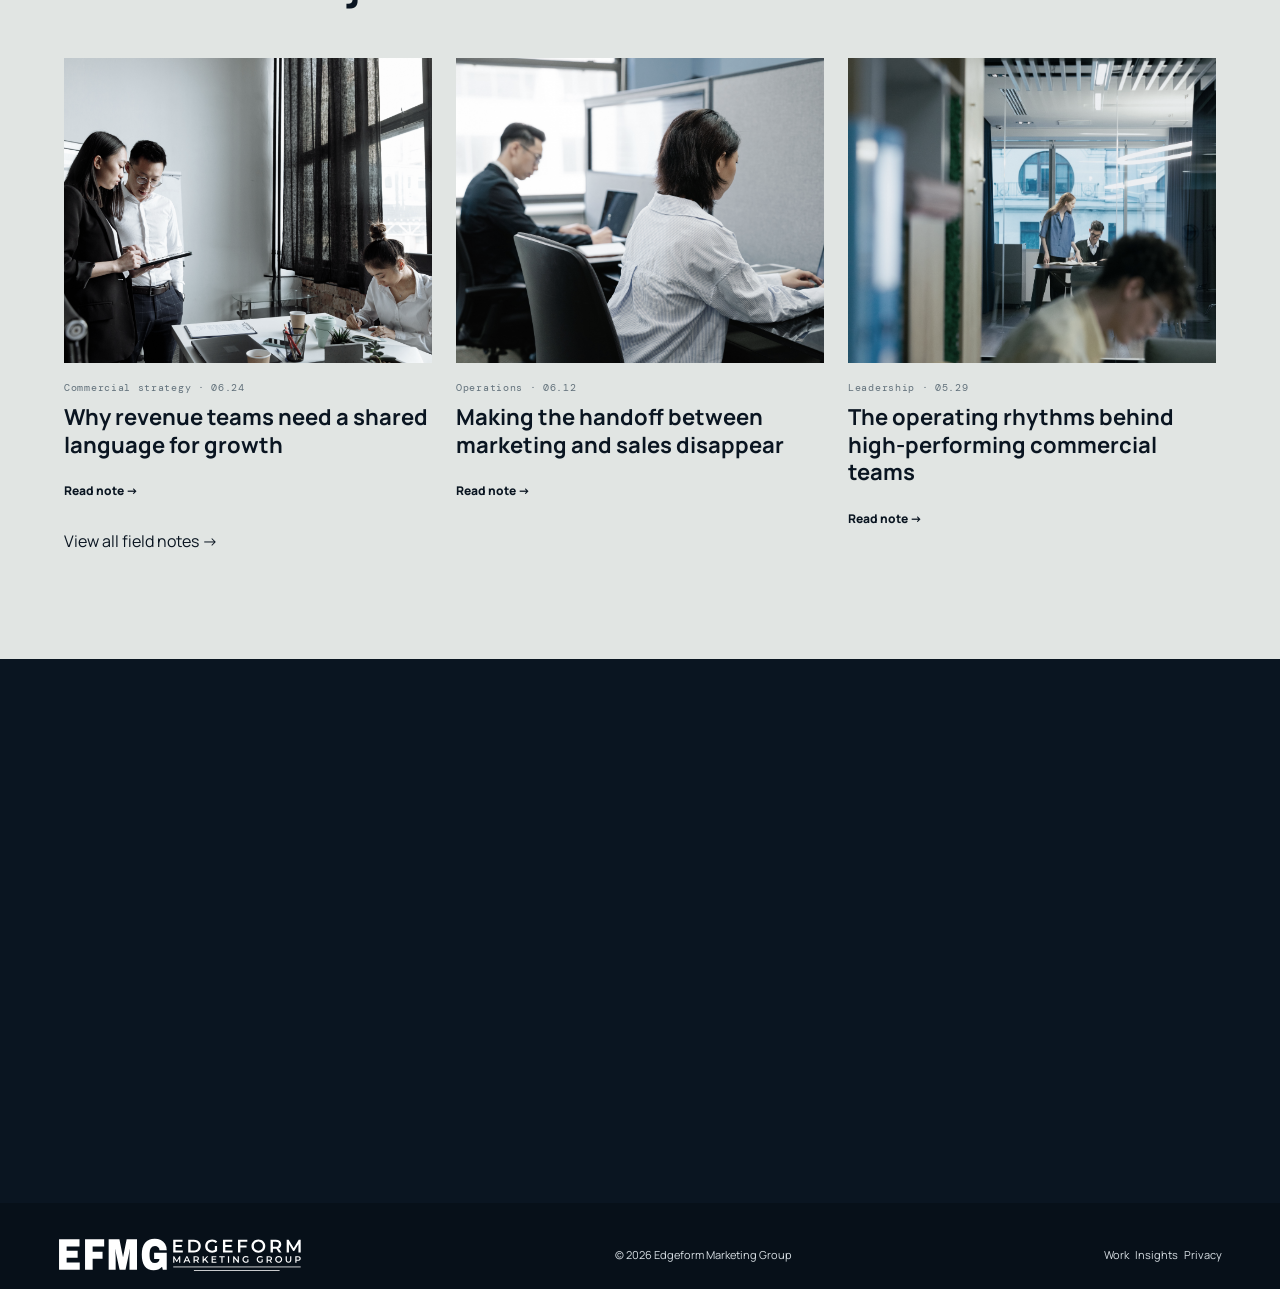
==== commit 2fbd706c: "Rebrand to Edgeform Marketing Group with new EFMG logo Replace text brand mark with SVG logo (navy +" ====
--- a/index.html
+++ b/index.html
@@ -1,5 +1,5 @@
-<!doctype html><html lang="en"><head><meta charset="utf-8"><meta name="viewport" content="width=device-width,initial-scale=1"><meta name="description" content="Edgeform Marketing Group aligns brand, demand, sales, and customer systems."><meta property="og:title" content="Edgeform Marketing Group — Systems built for real businesses"><meta property="og:description" content="Brand, technology, demand, and sales systems built around commercial outcomes."><meta property="og:type" content="website"><meta property="og:url" content="https://edgeform-media.com/"><meta property="og:image" content="https://edgeform-media.com/assets/efmg-work-og.png"><meta name="twitter:card" content="summary_large_image"><meta name="twitter:image" content="https://edgeform-media.com/assets/efmg-work-og.png"><title>Edgeform Marketing Group</title><script>document.documentElement.classList.add('js')</script><link rel="stylesheet" href="styles.css"><link rel="stylesheet" href="motion.css"><link rel="stylesheet" href="work.css"><style>html,body{overflow-x:hidden}</style></head><body><div class="scroll-progress" aria-hidden="true"></div>
-<header><a class="brand" href="#top"><b>EFMG</b><span>EDGEFORM<br>MARKETING GROUP</span></a><nav><a href="#capabilities">Capabilities</a><a href="/work/">Work</a><a href="/insights/">Insights</a><a class="cta" href="/form/">Work with us</a></nav></header>
+<!doctype html><html lang="en"><head><meta charset="utf-8"><meta name="viewport" content="width=device-width,initial-scale=1"><meta name="description" content="Edgeform Marketing Group aligns brand, demand, sales, and customer systems."><meta property="og:title" content="Edgeform Marketing Group — Systems built for real businesses"><meta property="og:description" content="Brand, technology, demand, and sales systems built around commercial outcomes."><meta property="og:type" content="website"><meta property="og:url" content="https://edgeformmarketing.com/"><meta property="og:image" content="https://edgeformmarketing.com/assets/efmg-work-og.png"><meta name="twitter:card" content="summary_large_image"><meta name="twitter:image" content="https://edgeformmarketing.com/assets/efmg-work-og.png"><title>Edgeform Marketing Group</title><link rel="icon" href="/favicon.svg" type="image/svg+xml"><script>document.documentElement.classList.add('js')</script><link rel="stylesheet" href="styles.css"><link rel="stylesheet" href="motion.css"><link rel="stylesheet" href="work.css"><style>html,body{overflow-x:hidden}</style></head><body><div class="scroll-progress" aria-hidden="true"></div>
+<header><a class="brand" href="#top"><img class="brand-logo" src="/assets/efmg-logo.svg" alt="Edgeform Marketing Group" width="220" height="31"></a><nav><a href="#capabilities">Capabilities</a><a href="/work/">Work</a><a href="/insights/">Insights</a><a class="cta" href="/form/">Work with us</a></nav></header>
 <main id="top"><section class="hero"><div><p class="eyebrow">Commercial performance, built to endure</p><h1>We make growth<br><i>operational.</i></h1><p>Edgeform Marketing Group aligns brand, demand, sales, and customer systems into one commercial operating model.</p><a class="button" href="/form/">Start a conversation <strong>→</strong></a></div><figure><img src="assets/executive.jpg" alt="Executive in a boardroom"><span class="image-wipe" aria-hidden="true"></span><figcaption>New York · London · Singapore</figcaption></figure></section>
 <section class="ticker" aria-label="Capabilities"><div><span>BRAND</span><b>◆</b><span>MEDIA</span><b>◆</b><span>COMMERCE</span><b>◆</b><span>EXPERIENCE</span><b>◆</b><span>REVENUE</span><b>◆</b><span>INTELLIGENCE</span><b>◆</b><span>BRAND</span><b>◆</b><span>MEDIA</span><b>◆</b><span>COMMERCE</span><b>◆</b><span>EXPERIENCE</span></div></section>
 <section class="statement"><p class="eyebrow">The Edgeform point of view</p><h2>Marketing is not a department. Sales is not a destination. Both are part of the system that produces enterprise value.</h2><div><p>We help ambitious organizations turn attention into demand, demand into momentum, and momentum into durable growth.</p><a href="#capabilities">Explore our capabilities →</a></div></section>
@@ -11,4 +11,4 @@
 <section class="sectors"><p class="eyebrow">Where we work</p><div><h2>Complex organizations.<br>Consequential markets.</h2><ul><li>Financial services</li><li>Technology &amp; platforms</li><li>Healthcare &amp; life sciences</li><li>Industrial &amp; infrastructure</li><li>Professional services</li><li>Consumer &amp; retail</li></ul></div></section>
 <section id="insights" class="insights"><p class="eyebrow">Field notes</p><h2>Ideas with a job to do.</h2><div class="notes"><article><img src="assets/stock1.jpg" alt="Professionals at work"><small>Commercial strategy · 06.24</small><h3>Why revenue teams need a shared language for growth</h3><a href="/insights/shared-language-for-growth/">Read note →</a></article><article><img src="assets/stock4.jpg" alt="People working in an office"><small>Operations · 06.12</small><h3>Making the handoff between marketing and sales disappear</h3><a href="/insights/ending-the-handoff/">Read note →</a></article><article><img src="assets/stock3.jpg" alt="Team working in a modern office"><small>Leadership · 05.29</small><h3>The operating rhythms behind high-performing commercial teams</h3><a href="/insights/operating-rhythms/">Read note →</a></article></div><a class="all-insights" href="/insights/">View all field notes →</a></section>
 <section id="contact" class="contact"><p class="eyebrow">Make the next move</p><h2>Your commercial system<br>can do more.</h2><a class="button pale" href="/form/">Brief us on the opportunity <strong>→</strong></a></section></main>
-<footer><a class="brand" href="#top"><b>EFMG</b><span>EDGEFORM<br>MARKETING GROUP</span></a><span>© 2026 Edgeform Marketing Group</span><span><a href="/work/">Work</a> &nbsp; <a href="/insights/">Insights</a> &nbsp; Privacy</span></footer><script src="motion.js"></script><script src="work-motion.js"></script></body></html>
+<footer><a class="brand" href="#top"><img class="brand-logo" src="/assets/efmg-logo-white.svg" alt="Edgeform Marketing Group" width="220" height="31"></a><span>© 2026 Edgeform Marketing Group</span><span><a href="/work/">Work</a> &nbsp; <a href="/insights/">Insights</a> &nbsp; Privacy</span></footer><script src="motion.js"></script><script src="work-motion.js"></script></body></html>
--- a/styles.css
+++ b/styles.css
@@ -1,2 +1,4 @@
 @import url('https://fonts.googleapis.com/css2?family=DM+Mono&family=Manrope:wght@400;500;600;700;800&family=Playfair+Display:ital,wght@0,500;0,600;1,500&display=swap');
 :root{--ink:#0a1521;--navy:#122b43;--paper:#f2f0ec;--line:#c7c4bd}*{box-sizing:border-box}html{scroll-behavior:smooth}body{margin:0;background:var(--paper);color:var(--ink);font:16px/1.55 Manrope,Arial,sans-serif}a{color:inherit;text-decoration:none}header{height:84px;padding:0 4.5vw;display:flex;align-items:center;justify-content:space-between;border-bottom:1px solid var(--line);position:sticky;top:0;background:var(--paper);z-index:2}.brand{display:flex;gap:10px;align-items:center;font-size:9px;line-height:1.25;font-weight:800;letter-spacing:1.1px}.brand b{display:grid;place-items:center;width:54px;height:35px;background:var(--ink);color:#fff;letter-spacing:-1px;font-size:12px}nav{display:flex;gap:28px;align-items:center;font-size:12px;font-weight:700}.cta,.button{background:var(--ink);color:white;padding:11px 16px}.hero{display:grid;grid-template-columns:49% 51%;min-height:680px;background:#d9dedf}.hero>div{padding:12vw 8vw 6vw 10vw}.eyebrow{font:11px 'DM Mono',monospace;letter-spacing:1px;text-transform:uppercase;color:#62717b;margin:0 0 25px}.hero h1,h2{margin:0;font-size:clamp(42px,5.7vw,90px);line-height:1.03;letter-spacing:-3px;font-weight:500}.hero i{font-family:'Playfair Display',serif}.hero>div>p:not(.eyebrow){max-width:390px;font-size:17px;line-height:1.7;margin:30px 0}.button{display:inline-flex;gap:28px;align-items:center;font-size:12px;font-weight:700}.button strong{font-size:19px}.hero figure,.model figure{margin:0;position:relative;overflow:hidden}.hero img,.model img,.band img,.notes img{display:block;width:100%;height:100%;object-fit:cover}.hero img{filter:saturate(.65) contrast(1.05)}figcaption{position:absolute;bottom:20px;right:25px;color:#fff;font:10px 'DM Mono';letter-spacing:1px}.statement{padding:11vw}.statement h2{max-width:1080px;font-size:clamp(34px,4.4vw,67px)}.statement>div{border-top:1px solid var(--line);padding-top:25px;margin-top:70px;display:grid;grid-template-columns:1fr 1fr;gap:70px}.statement p{max-width:430px;margin:0}.statement a,.notes a{font-size:12px;font-weight:800}.capabilities{padding:105px 5vw;background:var(--navy);color:white}.capabilities .eyebrow,.band .eyebrow,.contact .eyebrow{color:#aebcca}.capabilities h2,.sectors h2,.contact h2{font-size:clamp(37px,4.4vw,67px)}.cards{display:grid;grid-template-columns:repeat(4,1fr);margin-top:60px;border-top:1px solid #617587}.cards article{min-height:265px;padding:24px 25px 24px 0;margin-right:25px;border-right:1px solid #617587}.cards article:last-child{border:0}.cards small{font-family:'DM Mono';color:#b9c8d3}.cards h3{font-size:20px;line-height:1.2;margin:62px 0 12px}.cards p{font-size:14px;color:#d0d8dd}.model{display:grid;grid-template-columns:1fr 1fr;background:#e2ded5}.model figure{height:690px}.model figure img{filter:saturate(.55)}.model>div{padding:9vw}.model h2{font-size:clamp(35px,4vw,62px)}.model>div>p:not(.eyebrow){line-height:1.75;margin:28px 0 40px}.model ol{list-style:none;padding:0;margin:0;border-top:1px solid var(--line);counter-reset:item}.model li{border-bottom:1px solid var(--line);padding:14px 0;font-size:14px;font-weight:700}.model li:before{counter-increment:item;content:'0' counter(item);font:11px 'DM Mono';color:#62717b;display:inline-block;width:35px}.band{height:660px;position:relative;overflow:hidden}.band img{filter:brightness(.52) saturate(.6)}.band div{position:absolute;left:8vw;bottom:8vw;color:#fff}.band h2{font-size:clamp(42px,5vw,77px)}.sectors{padding:110px 10vw;display:grid;grid-template-columns:1fr 2fr;gap:9vw}.sectors ul{padding:0;margin:52px 0 0;list-style:none;border-top:1px solid var(--line)}.sectors li{font-size:20px;padding:16px 0;border-bottom:1px solid var(--line)}.sectors li:after{content:'↗';float:right;color:#687680}.insights{padding:105px 5vw;background:#e1e5e3}.insights h2{font-size:clamp(37px,4.4vw,67px);margin-bottom:55px}.notes{display:grid;grid-template-columns:repeat(3,1fr);gap:24px}.notes img{height:305px;filter:saturate(.65)}.notes small{display:block;font:10px 'DM Mono';letter-spacing:.7px;color:#62717b;margin:18px 0 10px}.notes h3{font-size:22px;line-height:1.25;margin:0 0 18px}.contact{padding:130px 10vw;background:var(--ink);color:white}.contact h2{font-size:clamp(48px,6vw,90px);margin-bottom:35px}.pale{background:#e8e6df;color:var(--ink)}footer{padding:35px 4.5vw;background:#071019;color:#d8dfe4;display:flex;align-items:center;justify-content:space-between;font-size:11px}@media(max-width:760px){header{padding:0 20px;height:72px}nav a:not(.cta){display:none}.hero,.model{grid-template-columns:1fr}.hero>div{padding:95px 24px 55px}.hero figure{height:430px}.statement,.capabilities,.insights{padding:75px 24px}.statement>div,.sectors{grid-template-columns:1fr;gap:25px}.cards,.notes{grid-template-columns:1fr}.cards article{min-height:0;margin:0;border-right:0;border-bottom:1px solid #617587}.cards h3{margin:28px 0 10px}.model figure{height:460px}.model>div{padding:75px 24px}.band{height:500px}.band div{left:24px;bottom:50px}.sectors{padding:75px 24px}.notes{gap:45px}.contact{padding:90px 24px}footer{display:grid;gap:20px;justify-content:start}}
+
+.brand-logo{display:block;height:34px;width:auto;max-width:none}@media(max-width:760px){.brand-logo{height:26px}}
--- a/work.css
+++ b/work.css
@@ -1 +1,3 @@
 .work-section{padding:110px 7vw;background:#f2f0ec;display:grid;grid-template-columns:.72fr 1.28fr;gap:7vw;border-top:1px solid #c5c6c2}.work-copy{position:sticky;top:120px;align-self:start}.work-copy h2{font-size:clamp(50px,6vw,92px);line-height:.9;letter-spacing:-.06em;margin:27px 0}.work-copy>p:not(.eyebrow){max-width:420px;font-size:16px;line-height:1.75;color:#4d5960}.work-copy>a{display:inline-block;margin-top:26px;font-size:12px;font-weight:700;border-bottom:1px solid;padding-bottom:5px}.work-grid{display:grid;grid-template-columns:1fr 1fr;gap:14px}.work-card{min-height:390px;padding:30px;background:#dce1e2;display:flex;flex-direction:column;position:relative;overflow:hidden;transition:transform .55s cubic-bezier(.22,1,.36,1),box-shadow .55s;color:#071019}.work-card:before{content:"";position:absolute;width:270px;height:270px;border:1px solid rgba(7,16,25,.19);border-radius:50%;right:-90px;top:-100px;box-shadow:0 0 0 40px rgba(7,16,25,.025),0 0 0 80px rgba(7,16,25,.018);transition:transform .8s cubic-bezier(.22,1,.36,1)}.work-card:hover{transform:translateY(-8px);box-shadow:0 24px 60px rgba(7,16,25,.13)}.work-card:hover:before{transform:scale(1.13) rotate(12deg)}.work-card span{font:500 9px 'DM Mono',monospace;text-transform:uppercase;letter-spacing:.12em;position:relative;z-index:1}.work-card h3{font-size:clamp(31px,3.1vw,50px);font-weight:500;line-height:.95;letter-spacing:-.055em;margin:auto 0 16px;max-width:390px;position:relative;z-index:1}.work-card p{font-size:13px;line-height:1.6;max-width:360px;margin:0 0 30px;position:relative;z-index:1}.work-card b{font-size:11px;margin-top:auto;position:relative;z-index:1}.work-card-pet{background:#efc8d5}.work-card-worldwide{background:#17344d;color:white}.work-card-worldwide:before{border-color:rgba(255,255,255,.25);box-shadow:0 0 0 40px rgba(255,255,255,.03),0 0 0 80px rgba(255,255,255,.02)}.work-card-insurance{background:#d7cfb8}.work-card-onyx{background:#1b1b1d;color:white}.work-card-onyx:before{border-color:rgba(255,255,255,.18);box-shadow:0 0 0 40px rgba(255,255,255,.025),0 0 0 80px rgba(255,255,255,.015)}.js .work-copy,.js .work-card{opacity:0;transform:translateY(50px);transition:opacity .85s cubic-bezier(.22,1,.36,1),transform .85s cubic-bezier(.22,1,.36,1),box-shadow .55s}.js .work-card:nth-child(2){transition-delay:.08s}.js .work-card:nth-child(3){transition-delay:.16s}.js .work-card:nth-child(4){transition-delay:.24s}.js .work-copy.work-visible,.js .work-card.work-visible{opacity:1;transform:none}.case-page{background:#f2f0ec;color:#071019}.case-nav{height:88px;padding:0 6vw;display:flex;align-items:center;justify-content:space-between;border-bottom:1px solid #c9c9c3}.case-nav .brand{display:flex;align-items:center;gap:13px}.case-nav .brand b{font-size:25px;letter-spacing:-2px}.case-nav .brand span,.case-kicker,.case-num{font:500 10px/1.35 'DM Mono',monospace;letter-spacing:.13em;text-transform:uppercase}.case-nav>a:last-child{font-size:12px;border-bottom:1px solid;padding-bottom:4px}.case-hero{padding:8vw 6vw 7vw;min-height:66vh;display:grid;grid-template-columns:1.15fr .85fr;align-items:end;gap:8vw;border-bottom:1px solid #c9c9c3}.case-hero h1{font-size:clamp(65px,10vw,150px);line-height:.79;letter-spacing:-.08em;font-weight:500;margin:25px 0}.case-hero h1 i{font-family:Georgia,serif;font-weight:400;color:#315e81}.case-hero p{font-size:18px;line-height:1.75;max-width:480px}.case-stack{padding:0 6vw 10vw}.case{display:grid;grid-template-columns:.72fr 1.28fr;gap:8vw;padding:9vw 0;border-bottom:1px solid #c9c9c3;scroll-margin-top:40px}.case:last-child{border-bottom:0}.case-num{color:#526069}.case h2{font-size:clamp(46px,6.5vw,92px);line-height:.92;letter-spacing:-.06em;margin:15px 0 34px;font-weight:500}.case-lede{font-size:20px!important;color:#173b5f}.case-body p{font-size:15px;line-height:1.8;max-width:690px;margin:0 0 22px}.case-tags{display:flex;flex-wrap:wrap;gap:8px;margin:32px 0}.case-tags span{border:1px solid #aeb6b2;padding:8px 11px;font:500 9px 'DM Mono',monospace;text-transform:uppercase;letter-spacing:.08em}.case-link{display:inline-block;margin-top:14px;font-size:12px;font-weight:700;border-bottom:1px solid;padding-bottom:5px}.case-visual{min-height:420px;background:#102019;color:white;display:grid;place-items:center;position:relative;overflow:hidden;margin-top:35px}.case-visual:before,.case-visual:after{content:"";position:absolute;border:1px solid rgba(255,255,255,.2);border-radius:50%;width:420px;height:420px}.case-visual:after{width:260px;height:260px}.case-visual b{font-size:clamp(45px,8vw,120px);letter-spacing:-.08em;position:relative;z-index:1}.case-visual.pet{background:#efc8d5;color:#071019}.case-visual.pet:before,.case-visual.pet:after{border-color:rgba(7,16,25,.18)}.case-visual.worldwide{background:#17344d}.case-visual.insurance{background:#d7cfb8;color:#071019}.case-visual.insurance:before,.case-visual.insurance:after{border-color:rgba(7,16,25,.18)}.case-visual.onyx{background:#1b1b1d}.case-cta{background:#071019;color:white;padding:8vw 6vw;display:flex;justify-content:space-between;align-items:end}.case-cta h2{font-size:clamp(48px,7vw,100px);line-height:.85;letter-spacing:-.07em;margin:18px 0;max-width:850px}.case-cta a{font-size:12px;border-bottom:1px solid;padding-bottom:6px}.case-reveal{opacity:0;transform:translateY(46px);transition:opacity .85s cubic-bezier(.22,1,.36,1),transform .85s cubic-bezier(.22,1,.36,1)}.case-reveal.work-visible{opacity:1;transform:none}@media(max-width:850px){.work-section,.case-hero,.case{grid-template-columns:1fr}.work-copy{position:relative;top:auto}.work-grid{margin-top:50px}.case{gap:40px}.case-hero{padding-top:120px}.case-cta{display:block}.case-cta a{display:inline-block;margin-top:25px}}@media(max-width:560px){.work-section{padding:80px 24px}.work-grid{grid-template-columns:1fr}.work-card{min-height:330px}.case-nav{height:72px;padding:0 22px}.case-nav .brand span{display:none}.case-hero,.case-stack{padding-left:24px;padding-right:24px}.case-stack{padding-bottom:80px}.case{padding:90px 0}.case-visual{min-height:300px}.case-cta{padding:80px 24px}}@media(prefers-reduced-motion:reduce){.js .work-copy,.js .work-card,.case-reveal{opacity:1;transform:none;transition:none}}
+
+.brand-logo{display:block;height:34px;width:auto;max-width:none}@media(max-width:760px){.brand-logo{height:26px}}
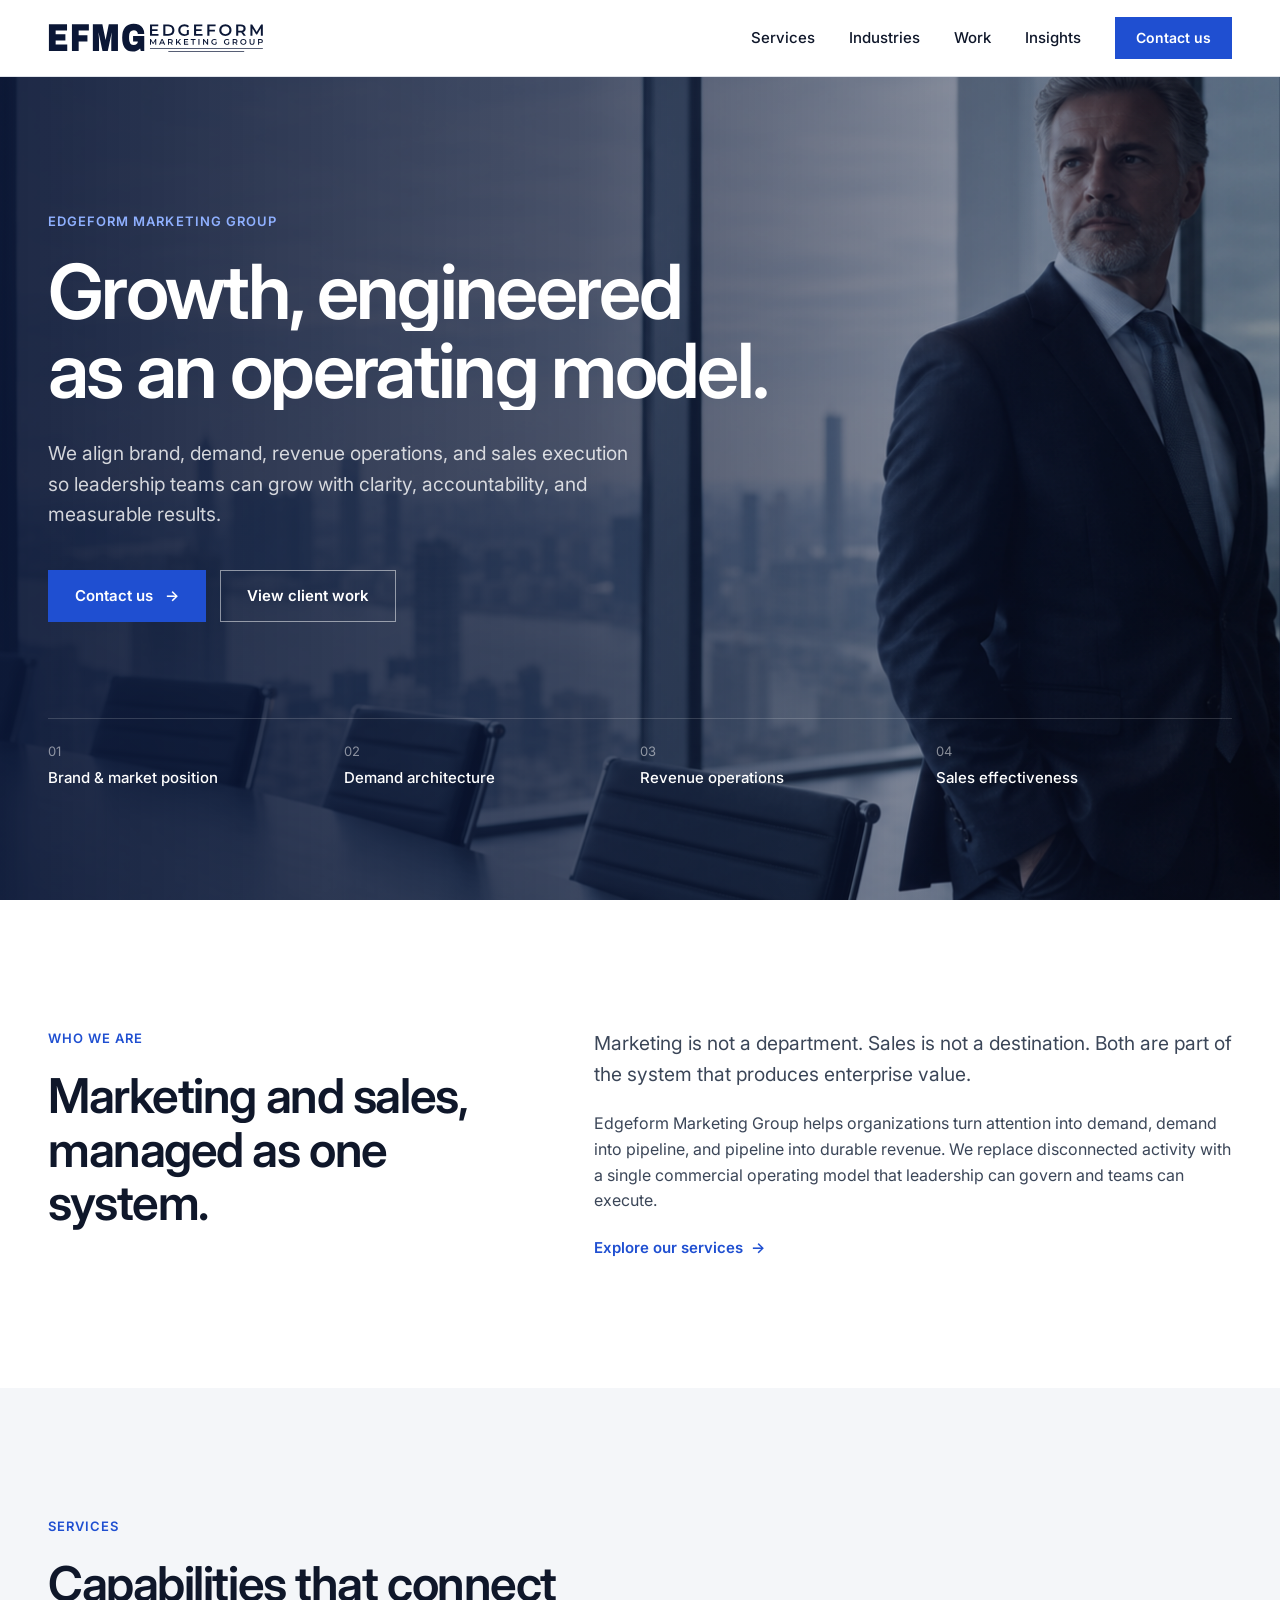
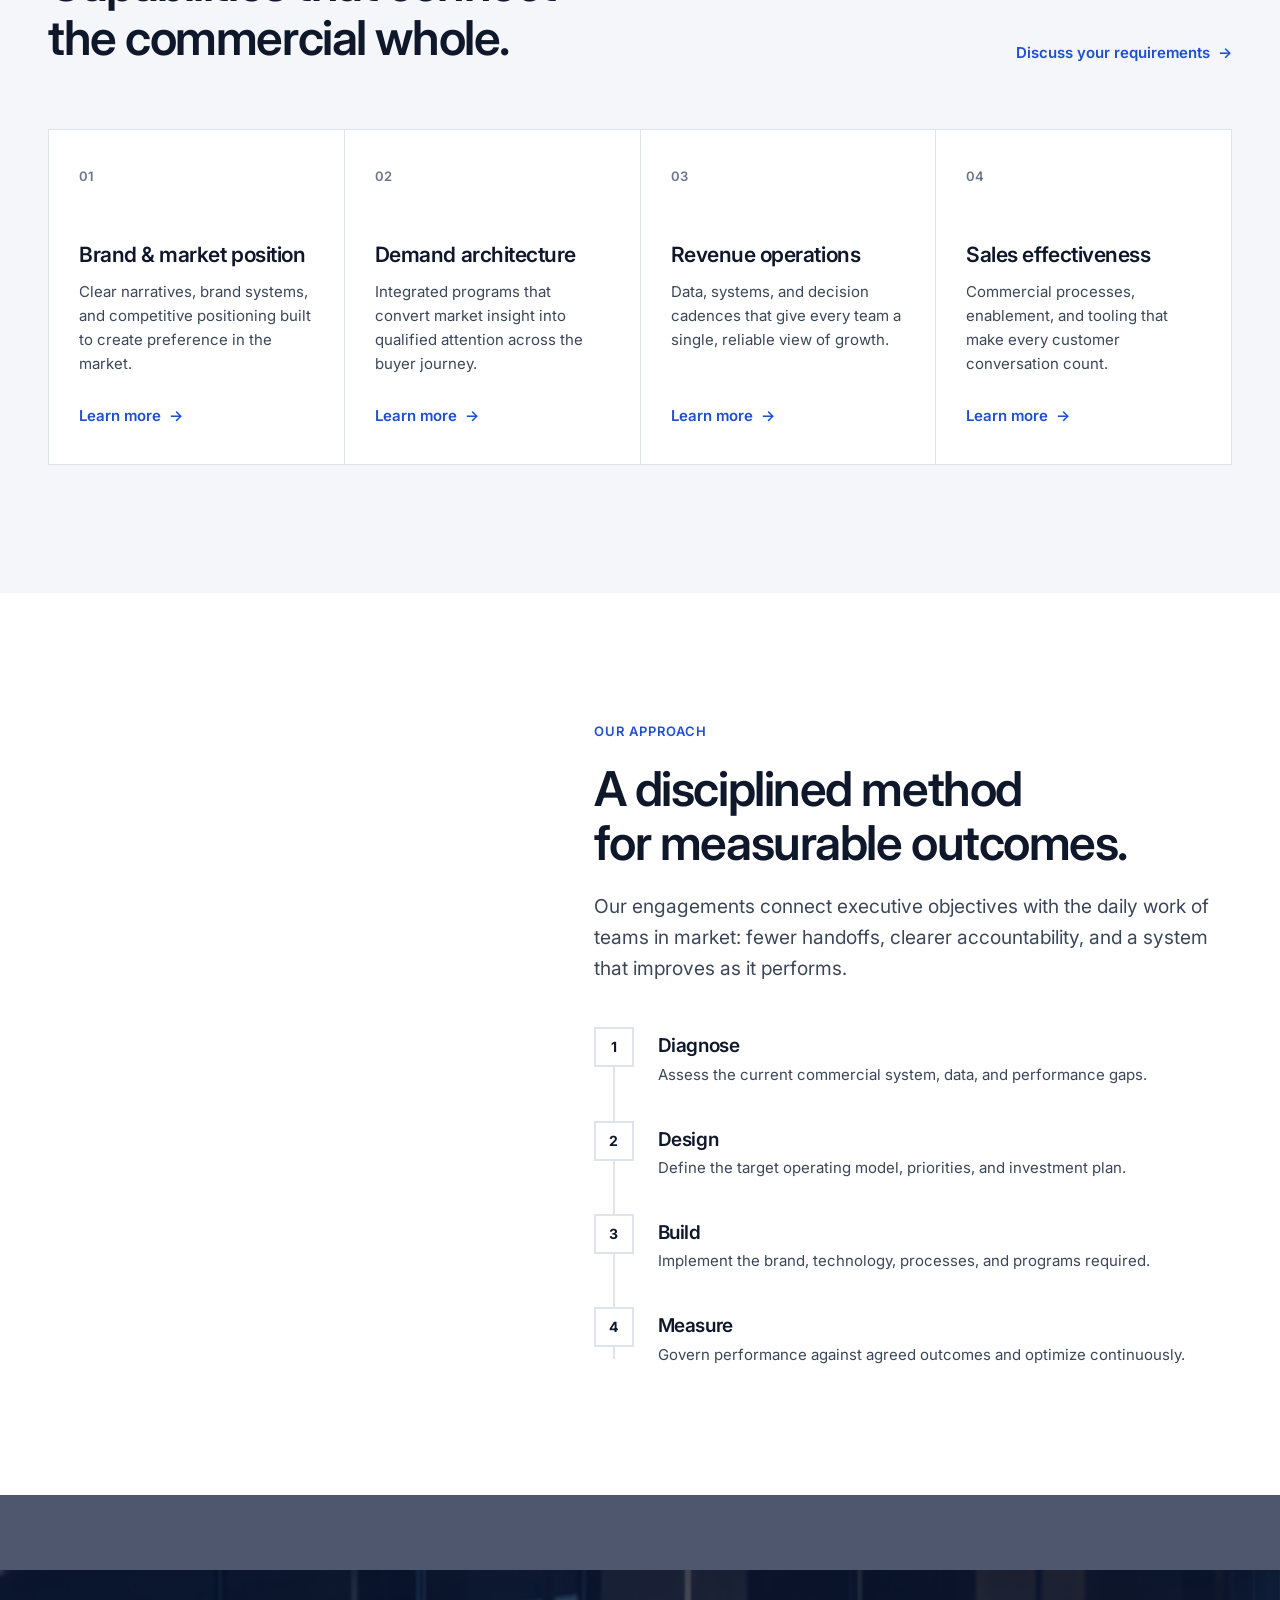
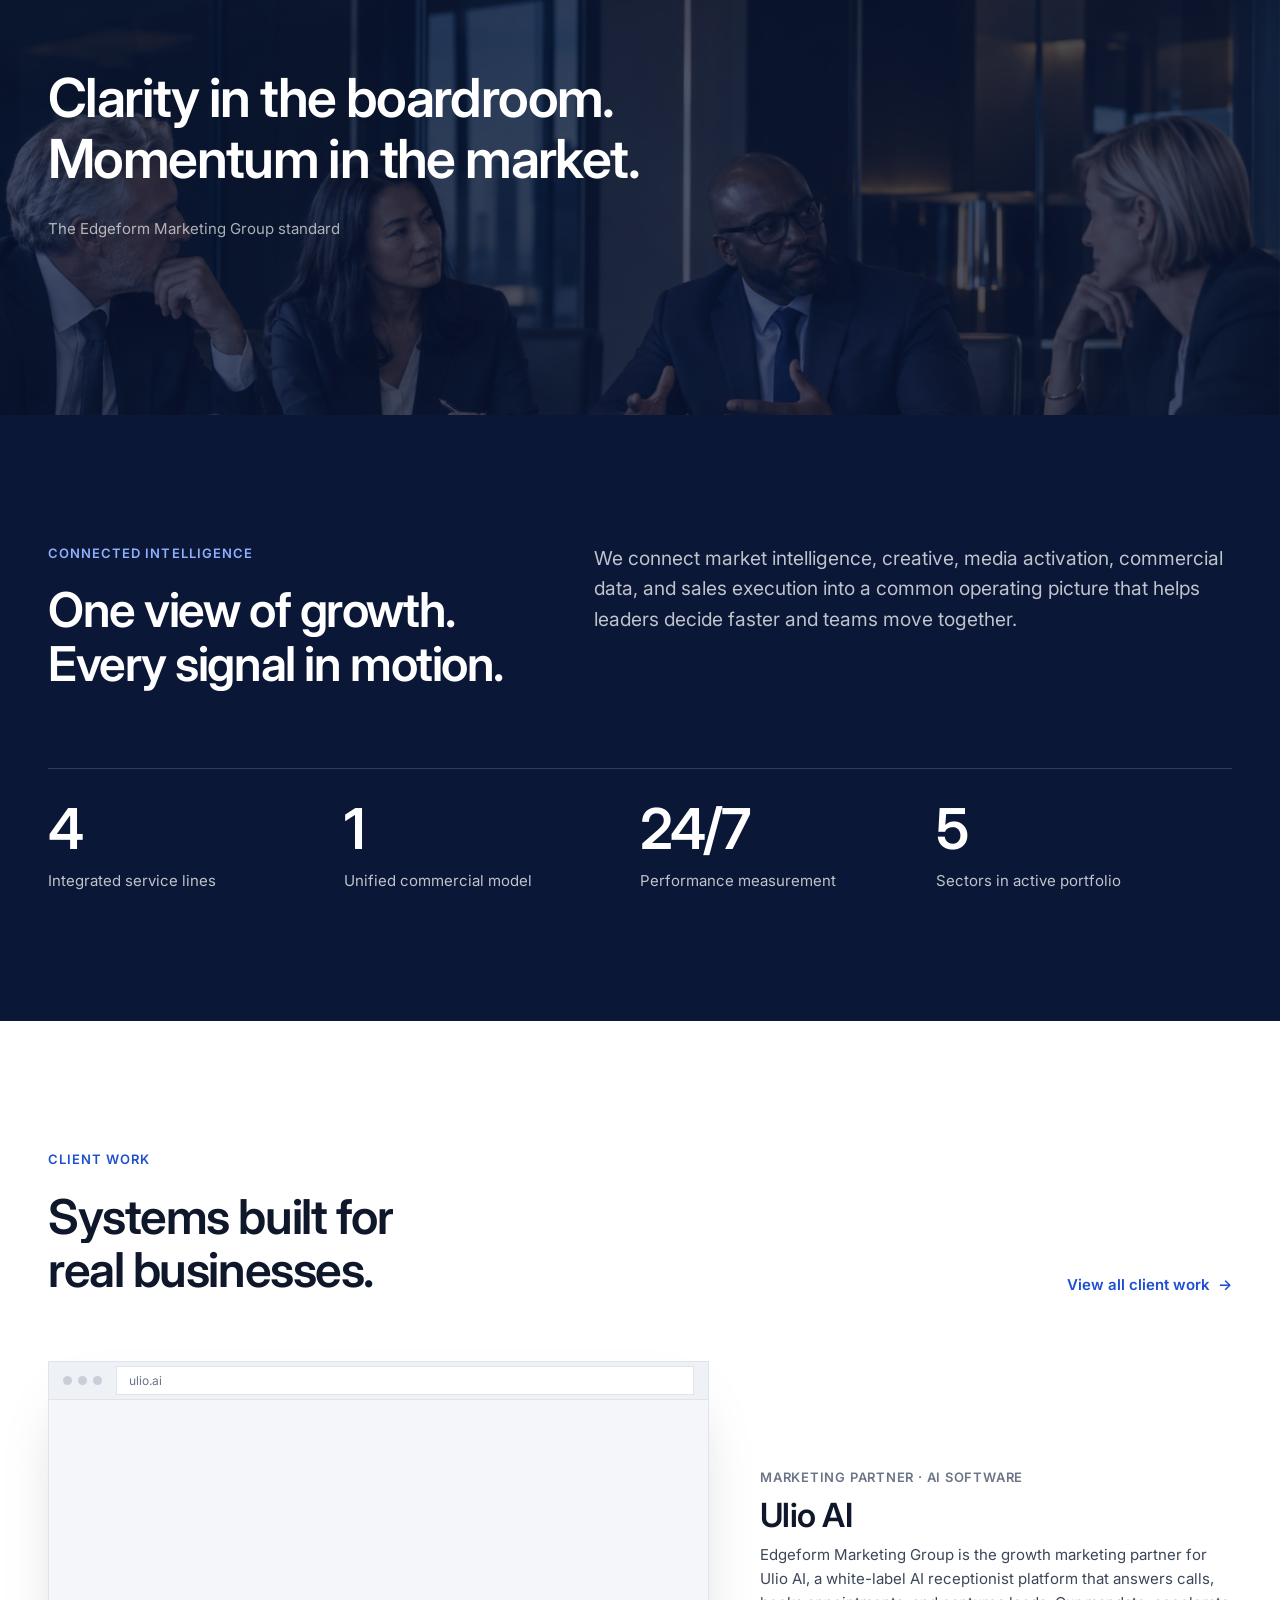
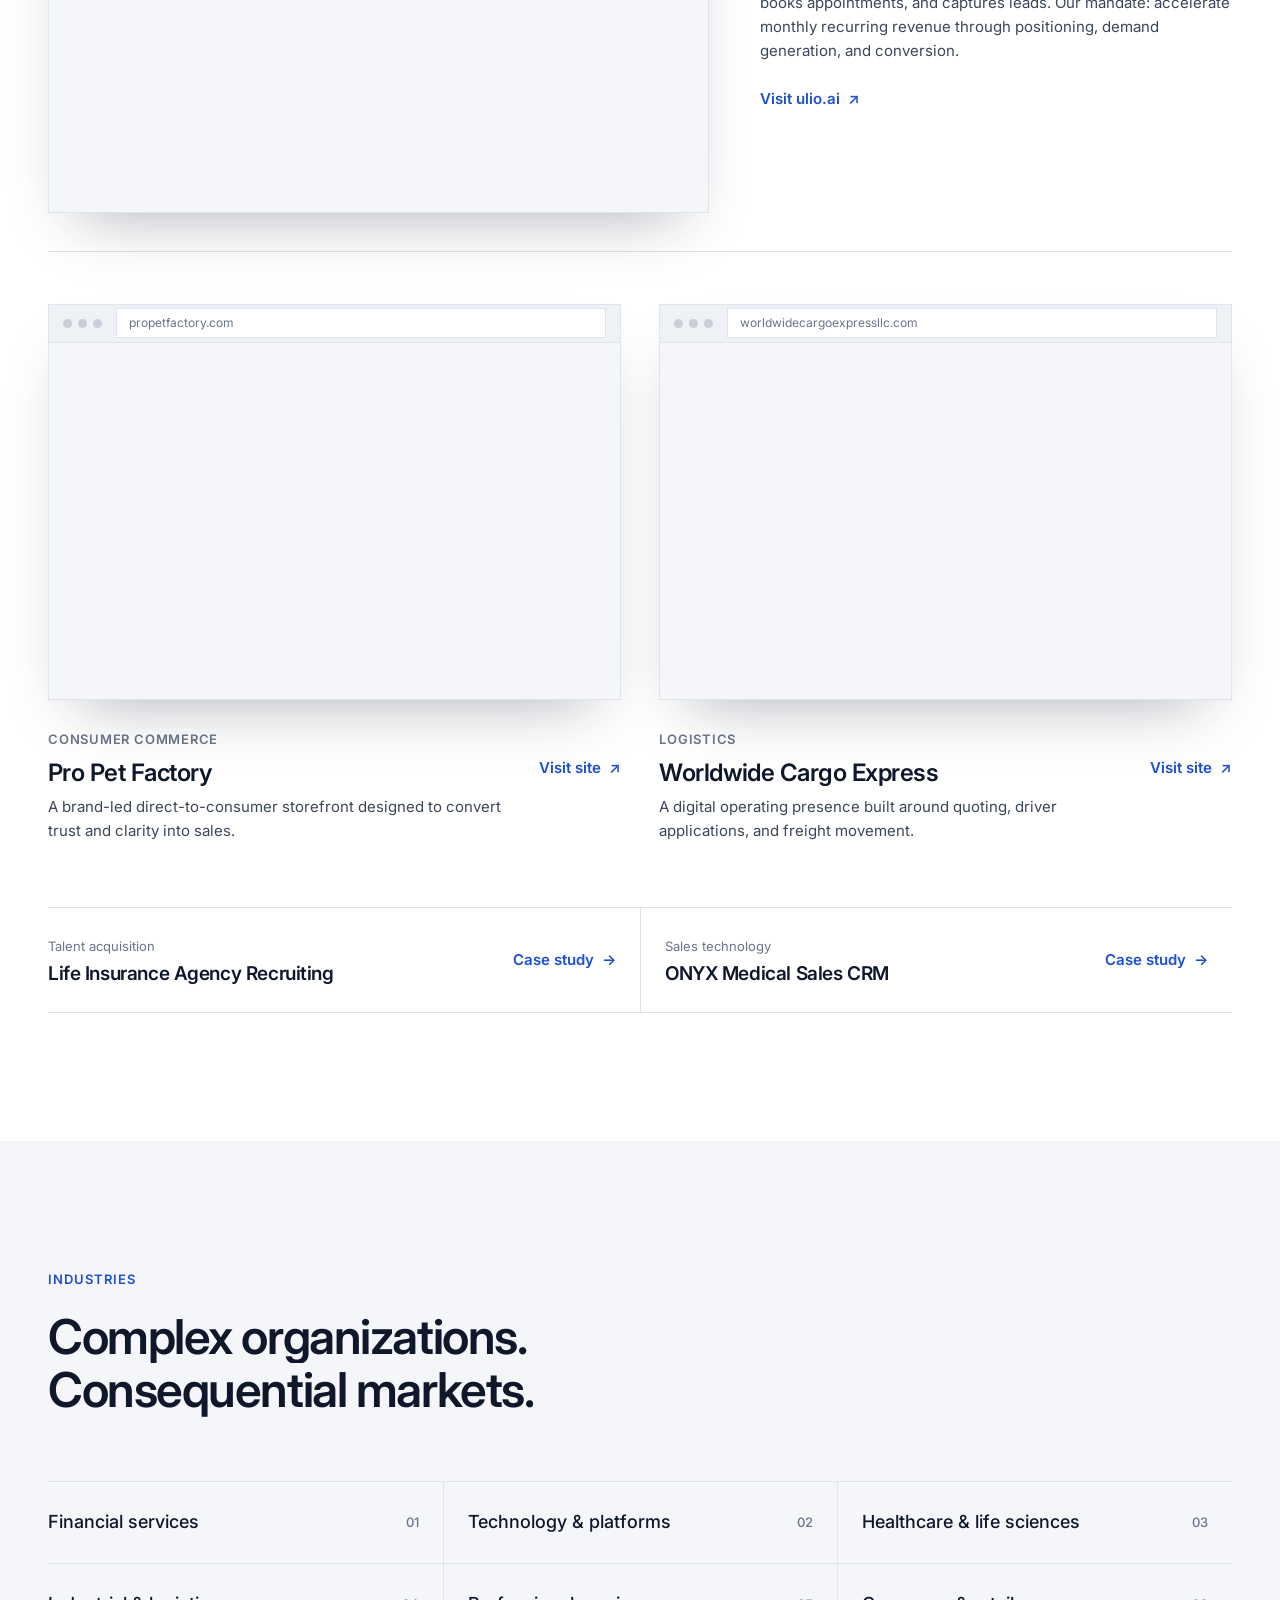
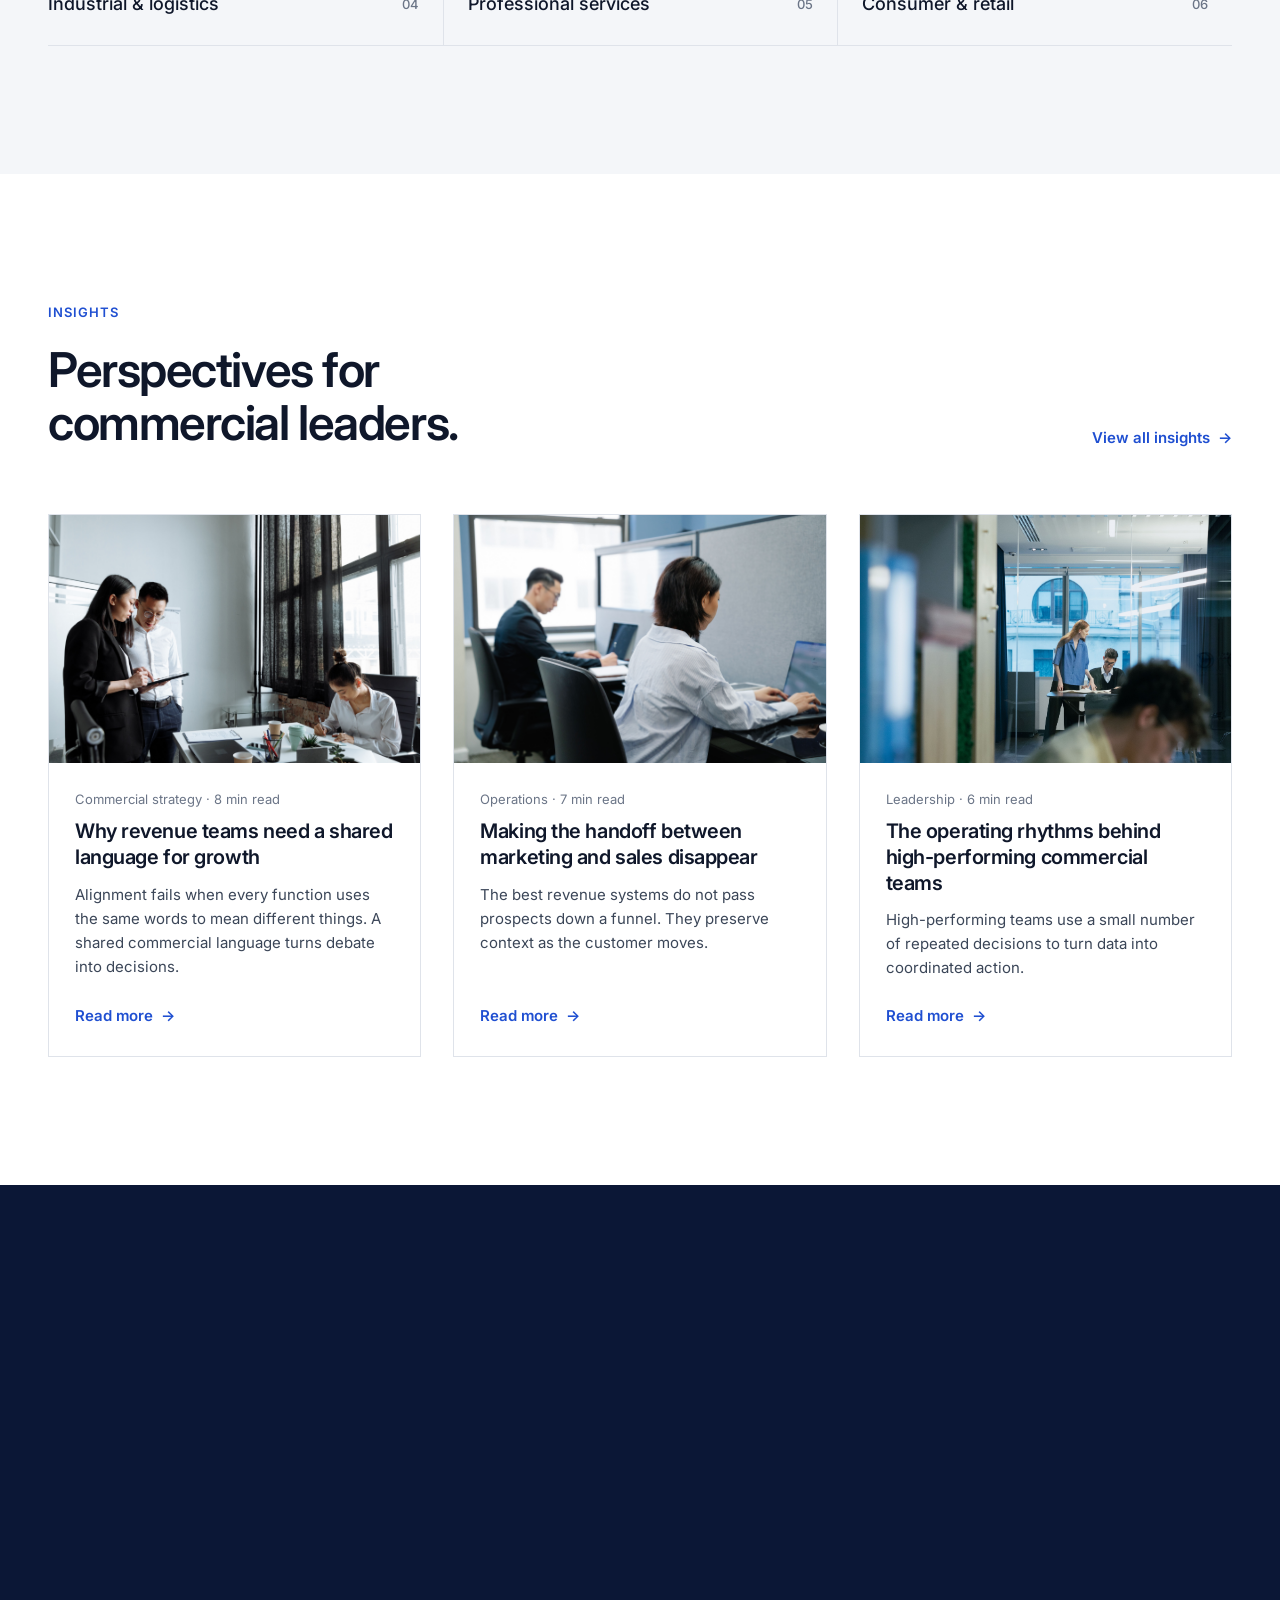
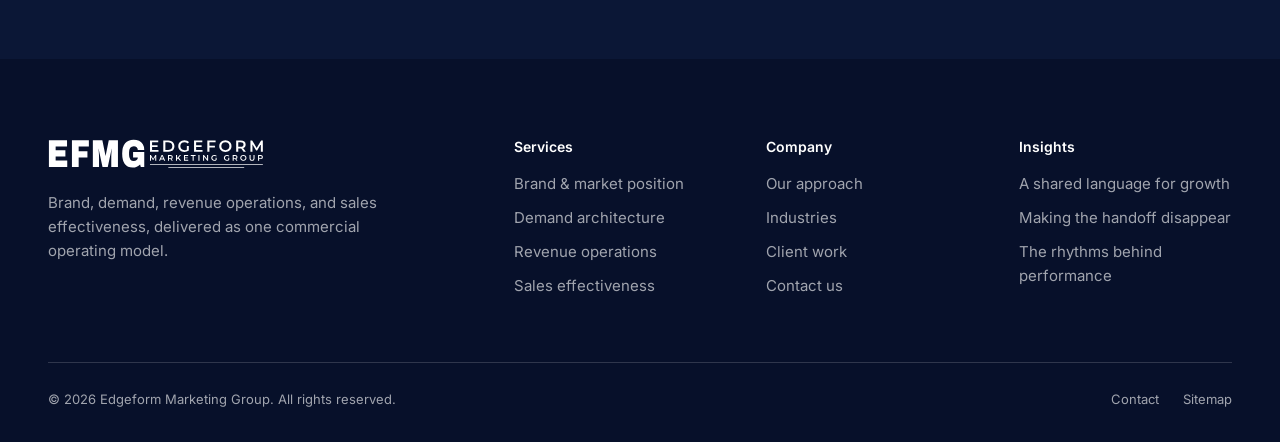
==== commit de1c7e3f: "Overhaul site with corporate design system and scroll motion - Replace per-page styles with shared s" ====
--- a/index.html
+++ b/index.html
@@ -1,14 +1,302 @@
-<!doctype html><html lang="en"><head><meta charset="utf-8"><meta name="viewport" content="width=device-width,initial-scale=1"><meta name="description" content="Edgeform Marketing Group aligns brand, demand, sales, and customer systems."><meta property="og:title" content="Edgeform Marketing Group — Systems built for real businesses"><meta property="og:description" content="Brand, technology, demand, and sales systems built around commercial outcomes."><meta property="og:type" content="website"><meta property="og:url" content="https://edgeformmarketing.com/"><meta property="og:image" content="https://edgeformmarketing.com/assets/efmg-work-og.png"><meta name="twitter:card" content="summary_large_image"><meta name="twitter:image" content="https://edgeformmarketing.com/assets/efmg-work-og.png"><title>Edgeform Marketing Group</title><link rel="icon" href="/favicon.svg" type="image/svg+xml"><script>document.documentElement.classList.add('js')</script><link rel="stylesheet" href="styles.css"><link rel="stylesheet" href="motion.css"><link rel="stylesheet" href="work.css"><style>html,body{overflow-x:hidden}</style></head><body><div class="scroll-progress" aria-hidden="true"></div>
-<header><a class="brand" href="#top"><img class="brand-logo" src="/assets/efmg-logo.svg" alt="Edgeform Marketing Group" width="220" height="31"></a><nav><a href="#capabilities">Capabilities</a><a href="/work/">Work</a><a href="/insights/">Insights</a><a class="cta" href="/form/">Work with us</a></nav></header>
-<main id="top"><section class="hero"><div><p class="eyebrow">Commercial performance, built to endure</p><h1>We make growth<br><i>operational.</i></h1><p>Edgeform Marketing Group aligns brand, demand, sales, and customer systems into one commercial operating model.</p><a class="button" href="/form/">Start a conversation <strong>→</strong></a></div><figure><img src="assets/executive.jpg" alt="Executive in a boardroom"><span class="image-wipe" aria-hidden="true"></span><figcaption>New York · London · Singapore</figcaption></figure></section>
-<section class="ticker" aria-label="Capabilities"><div><span>BRAND</span><b>◆</b><span>MEDIA</span><b>◆</b><span>COMMERCE</span><b>◆</b><span>EXPERIENCE</span><b>◆</b><span>REVENUE</span><b>◆</b><span>INTELLIGENCE</span><b>◆</b><span>BRAND</span><b>◆</b><span>MEDIA</span><b>◆</b><span>COMMERCE</span><b>◆</b><span>EXPERIENCE</span></div></section>
-<section class="statement"><p class="eyebrow">The Edgeform point of view</p><h2>Marketing is not a department. Sales is not a destination. Both are part of the system that produces enterprise value.</h2><div><p>We help ambitious organizations turn attention into demand, demand into momentum, and momentum into durable growth.</p><a href="#capabilities">Explore our capabilities →</a></div></section>
-<section id="capabilities" class="capabilities"><p class="eyebrow">What we do</p><h2>Capabilities that connect<br>the commercial whole.</h2><div class="cards"><article><small>01</small><h3>Brand &amp; market position</h3><p>Sharper narratives, brand systems, and positions built to create preference.</p></article><article><small>02</small><h3>Demand architecture</h3><p>Programs that turn insight into qualified attention across the buyer journey.</p></article><article><small>03</small><h3>Revenue operations</h3><p>Data and decision rhythms that give teams one shared view of growth.</p></article><article><small>04</small><h3>Sales effectiveness</h3><p>Commercial motions that make every customer conversation count.</p></article></div></section>
-<section id="model" class="model"><figure><img src="assets/stock2.jpg" alt="Team in a strategy session"></figure><div><p class="eyebrow">One operating model</p><h2>Designed for the way decisions actually get made.</h2><p>Our work connects executive ambition with the daily behavior of teams in market. Fewer handoffs, clearer accountability, and a system that learns as it performs.</p><ol><li>Diagnose the system</li><li>Design the intervention</li><li>Build the capability</li><li>Measure the outcome</li></ol></div></section>
-<section class="band"><img src="assets/boardroom.jpg" alt="Senior team in a boardroom"><div><p class="eyebrow">The Edgeform standard</p><h2>Clarity in the room.<br>Momentum in the market.</h2></div></section>
-<section class="intelligence"><div class="orbit" aria-hidden="true"><span></span><span></span><span></span><b>EF</b></div><div><p class="eyebrow">Connected intelligence</p><h2>One view of growth.<br>Every signal in motion.</h2><p>We connect market intelligence, creative systems, media activation, commercial data, and sales execution. The result is a common operating picture that helps leaders move faster and teams move together.</p><div class="metrics"><article><strong data-count="4">0</strong><span>Connected disciplines</span></article><article><strong data-count="1">0</strong><span>Commercial system</span></article><article><strong data-count="24">0</strong><span>Always-on measurement</span></article></div></div></section>
-<section class="work-section"><div class="work-copy"><p class="eyebrow">Selected work</p><h2>Systems built for<br>real businesses.</h2><p>From consumer commerce to specialized sales operations, we build the brand, technology, and commercial machinery around the outcome.</p><a href="/work/">Explore the work →</a></div><div class="work-grid"><a class="work-card work-card-pet" href="/work/#pro-pet-factory"><span>01 / Consumer commerce</span><h3>Pro Pet Factory</h3><p>Brand-led pet commerce designed to turn warmth, clarity, and trust into conversion.</p><b>View case study →</b></a><a class="work-card work-card-worldwide" href="/work/#worldwide"><span>02 / Logistics</span><h3>Worldwide Trucking</h3><p>A digital operating presence built around quoting, applications, and freight movement.</p><b>View case study →</b></a><a class="work-card work-card-insurance" href="/work/#insurance"><span>03 / Talent acquisition</span><h3>Life Insurance Recruiting</h3><p>A recruiting engine for finding, educating, qualifying, and activating agency talent.</p><b>View case study →</b></a><a class="work-card work-card-onyx" href="/work/#onyx"><span>04 / Sales technology</span><h3>ONYX Medical Sales CRM</h3><p>Lead generation, qualification, pipeline intelligence, and focused sales execution.</p><b>View case study →</b></a></div></section>
-<section class="sectors"><p class="eyebrow">Where we work</p><div><h2>Complex organizations.<br>Consequential markets.</h2><ul><li>Financial services</li><li>Technology &amp; platforms</li><li>Healthcare &amp; life sciences</li><li>Industrial &amp; infrastructure</li><li>Professional services</li><li>Consumer &amp; retail</li></ul></div></section>
-<section id="insights" class="insights"><p class="eyebrow">Field notes</p><h2>Ideas with a job to do.</h2><div class="notes"><article><img src="assets/stock1.jpg" alt="Professionals at work"><small>Commercial strategy · 06.24</small><h3>Why revenue teams need a shared language for growth</h3><a href="/insights/shared-language-for-growth/">Read note →</a></article><article><img src="assets/stock4.jpg" alt="People working in an office"><small>Operations · 06.12</small><h3>Making the handoff between marketing and sales disappear</h3><a href="/insights/ending-the-handoff/">Read note →</a></article><article><img src="assets/stock3.jpg" alt="Team working in a modern office"><small>Leadership · 05.29</small><h3>The operating rhythms behind high-performing commercial teams</h3><a href="/insights/operating-rhythms/">Read note →</a></article></div><a class="all-insights" href="/insights/">View all field notes →</a></section>
-<section id="contact" class="contact"><p class="eyebrow">Make the next move</p><h2>Your commercial system<br>can do more.</h2><a class="button pale" href="/form/">Brief us on the opportunity <strong>→</strong></a></section></main>
-<footer><a class="brand" href="#top"><img class="brand-logo" src="/assets/efmg-logo-white.svg" alt="Edgeform Marketing Group" width="220" height="31"></a><span>© 2026 Edgeform Marketing Group</span><span><a href="/work/">Work</a> &nbsp; <a href="/insights/">Insights</a> &nbsp; Privacy</span></footer><script src="motion.js"></script><script src="work-motion.js"></script></body></html>
+<!doctype html>
+<html lang="en">
+<head>
+<meta charset="utf-8">
+<meta name="viewport" content="width=device-width,initial-scale=1">
+<title>Edgeform Marketing Group | Brand, Demand & Revenue Systems</title>
+<meta name="description" content="Edgeform Marketing Group aligns brand, demand, revenue operations, and sales effectiveness into one commercial operating model.">
+<link rel="canonical" href="https://edgeformmarketing.com/">
+<meta property="og:title" content="Edgeform Marketing Group | Brand, Demand & Revenue Systems">
+<meta property="og:description" content="Edgeform Marketing Group aligns brand, demand, revenue operations, and sales effectiveness into one commercial operating model.">
+<meta property="og:type" content="website">
+<meta property="og:url" content="https://edgeformmarketing.com/">
+<meta property="og:image" content="https://edgeformmarketing.com/assets/efmg-work-og.png">
+<meta name="twitter:card" content="summary_large_image">
+<link rel="icon" href="/favicon.svg" type="image/svg+xml">
+<script>document.documentElement.classList.add('js')</script>
+<link rel="stylesheet" href="/site.css">
+</head>
+<body>
+<header class="site-header">
+  <div class="wrap">
+    <a class="brand" href="/"><img class="brand-logo" src="/assets/efmg-logo.svg" alt="Edgeform Marketing Group" width="220" height="31"></a>
+    <button class="menu-toggle" type="button" aria-label="Menu" aria-expanded="false" aria-controls="site-nav"><span></span><span></span><span></span></button>
+    <nav class="site-nav" id="site-nav" aria-label="Primary">
+      <a href="/#services">Services</a>
+      <a href="/#industries">Industries</a>
+      <a href="/work/">Work</a>
+      <a href="/insights/">Insights</a>
+      <a class="btn" href="/form/">Contact us</a>
+    </nav>
+  </div>
+  <span class="progress" aria-hidden="true"></span>
+</header>
+<main id="top">
+<section class="hero">
+  <div class="hero-media" data-parallax=".18"><img src="/assets/executive.jpg" alt="" fetchpriority="high"></div>
+  <div class="wrap">
+    <span class="label" data-reveal>Edgeform Marketing Group</span>
+    <h1 class="h1" data-lines>Growth, engineered<br>as an operating model.</h1>
+    <p class="lead" data-reveal style="--i:3">We align brand, demand, revenue operations, and sales execution so leadership teams can grow with clarity, accountability, and measurable results.</p>
+    <div class="hero-actions" data-reveal style="--i:4">
+      <a class="btn" href="/form/">Contact us <span class="arrow" aria-hidden="true">→</span></a>
+      <a class="btn ghost" href="/work/">View client work</a>
+    </div>
+    <ul class="hero-foot" data-stagger>
+      <li><span>01</span>Brand &amp; market position</li>
+      <li><span>02</span>Demand architecture</li>
+      <li><span>03</span>Revenue operations</li>
+      <li><span>04</span>Sales effectiveness</li>
+    </ul>
+  </div>
+</section>
+
+<section class="section">
+  <div class="wrap split">
+    <div>
+      <span class="label" data-reveal>Who we are</span>
+      <h2 class="h2" data-lines>Marketing and sales,<br>managed as one system.</h2>
+    </div>
+    <div class="body">
+      <p class="lead" data-reveal>Marketing is not a department. Sales is not a destination. Both are part of the system that produces enterprise value.</p>
+      <p data-reveal>Edgeform Marketing Group helps organizations turn attention into demand, demand into pipeline, and pipeline into durable revenue. We replace disconnected activity with a single commercial operating model that leadership can govern and teams can execute.</p>
+      <a class="link" href="#services" data-reveal>Explore our services <span class="arrow" aria-hidden="true">→</span></a>
+    </div>
+  </div>
+</section>
+
+<section class="section alt" id="services">
+  <div class="wrap">
+    <div class="section-head">
+      <div>
+        <span class="label" data-reveal>Services</span>
+        <h2 class="h2" data-lines>Capabilities that connect<br>the commercial whole.</h2>
+      </div>
+      <a class="link" href="/form/" data-reveal>Discuss your requirements <span class="arrow" aria-hidden="true">→</span></a>
+    </div>
+    <div class="services" data-stagger>
+      <article class="service"><small>01</small><h3>Brand &amp; market position</h3><p>Clear narratives, brand systems, and competitive positioning built to create preference in the market.</p><a class="link" href="/form/">Learn more <span class="arrow" aria-hidden="true">→</span></a></article>
+      <article class="service"><small>02</small><h3>Demand architecture</h3><p>Integrated programs that convert market insight into qualified attention across the buyer journey.</p><a class="link" href="/form/">Learn more <span class="arrow" aria-hidden="true">→</span></a></article>
+      <article class="service"><small>03</small><h3>Revenue operations</h3><p>Data, systems, and decision cadences that give every team a single, reliable view of growth.</p><a class="link" href="/form/">Learn more <span class="arrow" aria-hidden="true">→</span></a></article>
+      <article class="service"><small>04</small><h3>Sales effectiveness</h3><p>Commercial processes, enablement, and tooling that make every customer conversation count.</p><a class="link" href="/form/">Learn more <span class="arrow" aria-hidden="true">→</span></a></article>
+    </div>
+  </div>
+</section>
+
+<section class="section" id="approach">
+  <div class="wrap split center">
+    <div class="figure tall" data-wipe><img src="/assets/stock2.jpg" alt="Strategy session with a client leadership team" loading="lazy"></div>
+    <div>
+      <span class="label" data-reveal>Our approach</span>
+      <h2 class="h2" data-lines>A disciplined method<br>for measurable outcomes.</h2>
+      <p class="lead" data-reveal style="margin-top:22px">Our engagements connect executive objectives with the daily work of teams in market: fewer handoffs, clearer accountability, and a system that improves as it performs.</p>
+      <div class="steps">
+        <span class="rail" aria-hidden="true"></span>
+        <ol>
+          <li><b>1</b><div><h3>Diagnose</h3><p>Assess the current commercial system, data, and performance gaps.</p></div></li>
+          <li><b>2</b><div><h3>Design</h3><p>Define the target operating model, priorities, and investment plan.</p></div></li>
+          <li><b>3</b><div><h3>Build</h3><p>Implement the brand, technology, processes, and programs required.</p></div></li>
+          <li><b>4</b><div><h3>Measure</h3><p>Govern performance against agreed outcomes and optimize continuously.</p></div></li>
+        </ol>
+      </div>
+    </div>
+  </div>
+</section>
+
+<section class="band">
+  <div class="band-media" data-parallax=".22"><img src="/assets/boardroom.jpg" alt="" loading="lazy"></div>
+  <div class="wrap">
+    <blockquote data-lines>Clarity in the boardroom.<br>Momentum in the market.</blockquote>
+    <cite data-reveal>The Edgeform Marketing Group standard</cite>
+  </div>
+</section>
+
+<section class="section dark">
+  <div class="wrap">
+    <div class="split" style="margin-bottom:clamp(48px,6vw,80px)">
+      <div>
+        <span class="label" data-reveal>Connected intelligence</span>
+        <h2 class="h2" data-lines>One view of growth.<br>Every signal in motion.</h2>
+      </div>
+      <p class="lead" data-reveal>We connect market intelligence, creative, media activation, commercial data, and sales execution into a common operating picture that helps leaders decide faster and teams move together.</p>
+    </div>
+    <div class="stats" data-stagger>
+      <div><strong data-count="4">0</strong><span>Integrated service lines</span></div>
+      <div><strong data-count="1">0</strong><span>Unified commercial model</span></div>
+      <div><strong data-count="24" data-suffix="/7">0</strong><span>Performance measurement</span></div>
+      <div><strong data-count="5">0</strong><span>Sectors in active portfolio</span></div>
+    </div>
+  </div>
+</section>
+
+<section class="section" id="work">
+  <div class="wrap">
+    <div class="section-head">
+      <div>
+        <span class="label" data-reveal>Client work</span>
+        <h2 class="h2" data-lines>Systems built for<br>real businesses.</h2>
+      </div>
+      <a class="link" href="/work/" data-reveal>View all client work <span class="arrow" aria-hidden="true">→</span></a>
+    </div>
+    <div class="projects">
+      <article class="project featured">
+        <div class="browser" data-reveal="scale">
+  <div class="browser-bar"><i><span></span></i><em>ulio.ai</em></div>
+  <div class="browser-view">
+    <span class="loading">Loading live site…</span>
+    <iframe src="https://ulio.ai/" title="Ulio AI live website" loading="lazy" referrerpolicy="no-referrer-when-downgrade" sandbox="allow-scripts allow-same-origin allow-forms allow-popups" tabindex="-1" aria-hidden="true"></iframe>
+    <a class="shield" href="https://ulio.ai/" target="_blank" rel="noopener" aria-label="Open Ulio AI in a new tab"></a>
+  </div>
+</div>
+        <div class="project-meta" data-reveal>
+          <div><small>Marketing partner · AI software</small><h3>Ulio AI</h3><p>Edgeform Marketing Group is the growth marketing partner for Ulio AI, a white-label AI receptionist platform that answers calls, books appointments, and captures leads. Our mandate: accelerate monthly recurring revenue through positioning, demand generation, and conversion.</p></div>
+          <a class="link" href="https://ulio.ai/" target="_blank" rel="noopener">Visit ulio.ai <span class="arrow" aria-hidden="true">↗</span></a>
+        </div>
+      </article>
+      <article class="project">
+        <div class="browser" data-reveal="scale">
+  <div class="browser-bar"><i><span></span></i><em>propetfactory.com</em></div>
+  <div class="browser-view">
+    <span class="loading">Loading live site…</span>
+    <iframe src="https://propetfactory.com/" title="Pro Pet Factory live website" loading="lazy" referrerpolicy="no-referrer-when-downgrade" sandbox="allow-scripts allow-same-origin allow-forms allow-popups" tabindex="-1" aria-hidden="true"></iframe>
+    <a class="shield" href="https://propetfactory.com/" target="_blank" rel="noopener" aria-label="Open Pro Pet Factory in a new tab"></a>
+  </div>
+</div>
+        <div class="project-meta" data-reveal>
+          <div><small>Consumer commerce</small><h3>Pro Pet Factory</h3><p>A brand-led direct-to-consumer storefront designed to convert trust and clarity into sales.</p></div>
+          <a class="link" href="https://propetfactory.com/" target="_blank" rel="noopener">Visit site <span class="arrow" aria-hidden="true">↗</span></a>
+        </div>
+      </article>
+      <article class="project">
+        <div class="browser" data-reveal="scale">
+  <div class="browser-bar"><i><span></span></i><em>worldwidecargoexpressllc.com</em></div>
+  <div class="browser-view">
+    <span class="loading">Loading live site…</span>
+    <iframe src="https://worldwidecargoexpressllc.com/" title="Worldwide Cargo Express live website" loading="lazy" referrerpolicy="no-referrer-when-downgrade" sandbox="allow-scripts allow-same-origin allow-forms allow-popups" tabindex="-1" aria-hidden="true"></iframe>
+    <a class="shield" href="https://worldwidecargoexpressllc.com/" target="_blank" rel="noopener" aria-label="Open Worldwide Cargo Express in a new tab"></a>
+  </div>
+</div>
+        <div class="project-meta" data-reveal>
+          <div><small>Logistics</small><h3>Worldwide Cargo Express</h3><p>A digital operating presence built around quoting, driver applications, and freight movement.</p></div>
+          <a class="link" href="https://worldwidecargoexpressllc.com/" target="_blank" rel="noopener">Visit site <span class="arrow" aria-hidden="true">↗</span></a>
+        </div>
+      </article>
+    </div>
+    <div class="more-work" data-stagger>
+      <a href="/work/#insurance"><small>Talent acquisition</small><h3>Life Insurance Agency Recruiting</h3><span class="link">Case study <span class="arrow" aria-hidden="true">→</span></span></a>
+      <a href="/work/#onyx"><small>Sales technology</small><h3>ONYX Medical Sales CRM</h3><span class="link">Case study <span class="arrow" aria-hidden="true">→</span></span></a>
+    </div>
+  </div>
+</section>
+
+<section class="section alt" id="industries">
+  <div class="wrap">
+    <div class="section-head">
+      <div>
+        <span class="label" data-reveal>Industries</span>
+        <h2 class="h2" data-lines>Complex organizations.<br>Consequential markets.</h2>
+      </div>
+    </div>
+    <ul class="industries" data-stagger>
+      <li>Financial services <span>01</span></li>
+      <li>Technology &amp; platforms <span>02</span></li>
+      <li>Healthcare &amp; life sciences <span>03</span></li>
+      <li>Industrial &amp; logistics <span>04</span></li>
+      <li>Professional services <span>05</span></li>
+      <li>Consumer &amp; retail <span>06</span></li>
+    </ul>
+  </div>
+</section>
+
+<section class="section" id="insights">
+  <div class="wrap">
+    <div class="section-head">
+      <div>
+        <span class="label" data-reveal>Insights</span>
+        <h2 class="h2" data-lines>Perspectives for<br>commercial leaders.</h2>
+      </div>
+      <a class="link" href="/insights/" data-reveal>View all insights <span class="arrow" aria-hidden="true">→</span></a>
+    </div>
+    <div class="cards">
+      <a class="card" href="/insights/shared-language-for-growth/" style="--i:0" data-reveal>
+  <div class="figure"><img src="/assets/stock1.jpg" alt="" loading="lazy"></div>
+  <div class="card-body">
+    <small>Commercial strategy · 8 min read</small>
+    <h3>Why revenue teams need a shared language for growth</h3>
+    <p>Alignment fails when every function uses the same words to mean different things. A shared commercial language turns debate into decisions.</p>
+    <span class="link">Read more <span class="arrow" aria-hidden="true">→</span></span>
+  </div>
+</a><a class="card" href="/insights/ending-the-handoff/" style="--i:1" data-reveal>
+  <div class="figure"><img src="/assets/stock4.jpg" alt="" loading="lazy"></div>
+  <div class="card-body">
+    <small>Operations · 7 min read</small>
+    <h3>Making the handoff between marketing and sales disappear</h3>
+    <p>The best revenue systems do not pass prospects down a funnel. They preserve context as the customer moves.</p>
+    <span class="link">Read more <span class="arrow" aria-hidden="true">→</span></span>
+  </div>
+</a><a class="card" href="/insights/operating-rhythms/" style="--i:2" data-reveal>
+  <div class="figure"><img src="/assets/stock3.jpg" alt="" loading="lazy"></div>
+  <div class="card-body">
+    <small>Leadership · 6 min read</small>
+    <h3>The operating rhythms behind high-performing commercial teams</h3>
+    <p>High-performing teams use a small number of repeated decisions to turn data into coordinated action.</p>
+    <span class="link">Read more <span class="arrow" aria-hidden="true">→</span></span>
+  </div>
+</a>
+    </div>
+  </div>
+</section>
+<section class="section dark cta">
+  <div class="wrap">
+    <div data-reveal>
+      <span class="label">Get in touch</span>
+      <h2 class="h2">Your commercial system<br>can do more.</h2>
+      <p>Tell us about your objectives. A member of our team will respond within one business day.</p>
+    </div>
+    <a class="btn light" href="/form/" data-reveal>Contact us <span class="arrow" aria-hidden="true">→</span></a>
+  </div>
+</section>
+</main>
+<footer class="site-footer">
+  <div class="wrap">
+    <div class="footer-top">
+      <div>
+        <img class="brand-logo" src="/assets/efmg-logo-white.svg" alt="Edgeform Marketing Group" width="220" height="31">
+        <p>Brand, demand, revenue operations, and sales effectiveness, delivered as one commercial operating model.</p>
+      </div>
+      <div>
+        <h4>Services</h4>
+        <ul>
+          <li><a href="/#services">Brand &amp; market position</a></li>
+          <li><a href="/#services">Demand architecture</a></li>
+          <li><a href="/#services">Revenue operations</a></li>
+          <li><a href="/#services">Sales effectiveness</a></li>
+        </ul>
+      </div>
+      <div>
+        <h4>Company</h4>
+        <ul>
+          <li><a href="/#approach">Our approach</a></li>
+          <li><a href="/#industries">Industries</a></li>
+          <li><a href="/work/">Client work</a></li>
+          <li><a href="/form/">Contact us</a></li>
+        </ul>
+      </div>
+      <div>
+        <h4>Insights</h4>
+        <ul>
+          <li><a href="/insights/shared-language-for-growth/">A shared language for growth</a></li>
+          <li><a href="/insights/ending-the-handoff/">Making the handoff disappear</a></li>
+          <li><a href="/insights/operating-rhythms/">The rhythms behind performance</a></li>
+        </ul>
+      </div>
+    </div>
+    <div class="footer-bottom">
+      <span>© 2026 Edgeform Marketing Group. All rights reserved.</span>
+      <nav aria-label="Legal"><a href="/form/">Contact</a><a href="/sitemap.xml">Sitemap</a></nav>
+    </div>
+  </div>
+</footer>
+<script src="/site.js" defer></script>
+</body>
+</html>
--- a/site.css
+++ b/site.css
@@ -0,0 +1,350 @@
+@import url('https://fonts.googleapis.com/css2?family=Inter:wght@400;500;600;700&display=swap');
+
+:root {
+  --navy: #0b1736;
+  --navy-2: #13224a;
+  --ink: #0f172a;
+  --text: #3b4658;
+  --muted: #6b7587;
+  --line: #dfe3ea;
+  --line-dark: rgba(255, 255, 255, .16);
+  --bg: #ffffff;
+  --bg-alt: #f4f6f9;
+  --blue: #1f4fd1;
+  --wrap: 1240px;
+  --gutter: clamp(20px, 4vw, 48px);
+  --ease: cubic-bezier(.2, .7, .2, 1);
+}
+
+*, *::before, *::after { box-sizing: border-box; }
+html { scroll-behavior: smooth; -webkit-text-size-adjust: 100%; }
+body {
+  margin: 0;
+  background: var(--bg);
+  color: var(--text);
+  font: 400 16px/1.6 Inter, 'Helvetica Neue', Arial, sans-serif;
+  -webkit-font-smoothing: antialiased;
+  overflow-x: hidden;
+}
+img { display: block; max-width: 100%; }
+a { color: inherit; text-decoration: none; }
+h1, h2, h3, h4 { margin: 0; color: var(--ink); font-weight: 600; letter-spacing: -.022em; line-height: 1.12; }
+p { margin: 0; }
+ul, ol { margin: 0; padding: 0; list-style: none; }
+
+.wrap { width: 100%; max-width: calc(var(--wrap) + var(--gutter) * 2); margin: 0 auto; padding: 0 var(--gutter); }
+.section { padding: clamp(72px, 10vw, 128px) 0; }
+.section.alt { background: var(--bg-alt); }
+.section.dark { background: var(--navy); color: rgba(255, 255, 255, .74); }
+.section.dark h2, .section.dark h3 { color: #fff; }
+
+.label {
+  display: block;
+  margin-bottom: 20px;
+  color: var(--blue);
+  font-size: 13px;
+  font-weight: 600;
+  letter-spacing: .08em;
+  text-transform: uppercase;
+}
+.dark .label, .hero .label { color: #8fb0ff; }
+.h1 { font-size: clamp(40px, 6vw, 76px); letter-spacing: -.035em; line-height: 1.04; }
+.h2 { font-size: clamp(30px, 3.8vw, 48px); letter-spacing: -.03em; }
+.lead { font-size: clamp(17px, 1.5vw, 20px); line-height: 1.6; }
+
+/* Buttons & links */
+.btn {
+  display: inline-flex;
+  align-items: center;
+  gap: 12px;
+  min-height: 52px;
+  padding: 0 26px;
+  background: var(--blue);
+  color: #fff;
+  font-size: 15px;
+  font-weight: 600;
+  border: 1px solid var(--blue);
+  transition: background .25s, border-color .25s, color .25s;
+}
+.btn:hover { background: #1740ad; border-color: #1740ad; }
+.btn.ghost { background: transparent; border-color: rgba(255, 255, 255, .5); }
+.btn.ghost:hover { background: #fff; color: var(--navy); border-color: #fff; }
+.btn.light { background: #fff; color: var(--navy); border-color: #fff; }
+.btn.light:hover { background: transparent; color: #fff; }
+.btn .arrow, .link .arrow { transition: transform .25s var(--ease); }
+.btn:hover .arrow, .link:hover .arrow, a:hover > .link .arrow { transform: translateX(4px); }
+.link {
+  display: inline-flex;
+  align-items: center;
+  gap: 8px;
+  color: var(--blue);
+  font-size: 15px;
+  font-weight: 600;
+}
+.dark .link { color: #fff; }
+
+/* Header */
+.site-header {
+  position: fixed;
+  inset: 0 0 auto;
+  z-index: 50;
+  background: #fff;
+  border-bottom: 1px solid var(--line);
+  transition: box-shadow .3s;
+}
+.site-header.scrolled { box-shadow: 0 6px 24px rgba(15, 23, 42, .06); }
+.site-header .wrap { display: flex; align-items: center; justify-content: space-between; height: 76px; transition: height .3s var(--ease); }
+.site-header.scrolled .wrap { height: 64px; }
+.brand-logo { height: 30px; width: auto; max-width: none; }
+.site-nav { display: flex; align-items: center; gap: 34px; font-size: 15px; font-weight: 500; color: var(--ink); }
+.site-nav a:not(.btn) { position: relative; padding: 6px 0; }
+.site-nav a:not(.btn)::after {
+  content: '';
+  position: absolute;
+  left: 0;
+  right: 0;
+  bottom: 0;
+  height: 2px;
+  background: var(--blue);
+  transform: scaleX(0);
+  transform-origin: left;
+  transition: transform .3s var(--ease);
+}
+.site-nav a:not(.btn):hover::after, .site-nav a[aria-current]::after { transform: scaleX(1); }
+.site-nav .btn { min-height: 42px; padding: 0 20px; font-size: 14px; }
+.menu-toggle { display: none; width: 44px; height: 44px; margin-right: -10px; background: none; border: 0; cursor: pointer; }
+.menu-toggle span { display: block; width: 22px; height: 2px; margin: 5px auto; background: var(--ink); transition: transform .3s, opacity .3s; }
+.progress { position: absolute; left: 0; bottom: -1px; height: 2px; width: 100%; background: var(--blue); transform: scaleX(0); transform-origin: left; }
+main { padding-top: 76px; }
+
+/* Hero */
+.hero { position: relative; min-height: calc(100vh - 76px); min-height: calc(100svh - 76px); display: flex; align-items: flex-end; overflow: hidden; background: var(--navy); color: rgba(255, 255, 255, .8); }
+.hero-media { position: absolute; inset: -8% 0; }
+.hero-media img { width: 100%; height: 100%; object-fit: cover; }
+.hero::after { content: ''; position: absolute; inset: 0; background: linear-gradient(90deg, rgba(11, 23, 54, .92) 0%, rgba(11, 23, 54, .72) 45%, rgba(11, 23, 54, .25) 100%); }
+.hero .wrap { position: relative; z-index: 1; padding-top: 120px; padding-bottom: clamp(64px, 9vw, 110px); }
+.hero h1 { max-width: 880px; color: #fff; }
+.hero .lead { max-width: 600px; margin-top: 28px; }
+.hero-actions { display: flex; flex-wrap: wrap; gap: 14px; margin-top: 40px; }
+.hero-foot { display: grid; grid-template-columns: repeat(4, 1fr); margin-top: clamp(56px, 8vw, 96px); border-top: 1px solid var(--line-dark); }
+.hero-foot li { padding: 22px 24px 0 0; color: #fff; font-size: 15px; font-weight: 500; }
+.hero-foot li span { display: block; margin-bottom: 4px; color: rgba(255, 255, 255, .5); font-size: 13px; font-weight: 400; }
+
+.page-hero { padding: clamp(72px, 10vw, 120px) 0 clamp(56px, 7vw, 88px); background: var(--bg-alt); border-bottom: 1px solid var(--line); }
+.page-hero .h1 { max-width: 900px; }
+.page-hero .lead { max-width: 680px; margin-top: 24px; }
+.crumbs { display: flex; gap: 10px; margin-bottom: 28px; color: var(--muted); font-size: 14px; }
+.crumbs a:hover { color: var(--blue); }
+
+/* Split layouts */
+.split { display: grid; grid-template-columns: 5fr 7fr; gap: clamp(40px, 7vw, 110px); align-items: start; }
+.split .body > * + * { margin-top: 22px; }
+.split.center { align-items: center; }
+.section-head { display: flex; align-items: end; justify-content: space-between; gap: 40px; margin-bottom: clamp(40px, 5vw, 64px); }
+.section-head .h2 { max-width: 700px; }
+
+/* Services */
+.services { display: grid; grid-template-columns: repeat(4, 1fr); border-top: 1px solid var(--line); border-left: 1px solid var(--line); }
+.service { position: relative; display: flex; flex-direction: column; min-height: 320px; padding: 36px 30px; background: #fff; border-right: 1px solid var(--line); border-bottom: 1px solid var(--line); transition: background .3s; }
+.service::before { content: ''; position: absolute; top: -1px; left: 0; right: 0; height: 3px; background: var(--blue); transform: scaleX(0); transform-origin: left; transition: transform .45s var(--ease); }
+.service:hover::before { transform: scaleX(1); }
+.service small { color: var(--muted); font-size: 13px; font-weight: 600; }
+.service h3 { margin: 56px 0 14px; font-size: 21px; }
+.service p { font-size: 15px; }
+.service .link { margin-top: auto; padding-top: 28px; }
+
+/* Approach */
+.figure { position: relative; overflow: hidden; background: var(--bg-alt); }
+.figure img { width: 100%; height: 100%; object-fit: cover; }
+.figure.tall { aspect-ratio: 4 / 5; }
+.steps { position: relative; margin-top: 44px; }
+.steps::before, .steps .rail { content: ''; position: absolute; left: 19px; top: 8px; bottom: 8px; width: 2px; background: var(--line); }
+.steps .rail { background: var(--blue); transform: scaleY(var(--fill, 0)); transform-origin: top; }
+.steps li { position: relative; display: grid; grid-template-columns: 40px 1fr; gap: 24px; padding: 0 0 34px; }
+.steps li:last-child { padding-bottom: 0; }
+.steps b { position: relative; z-index: 1; display: grid; place-items: center; width: 40px; height: 40px; background: #fff; border: 2px solid var(--line); color: var(--ink); font-size: 14px; transition: border-color .4s, background .4s, color .4s; }
+.steps li.on b { background: var(--blue); border-color: var(--blue); color: #fff; }
+.steps h3 { margin: 8px 0 6px; font-size: 19px; }
+.steps p { font-size: 15px; }
+
+/* Band */
+.band { position: relative; display: flex; align-items: center; min-height: 520px; overflow: hidden; color: #fff; }
+.band .band-media { position: absolute; inset: -15% 0; }
+.band .band-media img { width: 100%; height: 100%; object-fit: cover; }
+.band::after { content: ''; position: absolute; inset: 0; background: rgba(11, 23, 54, .72); }
+.band .wrap { position: relative; z-index: 1; }
+.band blockquote { max-width: 900px; margin: 0; color: #fff; font-size: clamp(30px, 4.2vw, 54px); font-weight: 600; line-height: 1.12; letter-spacing: -.03em; }
+.band cite { display: block; margin-top: 28px; color: rgba(255, 255, 255, .66); font-size: 15px; font-style: normal; }
+
+/* Stats */
+.stats { display: grid; grid-template-columns: repeat(4, 1fr); border-top: 1px solid var(--line-dark); }
+.stats div { padding: 32px 24px 0 0; }
+.stats strong { display: block; color: #fff; font-size: clamp(40px, 4.4vw, 60px); font-weight: 600; letter-spacing: -.04em; line-height: 1; }
+.stats span { display: block; margin-top: 12px; font-size: 15px; }
+
+/* Live site previews */
+.projects { display: grid; grid-template-columns: 1fr 1fr; gap: clamp(24px, 3vw, 40px); }
+.project { display: flex; flex-direction: column; }
+.browser { position: relative; overflow: hidden; background: #fff; border: 1px solid var(--line); box-shadow: 0 30px 60px -30px rgba(15, 23, 42, .35); }
+.browser-bar { display: flex; align-items: center; gap: 14px; height: 38px; padding: 0 14px; background: #eef1f5; border-bottom: 1px solid var(--line); }
+.browser-bar i { display: flex; gap: 6px; }
+.browser-bar i::before, .browser-bar i::after, .browser-bar i span { content: ''; width: 9px; height: 9px; border-radius: 50%; background: #c9cfd9; }
+.browser-bar em { flex: 1; overflow: hidden; padding: 4px 12px; background: #fff; border: 1px solid var(--line); color: var(--muted); font-size: 12px; font-style: normal; white-space: nowrap; text-overflow: ellipsis; }
+.browser-view { position: relative; aspect-ratio: 16 / 10; overflow: hidden; background: var(--bg-alt); }
+.browser-view iframe { position: absolute; top: 0; left: 0; width: 1440px; height: calc(100% / var(--s, .4)); border: 0; transform: scale(var(--s, .4)); transform-origin: 0 0; }
+.browser-view.tall { aspect-ratio: 16 / 11; }
+.browser-view .shield { position: absolute; inset: 0; z-index: 1; }
+.browser-view .loading { position: absolute; inset: 0; display: grid; place-items: center; color: var(--muted); font-size: 13px; }
+.project-meta { display: flex; justify-content: space-between; gap: 24px; margin-top: 26px; }
+.project-meta small { color: var(--muted); font-size: 13px; font-weight: 600; letter-spacing: .06em; text-transform: uppercase; }
+.project-meta h3 { margin: 8px 0 8px; font-size: 24px; }
+.project-meta p { max-width: 480px; font-size: 15px; }
+.project-meta .link { flex-shrink: 0; align-self: start; margin-top: 30px; }
+.more-work { display: grid; grid-template-columns: 1fr 1fr; margin-top: clamp(40px, 5vw, 64px); border-top: 1px solid var(--line); }
+.more-work a { display: grid; grid-template-columns: 1fr auto; gap: 6px 24px; padding: 28px 24px 28px 0; border-bottom: 1px solid var(--line); }
+.more-work a:nth-child(2n) { padding-left: 24px; border-left: 1px solid var(--line); }
+.more-work small { color: var(--muted); font-size: 13px; }
+.more-work h3 { font-size: 19px; transition: color .25s; }
+.more-work a:hover h3 { color: var(--blue); }
+.more-work .link { grid-row: 1 / 3; grid-column: 2; align-self: center; }
+
+/* Industries */
+.industries { display: grid; grid-template-columns: repeat(3, 1fr); border-top: 1px solid var(--line); }
+.industries li { display: flex; justify-content: space-between; align-items: center; padding: 26px 24px 26px 0; border-bottom: 1px solid var(--line); color: var(--ink); font-size: 18px; font-weight: 500; }
+.industries li:not(:nth-child(3n + 1)) { padding-left: 24px; border-left: 1px solid var(--line); }
+.industries li span { color: var(--muted); font-size: 13px; font-weight: 500; }
+
+/* Insight cards */
+.cards { display: grid; grid-template-columns: repeat(3, 1fr); gap: clamp(20px, 2.5vw, 32px); }
+.card { display: flex; flex-direction: column; background: #fff; border: 1px solid var(--line); transition: box-shadow .35s, transform .35s var(--ease); }
+.card:hover { box-shadow: 0 24px 48px -24px rgba(15, 23, 42, .25); transform: translateY(-4px); }
+.card .figure { aspect-ratio: 3 / 2; }
+.card .figure img { transition: transform .8s var(--ease); }
+.card:hover .figure img { transform: scale(1.04); }
+.card-body { display: flex; flex: 1; flex-direction: column; padding: 26px 26px 28px; }
+.card small { color: var(--muted); font-size: 13px; }
+.card h3 { margin: 10px 0 12px; font-size: 20px; line-height: 1.28; }
+.card p { font-size: 15px; }
+.card .link { margin-top: auto; padding-top: 24px; }
+.cards.feature { grid-template-columns: 2fr 1fr 1fr; }
+.cards.feature .card:first-child h3 { font-size: 26px; }
+
+/* CTA */
+.cta { position: relative; overflow: hidden; }
+.cta .wrap { display: flex; align-items: center; justify-content: space-between; gap: 40px; }
+.cta .h2 { max-width: 720px; }
+.cta p { margin-top: 18px; max-width: 560px; }
+
+/* Case studies */
+.case { display: grid; grid-template-columns: 5fr 7fr; gap: clamp(40px, 6vw, 96px); padding: clamp(64px, 8vw, 104px) 0; border-bottom: 1px solid var(--line); }
+.case:last-child { border-bottom: 0; }
+.case-side { position: sticky; top: 110px; align-self: start; }
+.case-side h2 { margin-bottom: 18px; }
+.case-side .lead { color: var(--text); }
+.facts { margin-top: 32px; border-top: 1px solid var(--line); }
+.facts li { display: flex; justify-content: space-between; gap: 20px; padding: 14px 0; border-bottom: 1px solid var(--line); font-size: 14px; }
+.facts li span { color: var(--muted); }
+.facts li b { color: var(--ink); font-weight: 500; text-align: right; }
+.case-main > * + * { margin-top: 22px; }
+.case-main .browser { margin-bottom: 36px; }
+.case-main h3 { margin-top: 36px; font-size: 20px; }
+.case-panel { display: grid; place-items: center; aspect-ratio: 16 / 10; margin-bottom: 36px; background: var(--navy); color: #fff; }
+.case-panel b { font-size: clamp(28px, 4vw, 44px); font-weight: 600; letter-spacing: .08em; }
+.case-panel.slate { background: #24344d; }
+
+/* Articles */
+.article-hero .meta { display: flex; flex-wrap: wrap; gap: 8px 22px; margin-top: 30px; color: var(--muted); font-size: 14px; }
+.article-figure { padding-top: clamp(40px, 5vw, 64px); }
+.article-figure .figure { aspect-ratio: 21 / 9; }
+.article { max-width: 740px; margin: 0 auto; padding: clamp(56px, 7vw, 96px) 0; font-size: 18px; line-height: 1.75; color: var(--text); }
+.article p + p { margin-top: 22px; }
+.article h2 { margin: 52px 0 18px; font-size: 28px; }
+.article .pull { margin: 44px 0; padding: 4px 0 4px 28px; border-left: 3px solid var(--blue); color: var(--ink); font-size: 26px; font-weight: 600; line-height: 1.3; letter-spacing: -.02em; }
+
+/* Footer */
+.site-footer { background: #07102a; color: rgba(255, 255, 255, .62); font-size: 15px; }
+.footer-top { display: grid; grid-template-columns: 2fr 1fr 1fr 1fr; gap: 40px; padding: 80px 0 64px; }
+.footer-top p { max-width: 340px; margin-top: 22px; }
+.footer-top h4 { margin-bottom: 18px; color: #fff; font-size: 14px; font-weight: 600; letter-spacing: 0; }
+.footer-top li + li { margin-top: 10px; }
+.footer-top a:hover { color: #fff; }
+.footer-bottom { display: flex; justify-content: space-between; gap: 20px; padding: 26px 0 32px; border-top: 1px solid var(--line-dark); font-size: 13px; }
+.footer-bottom nav { display: flex; gap: 24px; }
+
+/* Scroll motion */
+.js [data-reveal] { opacity: 0; transform: translate3d(0, 40px, 0); transition: opacity .9s var(--ease), transform .9s var(--ease); transition-delay: calc(var(--i, 0) * 90ms); }
+.js [data-reveal='left'] { transform: translate3d(-48px, 0, 0); }
+.js [data-reveal='right'] { transform: translate3d(48px, 0, 0); }
+.js [data-reveal='fade'] { transform: none; }
+.js [data-reveal='scale'] { transform: scale(.94); }
+.js [data-reveal].in { opacity: 1; transform: none; }
+.js [data-wipe] { clip-path: inset(0 0 100% 0); transition: clip-path 1.2s var(--ease); }
+.js [data-wipe] img { transform: scale(1.18); transition: transform 1.6s var(--ease); }
+.js [data-wipe].in { clip-path: inset(0 0 0 0); }
+.js [data-wipe].in img { transform: scale(1); }
+.js [data-lines] .ln { display: block; overflow: hidden; }
+.js [data-lines] .ln > span { display: block; transform: translateY(105%); transition: transform 1s var(--ease); transition-delay: calc(var(--i, 0) * 110ms + 100ms); }
+.js [data-lines].in .ln > span { transform: none; }
+.js .rule { transform: scaleX(0); transform-origin: left; transition: transform 1.2s var(--ease); }
+.js .rule.in { transform: scaleX(1); }
+[data-parallax] { will-change: transform; }
+
+/* Responsive */
+@media (max-width: 1080px) {
+  .services { grid-template-columns: repeat(2, 1fr); }
+  .service { min-height: 260px; }
+  .projects { grid-template-columns: 1fr; }
+  .cards.feature { grid-template-columns: 1fr 1fr; }
+  .cards.feature .card:first-child { grid-column: 1 / -1; }
+  .footer-top { grid-template-columns: 1fr 1fr; }
+}
+@media (max-width: 860px) {
+  .menu-toggle { display: block; }
+  .site-nav { position: fixed; top: 76px; left: 0; right: 0; flex-direction: column; align-items: stretch; gap: 0; padding: 8px var(--gutter) 28px; background: #fff; border-bottom: 1px solid var(--line); box-shadow: 0 20px 40px rgba(15, 23, 42, .08); transform: translateY(-8px); opacity: 0; visibility: hidden; transition: opacity .25s, transform .25s, visibility .25s; }
+  .scrolled .site-nav { top: 64px; }
+  .nav-open .site-nav { transform: none; opacity: 1; visibility: visible; }
+  .site-nav a:not(.btn) { padding: 16px 0; border-bottom: 1px solid var(--line); }
+  .site-nav a:not(.btn)::after { display: none; }
+  .site-nav .btn { justify-content: center; margin-top: 20px; min-height: 50px; }
+  .nav-open .menu-toggle span:nth-child(1) { transform: translateY(7px) rotate(45deg); }
+  .nav-open .menu-toggle span:nth-child(2) { opacity: 0; }
+  .nav-open .menu-toggle span:nth-child(3) { transform: translateY(-7px) rotate(-45deg); }
+  .split, .case { grid-template-columns: 1fr; }
+  .case-side { position: static; }
+  .hero-foot, .stats { grid-template-columns: 1fr 1fr; }
+  .industries { grid-template-columns: 1fr 1fr; }
+  .industries li:not(:nth-child(3n + 1)) { padding-left: 0; border-left: 0; }
+  .industries li:nth-child(2n) { padding-left: 24px; border-left: 1px solid var(--line); }
+  .cards { grid-template-columns: 1fr; }
+  .cards.feature { grid-template-columns: 1fr; }
+  .section-head, .cta .wrap { flex-direction: column; align-items: flex-start; }
+  .figure.tall { aspect-ratio: 4 / 3; }
+}
+@media (max-width: 600px) {
+  .site-header .wrap { height: 64px; }
+  .site-nav, .scrolled .site-nav { top: 64px; }
+  main { padding-top: 64px; }
+  .brand-logo { height: 24px; }
+  .services, .more-work, .industries { grid-template-columns: 1fr; }
+  .more-work a:nth-child(2n), .industries li:nth-child(2n) { padding-left: 0; border-left: 0; }
+  .hero-foot li { font-size: 14px; }
+  .project-meta { flex-direction: column; gap: 0; }
+  .project-meta .link { margin-top: 16px; }
+  .footer-top { grid-template-columns: 1fr; padding: 60px 0 44px; }
+  .footer-bottom { flex-direction: column; }
+  .btn { width: 100%; justify-content: center; }
+  .site-nav .btn { width: auto; }
+  .article { font-size: 17px; }
+}
+@media (prefers-reduced-motion: reduce) {
+  html { scroll-behavior: auto; }
+  .js [data-reveal], .js [data-wipe], .js [data-wipe] img, .js [data-lines] .ln > span, .js .rule { opacity: 1; transform: none; clip-path: none; transition: none; }
+  [data-parallax] { transform: none !important; }
+}
+
+/* Featured partner project */
+.project.featured { grid-column: 1 / -1; display: grid; grid-template-columns: 7fr 5fr; gap: clamp(28px, 4vw, 64px); align-items: center; padding-bottom: clamp(24px, 3vw, 40px); border-bottom: 1px solid var(--line); margin-bottom: clamp(8px, 1vw, 16px); }
+.project.featured .project-meta { flex-direction: column; gap: 0; margin-top: 0; }
+.project.featured .project-meta h3 { font-size: clamp(26px, 2.6vw, 34px); }
+.project.featured .project-meta .link { margin-top: 24px; }
+@media (max-width: 1080px) { .project.featured { grid-template-columns: 1fr; } .project.featured .project-meta { margin-top: 26px; } }
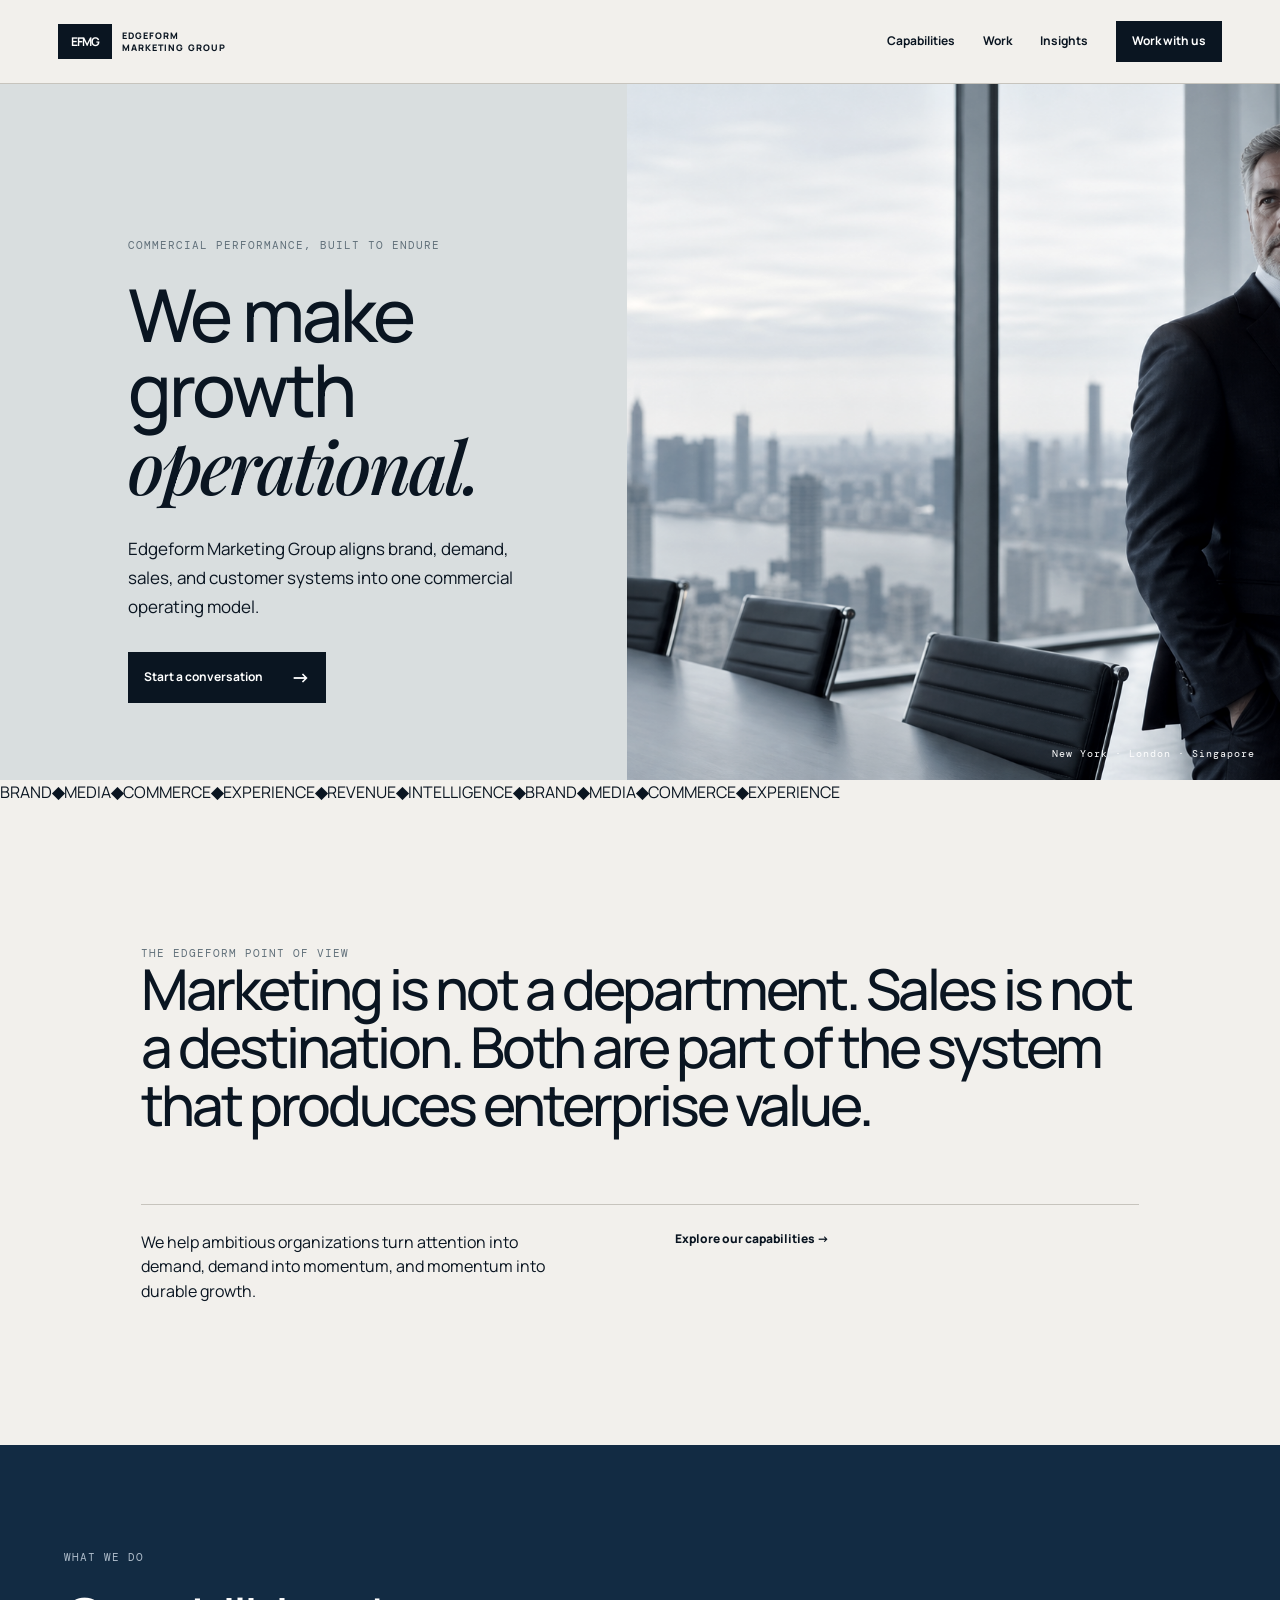
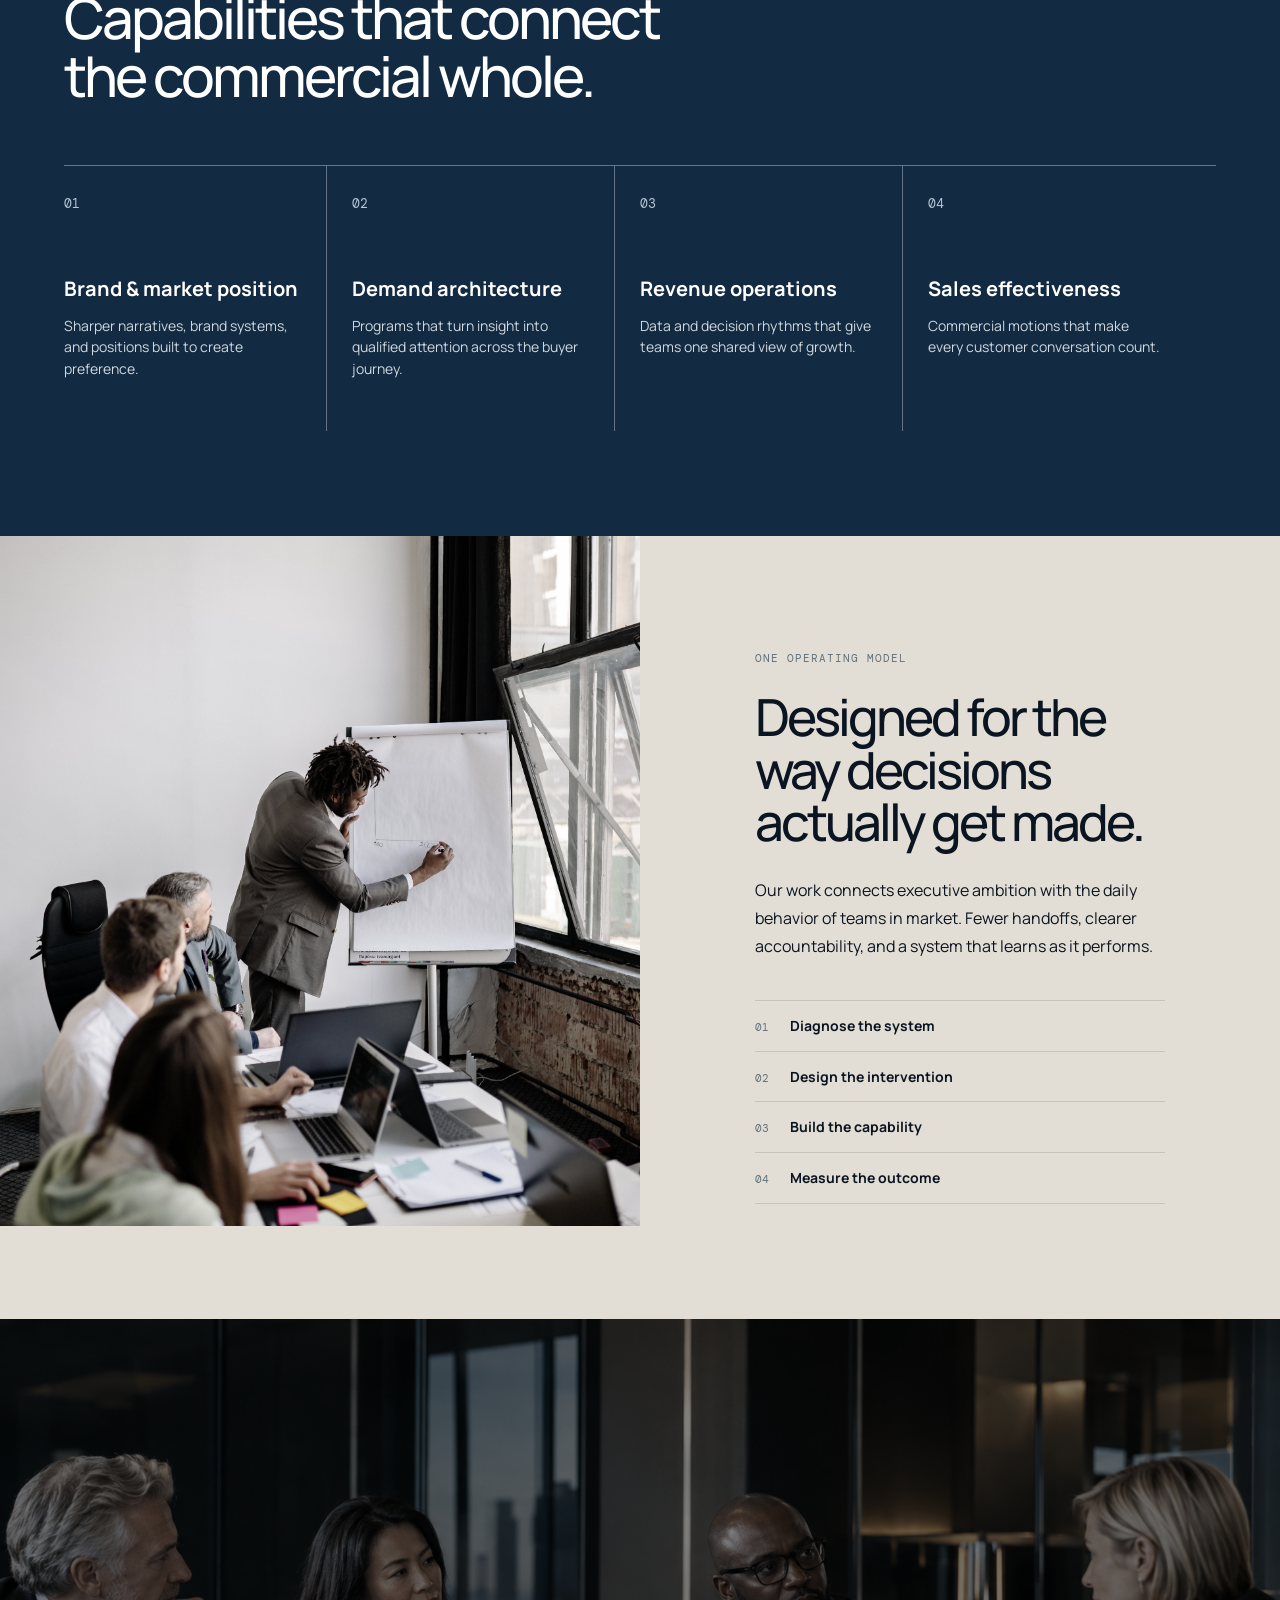
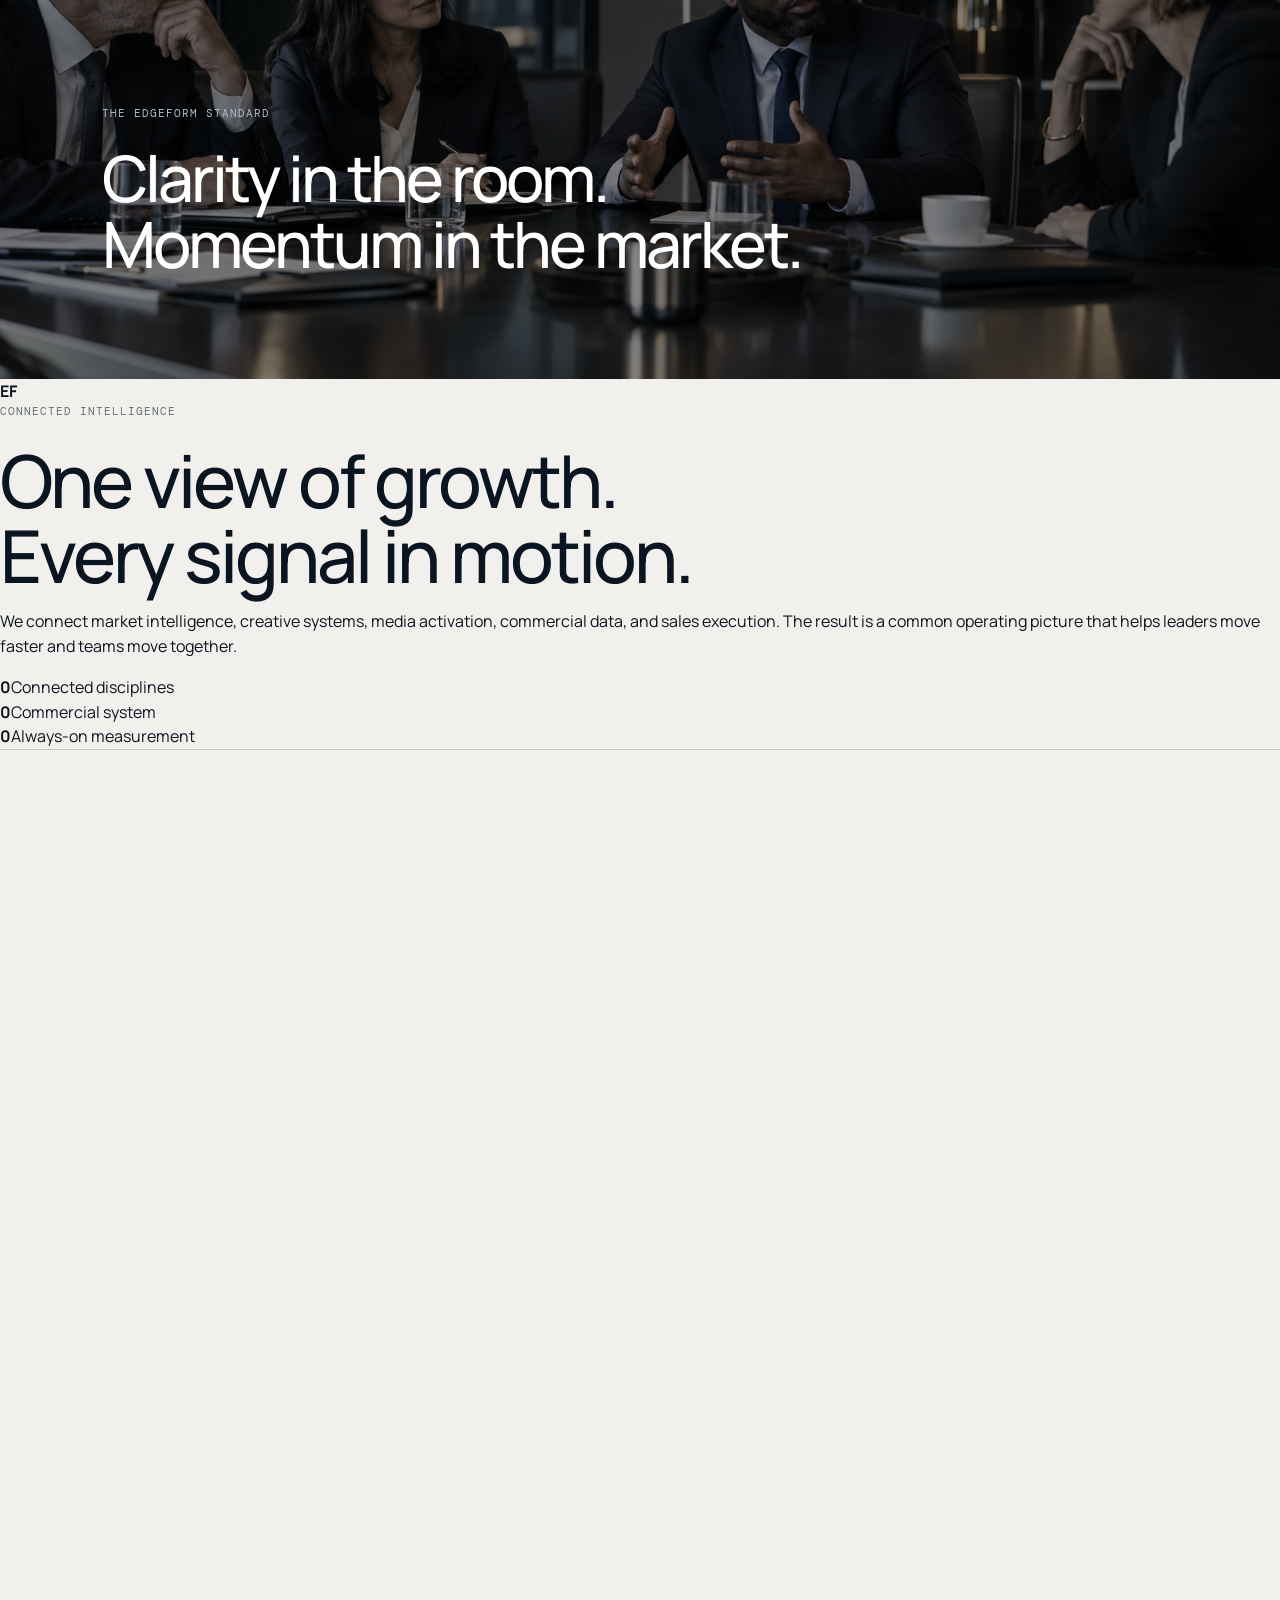
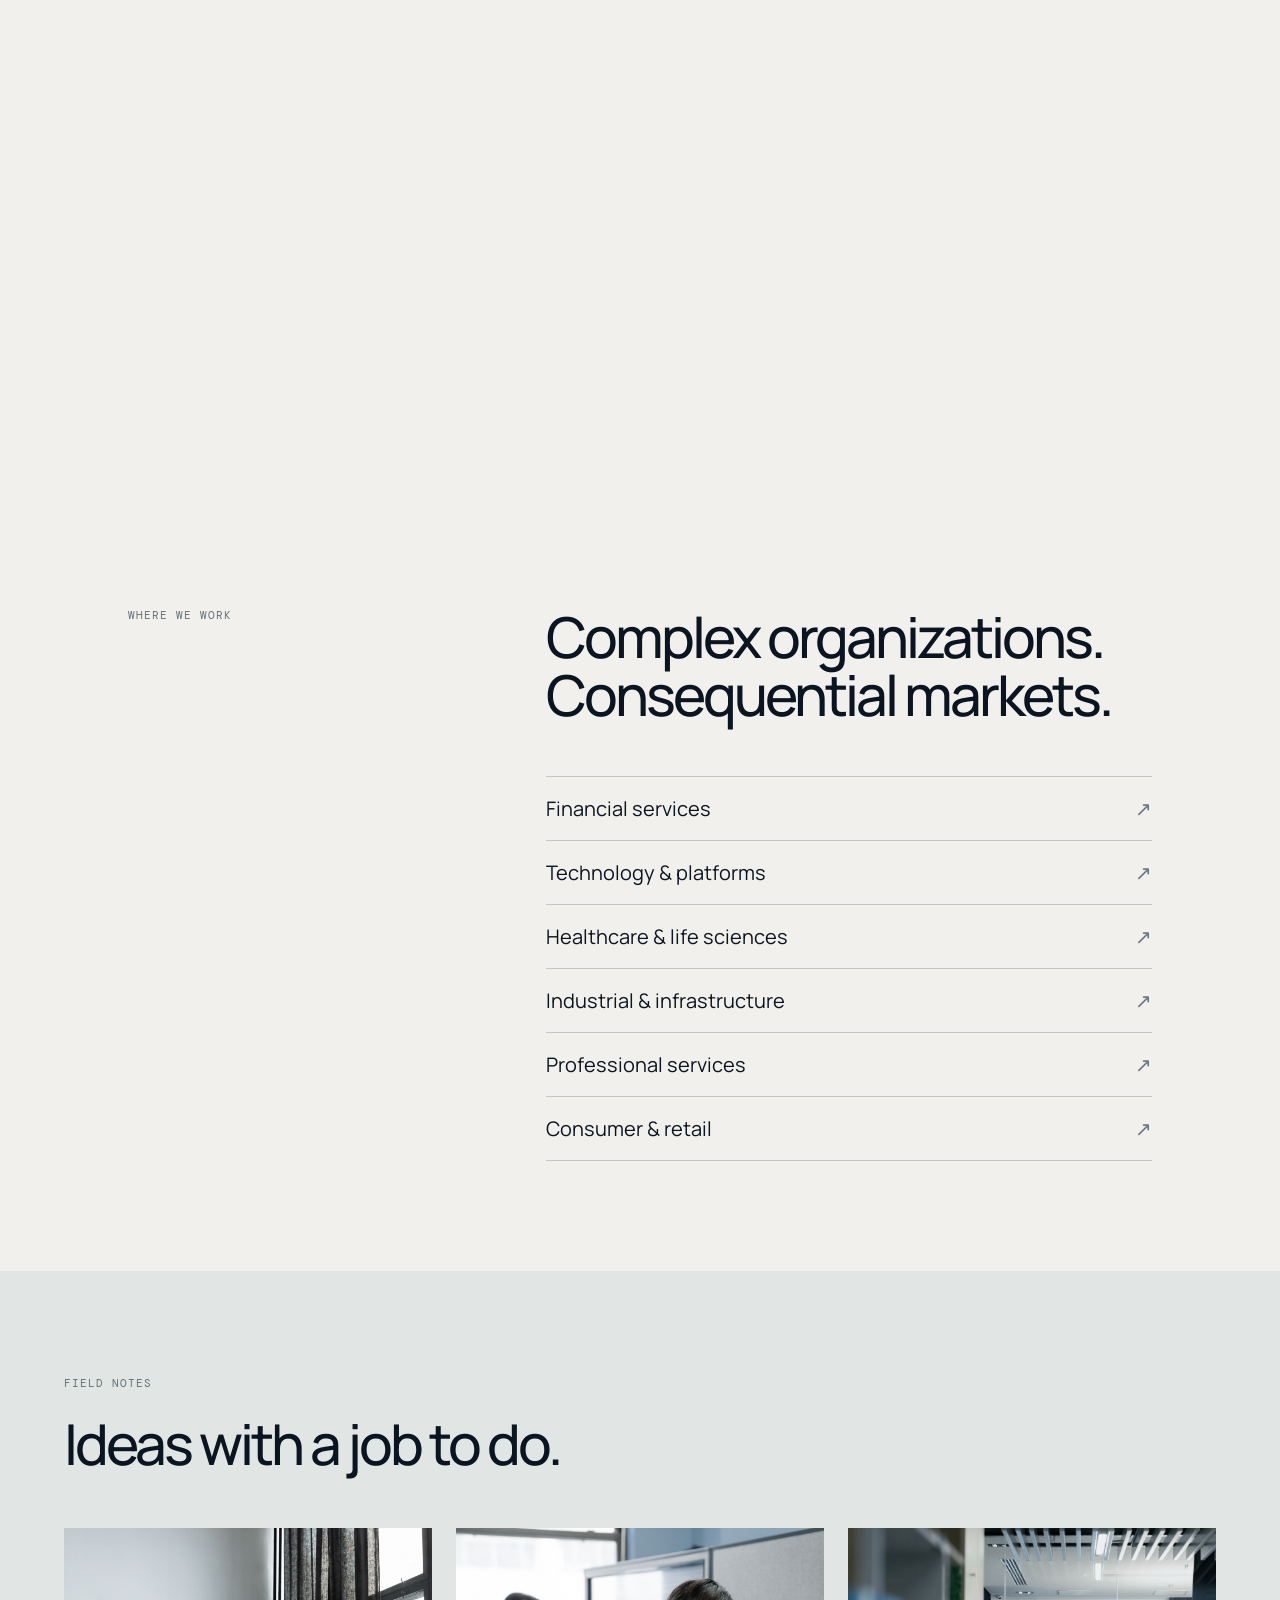
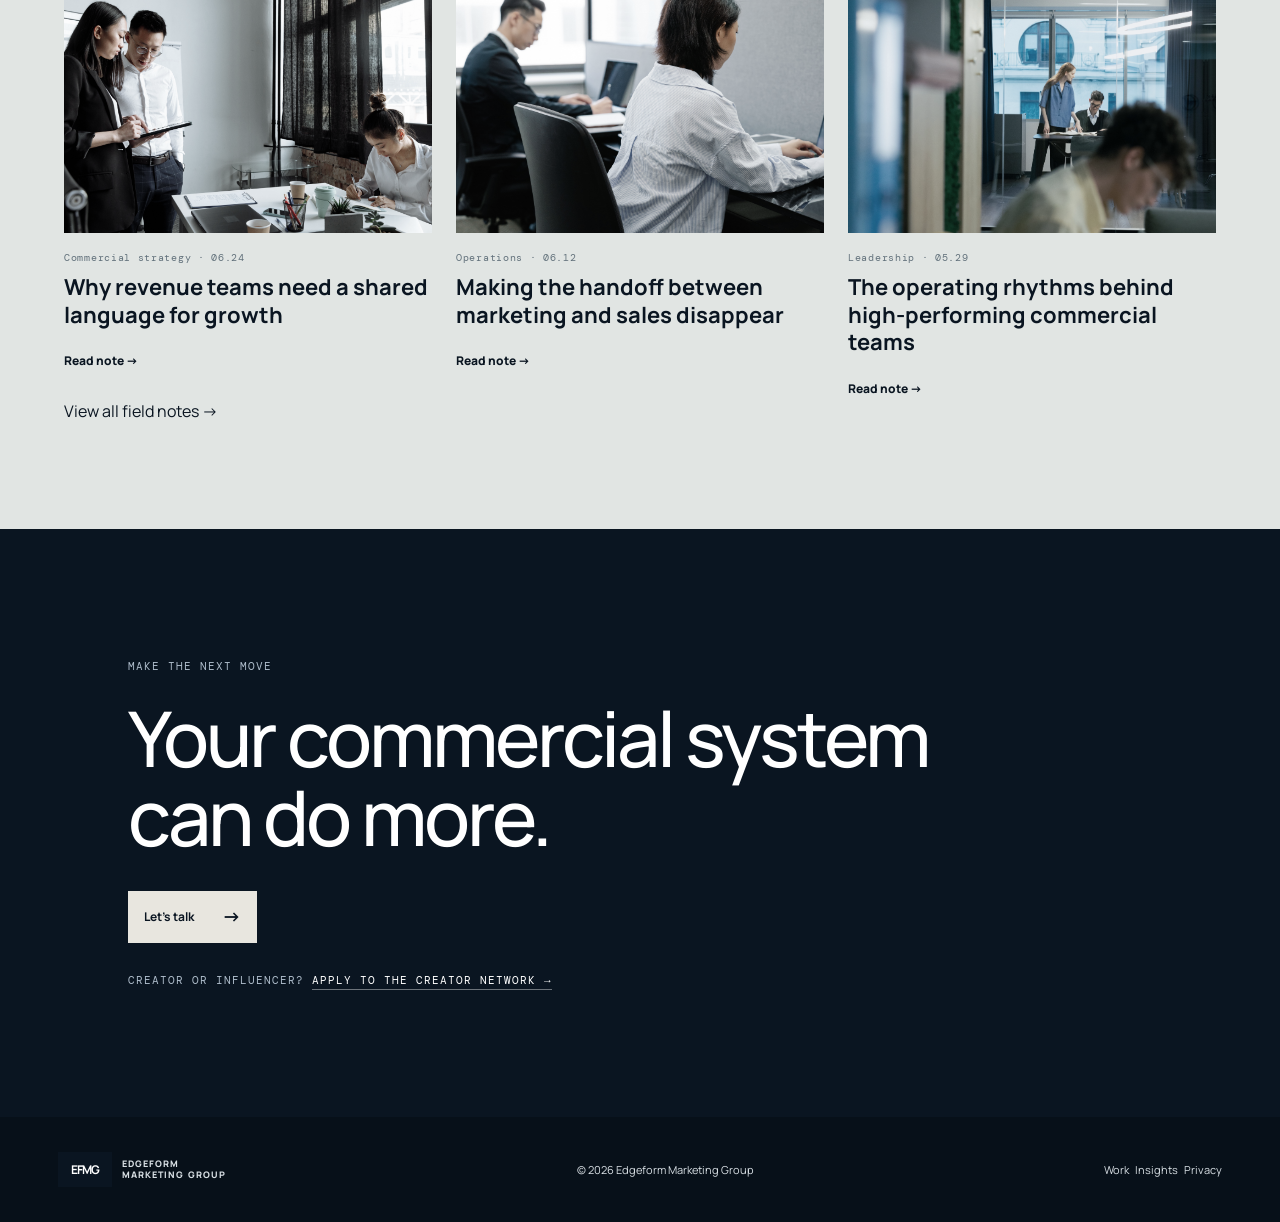
==== commit 0ec1e07b: "Sync local changes before cleanup Co-Authored-By: Claude Opus 5.5 <noreply@anthropic.com>" ====
--- a/index.html
+++ b/index.html
@@ -1,302 +1,14 @@
-<!doctype html>
-<html lang="en">
-<head>
-<meta charset="utf-8">
-<meta name="viewport" content="width=device-width,initial-scale=1">
-<title>Edgeform Marketing Group | Brand, Demand & Revenue Systems</title>
-<meta name="description" content="Edgeform Marketing Group aligns brand, demand, revenue operations, and sales effectiveness into one commercial operating model.">
-<link rel="canonical" href="https://edgeformmarketing.com/">
-<meta property="og:title" content="Edgeform Marketing Group | Brand, Demand & Revenue Systems">
-<meta property="og:description" content="Edgeform Marketing Group aligns brand, demand, revenue operations, and sales effectiveness into one commercial operating model.">
-<meta property="og:type" content="website">
-<meta property="og:url" content="https://edgeformmarketing.com/">
-<meta property="og:image" content="https://edgeformmarketing.com/assets/efmg-work-og.png">
-<meta name="twitter:card" content="summary_large_image">
-<link rel="icon" href="/favicon.svg" type="image/svg+xml">
-<script>document.documentElement.classList.add('js')</script>
-<link rel="stylesheet" href="/site.css">
-</head>
-<body>
-<header class="site-header">
-  <div class="wrap">
-    <a class="brand" href="/"><img class="brand-logo" src="/assets/efmg-logo.svg" alt="Edgeform Marketing Group" width="220" height="31"></a>
-    <button class="menu-toggle" type="button" aria-label="Menu" aria-expanded="false" aria-controls="site-nav"><span></span><span></span><span></span></button>
-    <nav class="site-nav" id="site-nav" aria-label="Primary">
-      <a href="/#services">Services</a>
-      <a href="/#industries">Industries</a>
-      <a href="/work/">Work</a>
-      <a href="/insights/">Insights</a>
-      <a class="btn" href="/form/">Contact us</a>
-    </nav>
-  </div>
-  <span class="progress" aria-hidden="true"></span>
-</header>
-<main id="top">
-<section class="hero">
-  <div class="hero-media" data-parallax=".18"><img src="/assets/executive.jpg" alt="" fetchpriority="high"></div>
-  <div class="wrap">
-    <span class="label" data-reveal>Edgeform Marketing Group</span>
-    <h1 class="h1" data-lines>Growth, engineered<br>as an operating model.</h1>
-    <p class="lead" data-reveal style="--i:3">We align brand, demand, revenue operations, and sales execution so leadership teams can grow with clarity, accountability, and measurable results.</p>
-    <div class="hero-actions" data-reveal style="--i:4">
-      <a class="btn" href="/form/">Contact us <span class="arrow" aria-hidden="true">→</span></a>
-      <a class="btn ghost" href="/work/">View client work</a>
-    </div>
-    <ul class="hero-foot" data-stagger>
-      <li><span>01</span>Brand &amp; market position</li>
-      <li><span>02</span>Demand architecture</li>
-      <li><span>03</span>Revenue operations</li>
-      <li><span>04</span>Sales effectiveness</li>
-    </ul>
-  </div>
-</section>
-
-<section class="section">
-  <div class="wrap split">
-    <div>
-      <span class="label" data-reveal>Who we are</span>
-      <h2 class="h2" data-lines>Marketing and sales,<br>managed as one system.</h2>
-    </div>
-    <div class="body">
-      <p class="lead" data-reveal>Marketing is not a department. Sales is not a destination. Both are part of the system that produces enterprise value.</p>
-      <p data-reveal>Edgeform Marketing Group helps organizations turn attention into demand, demand into pipeline, and pipeline into durable revenue. We replace disconnected activity with a single commercial operating model that leadership can govern and teams can execute.</p>
-      <a class="link" href="#services" data-reveal>Explore our services <span class="arrow" aria-hidden="true">→</span></a>
-    </div>
-  </div>
-</section>
-
-<section class="section alt" id="services">
-  <div class="wrap">
-    <div class="section-head">
-      <div>
-        <span class="label" data-reveal>Services</span>
-        <h2 class="h2" data-lines>Capabilities that connect<br>the commercial whole.</h2>
-      </div>
-      <a class="link" href="/form/" data-reveal>Discuss your requirements <span class="arrow" aria-hidden="true">→</span></a>
-    </div>
-    <div class="services" data-stagger>
-      <article class="service"><small>01</small><h3>Brand &amp; market position</h3><p>Clear narratives, brand systems, and competitive positioning built to create preference in the market.</p><a class="link" href="/form/">Learn more <span class="arrow" aria-hidden="true">→</span></a></article>
-      <article class="service"><small>02</small><h3>Demand architecture</h3><p>Integrated programs that convert market insight into qualified attention across the buyer journey.</p><a class="link" href="/form/">Learn more <span class="arrow" aria-hidden="true">→</span></a></article>
-      <article class="service"><small>03</small><h3>Revenue operations</h3><p>Data, systems, and decision cadences that give every team a single, reliable view of growth.</p><a class="link" href="/form/">Learn more <span class="arrow" aria-hidden="true">→</span></a></article>
-      <article class="service"><small>04</small><h3>Sales effectiveness</h3><p>Commercial processes, enablement, and tooling that make every customer conversation count.</p><a class="link" href="/form/">Learn more <span class="arrow" aria-hidden="true">→</span></a></article>
-    </div>
-  </div>
-</section>
-
-<section class="section" id="approach">
-  <div class="wrap split center">
-    <div class="figure tall" data-wipe><img src="/assets/stock2.jpg" alt="Strategy session with a client leadership team" loading="lazy"></div>
-    <div>
-      <span class="label" data-reveal>Our approach</span>
-      <h2 class="h2" data-lines>A disciplined method<br>for measurable outcomes.</h2>
-      <p class="lead" data-reveal style="margin-top:22px">Our engagements connect executive objectives with the daily work of teams in market: fewer handoffs, clearer accountability, and a system that improves as it performs.</p>
-      <div class="steps">
-        <span class="rail" aria-hidden="true"></span>
-        <ol>
-          <li><b>1</b><div><h3>Diagnose</h3><p>Assess the current commercial system, data, and performance gaps.</p></div></li>
-          <li><b>2</b><div><h3>Design</h3><p>Define the target operating model, priorities, and investment plan.</p></div></li>
-          <li><b>3</b><div><h3>Build</h3><p>Implement the brand, technology, processes, and programs required.</p></div></li>
-          <li><b>4</b><div><h3>Measure</h3><p>Govern performance against agreed outcomes and optimize continuously.</p></div></li>
-        </ol>
-      </div>
-    </div>
-  </div>
-</section>
-
-<section class="band">
-  <div class="band-media" data-parallax=".22"><img src="/assets/boardroom.jpg" alt="" loading="lazy"></div>
-  <div class="wrap">
-    <blockquote data-lines>Clarity in the boardroom.<br>Momentum in the market.</blockquote>
-    <cite data-reveal>The Edgeform Marketing Group standard</cite>
-  </div>
-</section>
-
-<section class="section dark">
-  <div class="wrap">
-    <div class="split" style="margin-bottom:clamp(48px,6vw,80px)">
-      <div>
-        <span class="label" data-reveal>Connected intelligence</span>
-        <h2 class="h2" data-lines>One view of growth.<br>Every signal in motion.</h2>
-      </div>
-      <p class="lead" data-reveal>We connect market intelligence, creative, media activation, commercial data, and sales execution into a common operating picture that helps leaders decide faster and teams move together.</p>
-    </div>
-    <div class="stats" data-stagger>
-      <div><strong data-count="4">0</strong><span>Integrated service lines</span></div>
-      <div><strong data-count="1">0</strong><span>Unified commercial model</span></div>
-      <div><strong data-count="24" data-suffix="/7">0</strong><span>Performance measurement</span></div>
-      <div><strong data-count="5">0</strong><span>Sectors in active portfolio</span></div>
-    </div>
-  </div>
-</section>
-
-<section class="section" id="work">
-  <div class="wrap">
-    <div class="section-head">
-      <div>
-        <span class="label" data-reveal>Client work</span>
-        <h2 class="h2" data-lines>Systems built for<br>real businesses.</h2>
-      </div>
-      <a class="link" href="/work/" data-reveal>View all client work <span class="arrow" aria-hidden="true">→</span></a>
-    </div>
-    <div class="projects">
-      <article class="project featured">
-        <div class="browser" data-reveal="scale">
-  <div class="browser-bar"><i><span></span></i><em>ulio.ai</em></div>
-  <div class="browser-view">
-    <span class="loading">Loading live site…</span>
-    <iframe src="https://ulio.ai/" title="Ulio AI live website" loading="lazy" referrerpolicy="no-referrer-when-downgrade" sandbox="allow-scripts allow-same-origin allow-forms allow-popups" tabindex="-1" aria-hidden="true"></iframe>
-    <a class="shield" href="https://ulio.ai/" target="_blank" rel="noopener" aria-label="Open Ulio AI in a new tab"></a>
-  </div>
-</div>
-        <div class="project-meta" data-reveal>
-          <div><small>Marketing partner · AI software</small><h3>Ulio AI</h3><p>Edgeform Marketing Group is the growth marketing partner for Ulio AI, a white-label AI receptionist platform that answers calls, books appointments, and captures leads. Our mandate: accelerate monthly recurring revenue through positioning, demand generation, and conversion.</p></div>
-          <a class="link" href="https://ulio.ai/" target="_blank" rel="noopener">Visit ulio.ai <span class="arrow" aria-hidden="true">↗</span></a>
-        </div>
-      </article>
-      <article class="project">
-        <div class="browser" data-reveal="scale">
-  <div class="browser-bar"><i><span></span></i><em>propetfactory.com</em></div>
-  <div class="browser-view">
-    <span class="loading">Loading live site…</span>
-    <iframe src="https://propetfactory.com/" title="Pro Pet Factory live website" loading="lazy" referrerpolicy="no-referrer-when-downgrade" sandbox="allow-scripts allow-same-origin allow-forms allow-popups" tabindex="-1" aria-hidden="true"></iframe>
-    <a class="shield" href="https://propetfactory.com/" target="_blank" rel="noopener" aria-label="Open Pro Pet Factory in a new tab"></a>
-  </div>
-</div>
-        <div class="project-meta" data-reveal>
-          <div><small>Consumer commerce</small><h3>Pro Pet Factory</h3><p>A brand-led direct-to-consumer storefront designed to convert trust and clarity into sales.</p></div>
-          <a class="link" href="https://propetfactory.com/" target="_blank" rel="noopener">Visit site <span class="arrow" aria-hidden="true">↗</span></a>
-        </div>
-      </article>
-      <article class="project">
-        <div class="browser" data-reveal="scale">
-  <div class="browser-bar"><i><span></span></i><em>worldwidecargoexpressllc.com</em></div>
-  <div class="browser-view">
-    <span class="loading">Loading live site…</span>
-    <iframe src="https://worldwidecargoexpressllc.com/" title="Worldwide Cargo Express live website" loading="lazy" referrerpolicy="no-referrer-when-downgrade" sandbox="allow-scripts allow-same-origin allow-forms allow-popups" tabindex="-1" aria-hidden="true"></iframe>
-    <a class="shield" href="https://worldwidecargoexpressllc.com/" target="_blank" rel="noopener" aria-label="Open Worldwide Cargo Express in a new tab"></a>
-  </div>
-</div>
-        <div class="project-meta" data-reveal>
-          <div><small>Logistics</small><h3>Worldwide Cargo Express</h3><p>A digital operating presence built around quoting, driver applications, and freight movement.</p></div>
-          <a class="link" href="https://worldwidecargoexpressllc.com/" target="_blank" rel="noopener">Visit site <span class="arrow" aria-hidden="true">↗</span></a>
-        </div>
-      </article>
-    </div>
-    <div class="more-work" data-stagger>
-      <a href="/work/#insurance"><small>Talent acquisition</small><h3>Life Insurance Agency Recruiting</h3><span class="link">Case study <span class="arrow" aria-hidden="true">→</span></span></a>
-      <a href="/work/#onyx"><small>Sales technology</small><h3>ONYX Medical Sales CRM</h3><span class="link">Case study <span class="arrow" aria-hidden="true">→</span></span></a>
-    </div>
-  </div>
-</section>
-
-<section class="section alt" id="industries">
-  <div class="wrap">
-    <div class="section-head">
-      <div>
-        <span class="label" data-reveal>Industries</span>
-        <h2 class="h2" data-lines>Complex organizations.<br>Consequential markets.</h2>
-      </div>
-    </div>
-    <ul class="industries" data-stagger>
-      <li>Financial services <span>01</span></li>
-      <li>Technology &amp; platforms <span>02</span></li>
-      <li>Healthcare &amp; life sciences <span>03</span></li>
-      <li>Industrial &amp; logistics <span>04</span></li>
-      <li>Professional services <span>05</span></li>
-      <li>Consumer &amp; retail <span>06</span></li>
-    </ul>
-  </div>
-</section>
-
-<section class="section" id="insights">
-  <div class="wrap">
-    <div class="section-head">
-      <div>
-        <span class="label" data-reveal>Insights</span>
-        <h2 class="h2" data-lines>Perspectives for<br>commercial leaders.</h2>
-      </div>
-      <a class="link" href="/insights/" data-reveal>View all insights <span class="arrow" aria-hidden="true">→</span></a>
-    </div>
-    <div class="cards">
-      <a class="card" href="/insights/shared-language-for-growth/" style="--i:0" data-reveal>
-  <div class="figure"><img src="/assets/stock1.jpg" alt="" loading="lazy"></div>
-  <div class="card-body">
-    <small>Commercial strategy · 8 min read</small>
-    <h3>Why revenue teams need a shared language for growth</h3>
-    <p>Alignment fails when every function uses the same words to mean different things. A shared commercial language turns debate into decisions.</p>
-    <span class="link">Read more <span class="arrow" aria-hidden="true">→</span></span>
-  </div>
-</a><a class="card" href="/insights/ending-the-handoff/" style="--i:1" data-reveal>
-  <div class="figure"><img src="/assets/stock4.jpg" alt="" loading="lazy"></div>
-  <div class="card-body">
-    <small>Operations · 7 min read</small>
-    <h3>Making the handoff between marketing and sales disappear</h3>
-    <p>The best revenue systems do not pass prospects down a funnel. They preserve context as the customer moves.</p>
-    <span class="link">Read more <span class="arrow" aria-hidden="true">→</span></span>
-  </div>
-</a><a class="card" href="/insights/operating-rhythms/" style="--i:2" data-reveal>
-  <div class="figure"><img src="/assets/stock3.jpg" alt="" loading="lazy"></div>
-  <div class="card-body">
-    <small>Leadership · 6 min read</small>
-    <h3>The operating rhythms behind high-performing commercial teams</h3>
-    <p>High-performing teams use a small number of repeated decisions to turn data into coordinated action.</p>
-    <span class="link">Read more <span class="arrow" aria-hidden="true">→</span></span>
-  </div>
-</a>
-    </div>
-  </div>
-</section>
-<section class="section dark cta">
-  <div class="wrap">
-    <div data-reveal>
-      <span class="label">Get in touch</span>
-      <h2 class="h2">Your commercial system<br>can do more.</h2>
-      <p>Tell us about your objectives. A member of our team will respond within one business day.</p>
-    </div>
-    <a class="btn light" href="/form/" data-reveal>Contact us <span class="arrow" aria-hidden="true">→</span></a>
-  </div>
-</section>
-</main>
-<footer class="site-footer">
-  <div class="wrap">
-    <div class="footer-top">
-      <div>
-        <img class="brand-logo" src="/assets/efmg-logo-white.svg" alt="Edgeform Marketing Group" width="220" height="31">
-        <p>Brand, demand, revenue operations, and sales effectiveness, delivered as one commercial operating model.</p>
-      </div>
-      <div>
-        <h4>Services</h4>
-        <ul>
-          <li><a href="/#services">Brand &amp; market position</a></li>
-          <li><a href="/#services">Demand architecture</a></li>
-          <li><a href="/#services">Revenue operations</a></li>
-          <li><a href="/#services">Sales effectiveness</a></li>
-        </ul>
-      </div>
-      <div>
-        <h4>Company</h4>
-        <ul>
-          <li><a href="/#approach">Our approach</a></li>
-          <li><a href="/#industries">Industries</a></li>
-          <li><a href="/work/">Client work</a></li>
-          <li><a href="/form/">Contact us</a></li>
-        </ul>
-      </div>
-      <div>
-        <h4>Insights</h4>
-        <ul>
-          <li><a href="/insights/shared-language-for-growth/">A shared language for growth</a></li>
-          <li><a href="/insights/ending-the-handoff/">Making the handoff disappear</a></li>
-          <li><a href="/insights/operating-rhythms/">The rhythms behind performance</a></li>
-        </ul>
-      </div>
-    </div>
-    <div class="footer-bottom">
-      <span>© 2026 Edgeform Marketing Group. All rights reserved.</span>
-      <nav aria-label="Legal"><a href="/form/">Contact</a><a href="/sitemap.xml">Sitemap</a></nav>
-    </div>
-  </div>
-</footer>
-<script src="/site.js" defer></script>
-</body>
-</html>
+<!doctype html><html lang="en"><head><meta charset="utf-8"><meta name="viewport" content="width=device-width,initial-scale=1"><meta name="description" content="Edgeform Marketing Group aligns brand, demand, sales, and customer systems."><meta property="og:title" content="Edgeform Marketing Group — Systems built for real businesses"><meta property="og:description" content="Brand, technology, demand, and sales systems built around commercial outcomes."><meta property="og:type" content="website"><meta property="og:url" content="https://edgeform-media.com/"><meta property="og:image" content="https://edgeform-media.com/assets/efmg-work-og.png"><meta name="twitter:card" content="summary_large_image"><meta name="twitter:image" content="https://edgeform-media.com/assets/efmg-work-og.png"><title>Edgeform Marketing Group</title><script>document.documentElement.classList.add('js')</script><link rel="stylesheet" href="styles.css"><link rel="stylesheet" href="motion.css"><link rel="stylesheet" href="work.css"><style>html,body{overflow-x:hidden}</style></head><body><div class="scroll-progress" aria-hidden="true"></div>
+<header><a class="brand" href="#top"><b>EFMG</b><span>EDGEFORM<br>MARKETING GROUP</span></a><nav><a href="#capabilities">Capabilities</a><a href="/work/">Work</a><a href="/insights/">Insights</a><a class="cta" href="/form/">Work with us</a></nav></header>
+<main id="top"><section class="hero"><div><p class="eyebrow">Commercial performance, built to endure</p><h1>We make growth<br><i>operational.</i></h1><p>Edgeform Marketing Group aligns brand, demand, sales, and customer systems into one commercial operating model.</p><a class="button" href="/form/">Start a conversation <strong>→</strong></a></div><figure><img src="assets/executive.jpg" alt="Executive in a boardroom"><span class="image-wipe" aria-hidden="true"></span><figcaption>New York · London · Singapore</figcaption></figure></section>
+<section class="ticker" aria-label="Capabilities"><div><span>BRAND</span><b>◆</b><span>MEDIA</span><b>◆</b><span>COMMERCE</span><b>◆</b><span>EXPERIENCE</span><b>◆</b><span>REVENUE</span><b>◆</b><span>INTELLIGENCE</span><b>◆</b><span>BRAND</span><b>◆</b><span>MEDIA</span><b>◆</b><span>COMMERCE</span><b>◆</b><span>EXPERIENCE</span></div></section>
+<section class="statement"><p class="eyebrow">The Edgeform point of view</p><h2>Marketing is not a department. Sales is not a destination. Both are part of the system that produces enterprise value.</h2><div><p>We help ambitious organizations turn attention into demand, demand into momentum, and momentum into durable growth.</p><a href="#capabilities">Explore our capabilities →</a></div></section>
+<section id="capabilities" class="capabilities"><p class="eyebrow">What we do</p><h2>Capabilities that connect<br>the commercial whole.</h2><div class="cards"><article><small>01</small><h3>Brand &amp; market position</h3><p>Sharper narratives, brand systems, and positions built to create preference.</p></article><article><small>02</small><h3>Demand architecture</h3><p>Programs that turn insight into qualified attention across the buyer journey.</p></article><article><small>03</small><h3>Revenue operations</h3><p>Data and decision rhythms that give teams one shared view of growth.</p></article><article><small>04</small><h3>Sales effectiveness</h3><p>Commercial motions that make every customer conversation count.</p></article></div></section>
+<section id="model" class="model"><figure><img src="assets/stock2.jpg" alt="Team in a strategy session"></figure><div><p class="eyebrow">One operating model</p><h2>Designed for the way decisions actually get made.</h2><p>Our work connects executive ambition with the daily behavior of teams in market. Fewer handoffs, clearer accountability, and a system that learns as it performs.</p><ol><li>Diagnose the system</li><li>Design the intervention</li><li>Build the capability</li><li>Measure the outcome</li></ol></div></section>
+<section class="band"><img src="assets/boardroom.jpg" alt="Senior team in a boardroom"><div><p class="eyebrow">The Edgeform standard</p><h2>Clarity in the room.<br>Momentum in the market.</h2></div></section>
+<section class="intelligence"><div class="orbit" aria-hidden="true"><span></span><span></span><span></span><b>EF</b></div><div><p class="eyebrow">Connected intelligence</p><h2>One view of growth.<br>Every signal in motion.</h2><p>We connect market intelligence, creative systems, media activation, commercial data, and sales execution. The result is a common operating picture that helps leaders move faster and teams move together.</p><div class="metrics"><article><strong data-count="4">0</strong><span>Connected disciplines</span></article><article><strong data-count="1">0</strong><span>Commercial system</span></article><article><strong data-count="24">0</strong><span>Always-on measurement</span></article></div></div></section>
+<section class="work-section"><div class="work-copy"><p class="eyebrow">Selected work</p><h2>Systems built for<br>real businesses.</h2><p>From consumer commerce to specialized sales operations, we build the brand, technology, and commercial machinery around the outcome.</p><a href="/work/">Explore the work →</a></div><div class="work-grid"><a class="work-card work-card-pet" href="/work/#pro-pet-factory"><span>01 / Consumer commerce</span><h3>Pro Pet Factory</h3><p>Brand-led pet commerce designed to turn warmth, clarity, and trust into conversion.</p><b>View case study →</b></a><a class="work-card work-card-worldwide" href="/work/#worldwide"><span>02 / Logistics</span><h3>Worldwide Trucking</h3><p>A digital operating presence built around quoting, applications, and freight movement.</p><b>View case study →</b></a><a class="work-card work-card-insurance" href="/work/#insurance"><span>03 / Talent acquisition</span><h3>Life Insurance Recruiting</h3><p>A recruiting engine for finding, educating, qualifying, and activating agency talent.</p><b>View case study →</b></a><a class="work-card work-card-onyx" href="/work/#onyx"><span>04 / Sales technology</span><h3>ONYX Medical Sales CRM</h3><p>Lead generation, qualification, pipeline intelligence, and focused sales execution.</p><b>View case study →</b></a><a class="work-card work-card-ovoa" href="/work/#ovoa"><span>05 / AI wearables</span><h3>Ovoa.ai</h3><p>Go-to-market for an AI wearable technology startup bringing ambient intelligence to everyday life.</p><b>View case study →</b></a></div></section>
+<section class="sectors"><p class="eyebrow">Where we work</p><div><h2>Complex organizations.<br>Consequential markets.</h2><ul><li>Financial services</li><li>Technology &amp; platforms</li><li>Healthcare &amp; life sciences</li><li>Industrial &amp; infrastructure</li><li>Professional services</li><li>Consumer &amp; retail</li></ul></div></section>
+<section id="insights" class="insights"><p class="eyebrow">Field notes</p><h2>Ideas with a job to do.</h2><div class="notes"><article><img src="assets/stock1.jpg" alt="Professionals at work"><small>Commercial strategy · 06.24</small><h3>Why revenue teams need a shared language for growth</h3><a href="/insights/shared-language-for-growth/">Read note →</a></article><article><img src="assets/stock4.jpg" alt="People working in an office"><small>Operations · 06.12</small><h3>Making the handoff between marketing and sales disappear</h3><a href="/insights/ending-the-handoff/">Read note →</a></article><article><img src="assets/stock3.jpg" alt="Team working in a modern office"><small>Leadership · 05.29</small><h3>The operating rhythms behind high-performing commercial teams</h3><a href="/insights/operating-rhythms/">Read note →</a></article></div><a class="all-insights" href="/insights/">View all field notes →</a></section>
+<section id="contact" class="contact"><p class="eyebrow">Make the next move</p><h2>Your commercial system<br>can do more.</h2><a class="button pale" href="/form/">Let's talk <strong>→</strong></a><p class="contact-alt">Creator or influencer? <a href="/form/?type=creator">Apply to the creator network →</a></p></section></main>
+<footer><a class="brand" href="#top"><b>EFMG</b><span>EDGEFORM<br>MARKETING GROUP</span></a><span>© 2026 Edgeform Marketing Group</span><span><a href="/work/">Work</a> &nbsp; <a href="/insights/">Insights</a> &nbsp; Privacy</span></footer><script src="motion.js"></script><script src="work-motion.js"></script></body></html>
--- a/styles.css
+++ b/styles.css
@@ -0,0 +1,3 @@
+@import url('https://fonts.googleapis.com/css2?family=DM+Mono&family=Manrope:wght@400;500;600;700;800&family=Playfair+Display:ital,wght@0,500;0,600;1,500&display=swap');
+:root{--ink:#0a1521;--navy:#122b43;--paper:#f2f0ec;--line:#c7c4bd}*{box-sizing:border-box}html{scroll-behavior:smooth}body{margin:0;background:var(--paper);color:var(--ink);font:16px/1.55 Manrope,Arial,sans-serif}a{color:inherit;text-decoration:none}header{height:84px;padding:0 4.5vw;display:flex;align-items:center;justify-content:space-between;border-bottom:1px solid var(--line);position:sticky;top:0;background:var(--paper);z-index:2}.brand{display:flex;gap:10px;align-items:center;font-size:9px;line-height:1.25;font-weight:800;letter-spacing:1.1px}.brand b{display:grid;place-items:center;width:54px;height:35px;background:var(--ink);color:#fff;letter-spacing:-1px;font-size:12px}nav{display:flex;gap:28px;align-items:center;font-size:12px;font-weight:700}.cta,.button{background:var(--ink);color:white;padding:11px 16px}.hero{display:grid;grid-template-columns:49% 51%;min-height:680px;background:#d9dedf}.hero>div{padding:12vw 8vw 6vw 10vw}.eyebrow{font:11px 'DM Mono',monospace;letter-spacing:1px;text-transform:uppercase;color:#62717b;margin:0 0 25px}.hero h1,h2{margin:0;font-size:clamp(42px,5.7vw,90px);line-height:1.03;letter-spacing:-3px;font-weight:500}.hero i{font-family:'Playfair Display',serif}.hero>div>p:not(.eyebrow){max-width:390px;font-size:17px;line-height:1.7;margin:30px 0}.button{display:inline-flex;gap:28px;align-items:center;font-size:12px;font-weight:700}.button strong{font-size:19px}.hero figure,.model figure{margin:0;position:relative;overflow:hidden}.hero img,.model img,.band img,.notes img{display:block;width:100%;height:100%;object-fit:cover}.hero img{filter:saturate(.65) contrast(1.05)}figcaption{position:absolute;bottom:20px;right:25px;color:#fff;font:10px 'DM Mono';letter-spacing:1px}.statement{padding:11vw}.statement h2{max-width:1080px;font-size:clamp(34px,4.4vw,67px)}.statement>div{border-top:1px solid var(--line);padding-top:25px;margin-top:70px;display:grid;grid-template-columns:1fr 1fr;gap:70px}.statement p{max-width:430px;margin:0}.statement a,.notes a{font-size:12px;font-weight:800}.capabilities{padding:105px 5vw;background:var(--navy);color:white}.capabilities .eyebrow,.band .eyebrow,.contact .eyebrow{color:#aebcca}.capabilities h2,.sectors h2,.contact h2{font-size:clamp(37px,4.4vw,67px)}.cards{display:grid;grid-template-columns:repeat(4,1fr);margin-top:60px;border-top:1px solid #617587}.cards article{min-height:265px;padding:24px 25px 24px 0;margin-right:25px;border-right:1px solid #617587}.cards article:last-child{border:0}.cards small{font-family:'DM Mono';color:#b9c8d3}.cards h3{font-size:20px;line-height:1.2;margin:62px 0 12px}.cards p{font-size:14px;color:#d0d8dd}.model{display:grid;grid-template-columns:1fr 1fr;background:#e2ded5}.model figure{height:690px}.model figure img{filter:saturate(.55)}.model>div{padding:9vw}.model h2{font-size:clamp(35px,4vw,62px)}.model>div>p:not(.eyebrow){line-height:1.75;margin:28px 0 40px}.model ol{list-style:none;padding:0;margin:0;border-top:1px solid var(--line);counter-reset:item}.model li{border-bottom:1px solid var(--line);padding:14px 0;font-size:14px;font-weight:700}.model li:before{counter-increment:item;content:'0' counter(item);font:11px 'DM Mono';color:#62717b;display:inline-block;width:35px}.band{height:660px;position:relative;overflow:hidden}.band img{filter:brightness(.52) saturate(.6)}.band div{position:absolute;left:8vw;bottom:8vw;color:#fff}.band h2{font-size:clamp(42px,5vw,77px)}.sectors{padding:110px 10vw;display:grid;grid-template-columns:1fr 2fr;gap:9vw}.sectors ul{padding:0;margin:52px 0 0;list-style:none;border-top:1px solid var(--line)}.sectors li{font-size:20px;padding:16px 0;border-bottom:1px solid var(--line)}.sectors li:after{content:'↗';float:right;color:#687680}.insights{padding:105px 5vw;background:#e1e5e3}.insights h2{font-size:clamp(37px,4.4vw,67px);margin-bottom:55px}.notes{display:grid;grid-template-columns:repeat(3,1fr);gap:24px}.notes img{height:305px;filter:saturate(.65)}.notes small{display:block;font:10px 'DM Mono';letter-spacing:.7px;color:#62717b;margin:18px 0 10px}.notes h3{font-size:22px;line-height:1.25;margin:0 0 18px}.contact{padding:130px 10vw;background:var(--ink);color:white}.contact h2{font-size:clamp(48px,6vw,90px);margin-bottom:35px}.pale{background:#e8e6df;color:var(--ink)}footer{padding:35px 4.5vw;background:#071019;color:#d8dfe4;display:flex;align-items:center;justify-content:space-between;font-size:11px}@media(max-width:760px){header{padding:0 20px;height:72px}nav a:not(.cta){display:none}.hero,.model{grid-template-columns:1fr}.hero>div{padding:95px 24px 55px}.hero figure{height:430px}.statement,.capabilities,.insights{padding:75px 24px}.statement>div,.sectors{grid-template-columns:1fr;gap:25px}.cards,.notes{grid-template-columns:1fr}.cards article{min-height:0;margin:0;border-right:0;border-bottom:1px solid #617587}.cards h3{margin:28px 0 10px}.model figure{height:460px}.model>div{padding:75px 24px}.band{height:500px}.band div{left:24px;bottom:50px}.sectors{padding:75px 24px}.notes{gap:45px}.contact{padding:90px 24px}footer{display:grid;gap:20px;justify-content:start}}
+.contact-alt{margin:30px 0 0;font:11px 'DM Mono',monospace;letter-spacing:1px;text-transform:uppercase;color:#aebcca}.contact-alt a{color:white;border-bottom:1px solid rgba(255,255,255,.4);padding-bottom:2px}
--- a/work.css
+++ b/work.css
@@ -0,0 +1 @@
+.work-section{padding:110px 7vw;background:#f2f0ec;display:grid;grid-template-columns:.72fr 1.28fr;gap:7vw;border-top:1px solid #c5c6c2}.work-copy{position:sticky;top:120px;align-self:start}.work-copy h2{font-size:clamp(50px,6vw,92px);line-height:.9;letter-spacing:-.06em;margin:27px 0}.work-copy>p:not(.eyebrow){max-width:420px;font-size:16px;line-height:1.75;color:#4d5960}.work-copy>a{display:inline-block;margin-top:26px;font-size:12px;font-weight:700;border-bottom:1px solid;padding-bottom:5px}.work-grid{display:grid;grid-template-columns:1fr 1fr;gap:14px}.work-card{min-height:390px;padding:30px;background:#dce1e2;display:flex;flex-direction:column;position:relative;overflow:hidden;transition:transform .55s cubic-bezier(.22,1,.36,1),box-shadow .55s;color:#071019}.work-card:before{content:"";position:absolute;width:270px;height:270px;border:1px solid rgba(7,16,25,.19);border-radius:50%;right:-90px;top:-100px;box-shadow:0 0 0 40px rgba(7,16,25,.025),0 0 0 80px rgba(7,16,25,.018);transition:transform .8s cubic-bezier(.22,1,.36,1)}.work-card:hover{transform:translateY(-8px);box-shadow:0 24px 60px rgba(7,16,25,.13)}.work-card:hover:before{transform:scale(1.13) rotate(12deg)}.work-card span{font:500 9px 'DM Mono',monospace;text-transform:uppercase;letter-spacing:.12em;position:relative;z-index:1}.work-card h3{font-size:clamp(31px,3.1vw,50px);font-weight:500;line-height:.95;letter-spacing:-.055em;margin:auto 0 16px;max-width:390px;position:relative;z-index:1}.work-card p{font-size:13px;line-height:1.6;max-width:360px;margin:0 0 30px;position:relative;z-index:1}.work-card b{font-size:11px;margin-top:auto;position:relative;z-index:1}.work-card-pet{background:#efc8d5}.work-card-worldwide{background:#17344d;color:white}.work-card-worldwide:before{border-color:rgba(255,255,255,.25);box-shadow:0 0 0 40px rgba(255,255,255,.03),0 0 0 80px rgba(255,255,255,.02)}.work-card-insurance{background:#d7cfb8}.work-card-onyx{background:#1b1b1d;color:white}.work-card-onyx:before{border-color:rgba(255,255,255,.18);box-shadow:0 0 0 40px rgba(255,255,255,.025),0 0 0 80px rgba(255,255,255,.015)}.work-card-ovoa{grid-column:1/-1;min-height:320px;background:#2d2350;color:white}.work-card-ovoa:before{border-color:rgba(255,255,255,.22);box-shadow:0 0 0 40px rgba(255,255,255,.03),0 0 0 80px rgba(255,255,255,.02)}.js .work-copy,.js .work-card{opacity:0;transform:translateY(50px);transition:opacity .85s cubic-bezier(.22,1,.36,1),transform .85s cubic-bezier(.22,1,.36,1),box-shadow .55s}.js .work-card:nth-child(2){transition-delay:.08s}.js .work-card:nth-child(3){transition-delay:.16s}.js .work-card:nth-child(4){transition-delay:.24s}.js .work-card:nth-child(5){transition-delay:.32s}.js .work-copy.work-visible,.js .work-card.work-visible{opacity:1;transform:none}.case-page{background:#f2f0ec;color:#071019}.case-nav{height:88px;padding:0 6vw;display:flex;align-items:center;justify-content:space-between;border-bottom:1px solid #c9c9c3}.case-nav .brand{display:flex;align-items:center;gap:13px}.case-nav .brand b{font-size:25px;letter-spacing:-2px}.case-nav .brand span,.case-kicker,.case-num{font:500 10px/1.35 'DM Mono',monospace;letter-spacing:.13em;text-transform:uppercase}.case-nav>a:last-child{font-size:12px;border-bottom:1px solid;padding-bottom:4px}.case-hero{padding:8vw 6vw 7vw;min-height:66vh;display:grid;grid-template-columns:1.15fr .85fr;align-items:end;gap:8vw;border-bottom:1px solid #c9c9c3}.case-hero h1{font-size:clamp(65px,10vw,150px);line-height:.79;letter-spacing:-.08em;font-weight:500;margin:25px 0}.case-hero h1 i{font-family:Georgia,serif;font-weight:400;color:#315e81}.case-hero p{font-size:18px;line-height:1.75;max-width:480px}.case-stack{padding:0 6vw 10vw}.case{display:grid;grid-template-columns:.72fr 1.28fr;gap:8vw;padding:9vw 0;border-bottom:1px solid #c9c9c3;scroll-margin-top:40px}.case:last-child{border-bottom:0}.case-num{color:#526069}.case h2{font-size:clamp(46px,6.5vw,92px);line-height:.92;letter-spacing:-.06em;margin:15px 0 34px;font-weight:500}.case-lede{font-size:20px!important;color:#173b5f}.case-body p{font-size:15px;line-height:1.8;max-width:690px;margin:0 0 22px}.case-tags{display:flex;flex-wrap:wrap;gap:8px;margin:32px 0}.case-tags span{border:1px solid #aeb6b2;padding:8px 11px;font:500 9px 'DM Mono',monospace;text-transform:uppercase;letter-spacing:.08em}.case-link{display:inline-block;margin-top:14px;font-size:12px;font-weight:700;border-bottom:1px solid;padding-bottom:5px}.case-visual{min-height:420px;background:#102019;color:white;display:grid;place-items:center;position:relative;overflow:hidden;margin-top:35px}.case-visual:before,.case-visual:after{content:"";position:absolute;border:1px solid rgba(255,255,255,.2);border-radius:50%;width:420px;height:420px}.case-visual:after{width:260px;height:260px}.case-visual b{font-size:clamp(45px,8vw,120px);letter-spacing:-.08em;position:relative;z-index:1}.case-visual.pet{background:#efc8d5;color:#071019}.case-visual.pet:before,.case-visual.pet:after{border-color:rgba(7,16,25,.18)}.case-visual.worldwide{background:#17344d}.case-visual.insurance{background:#d7cfb8;color:#071019}.case-visual.insurance:before,.case-visual.insurance:after{border-color:rgba(7,16,25,.18)}.case-visual.onyx{background:#1b1b1d}.case-visual.ovoa{background:#2d2350}.case-cta{background:#071019;color:white;padding:8vw 6vw;display:flex;justify-content:space-between;align-items:end}.case-cta h2{font-size:clamp(48px,7vw,100px);line-height:.85;letter-spacing:-.07em;margin:18px 0;max-width:850px}.case-cta a{font-size:12px;border-bottom:1px solid;padding-bottom:6px}.case-reveal{opacity:0;transform:translateY(46px);transition:opacity .85s cubic-bezier(.22,1,.36,1),transform .85s cubic-bezier(.22,1,.36,1)}.case-reveal.work-visible{opacity:1;transform:none}@media(max-width:850px){.work-section,.case-hero,.case{grid-template-columns:1fr}.work-copy{position:relative;top:auto}.work-grid{margin-top:50px}.case{gap:40px}.case-hero{padding-top:120px}.case-cta{display:block}.case-cta a{display:inline-block;margin-top:25px}}@media(max-width:560px){.work-section{padding:80px 24px}.work-grid{grid-template-columns:1fr}.work-card{min-height:330px}.case-nav{height:72px;padding:0 22px}.case-nav .brand span{display:none}.case-hero,.case-stack{padding-left:24px;padding-right:24px}.case-stack{padding-bottom:80px}.case{padding:90px 0}.case-visual{min-height:300px}.case-cta{padding:80px 24px}}@media(prefers-reduced-motion:reduce){.js .work-copy,.js .work-card,.case-reveal{opacity:1;transform:none;transition:none}}
